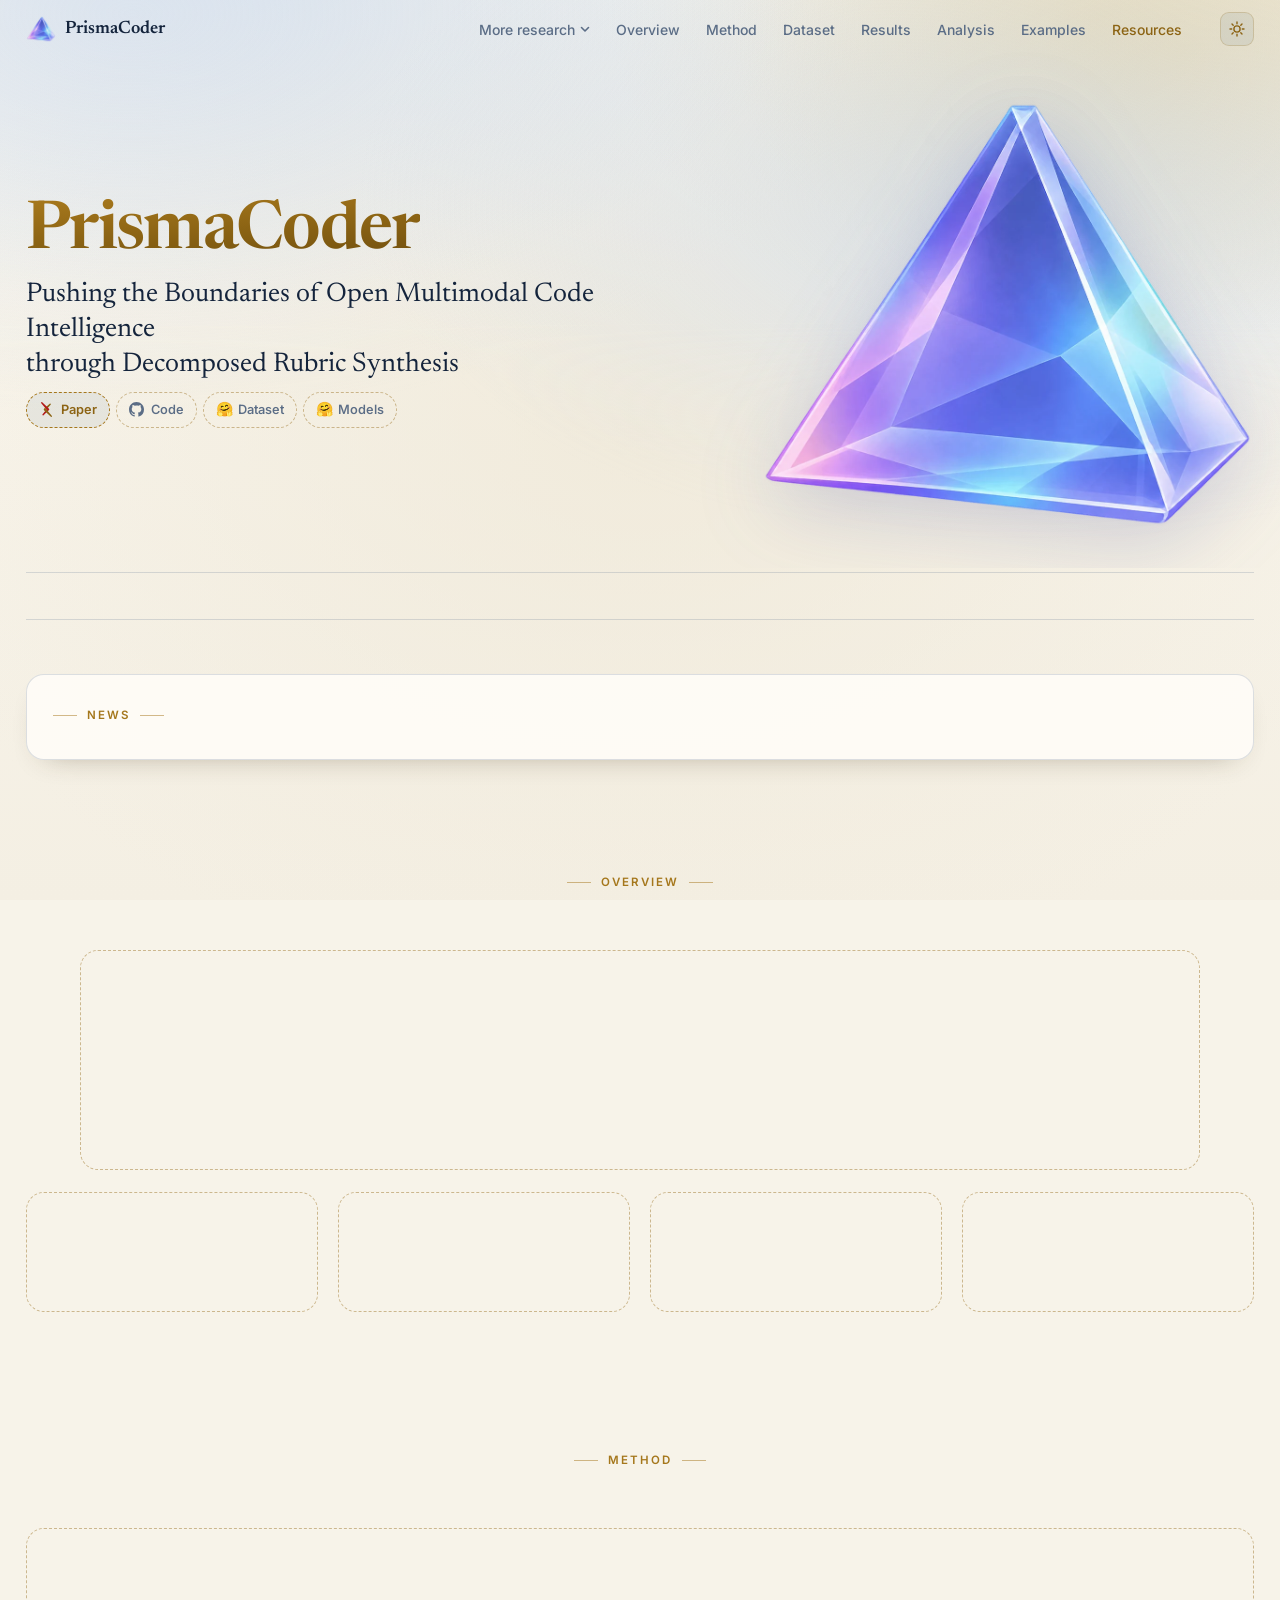
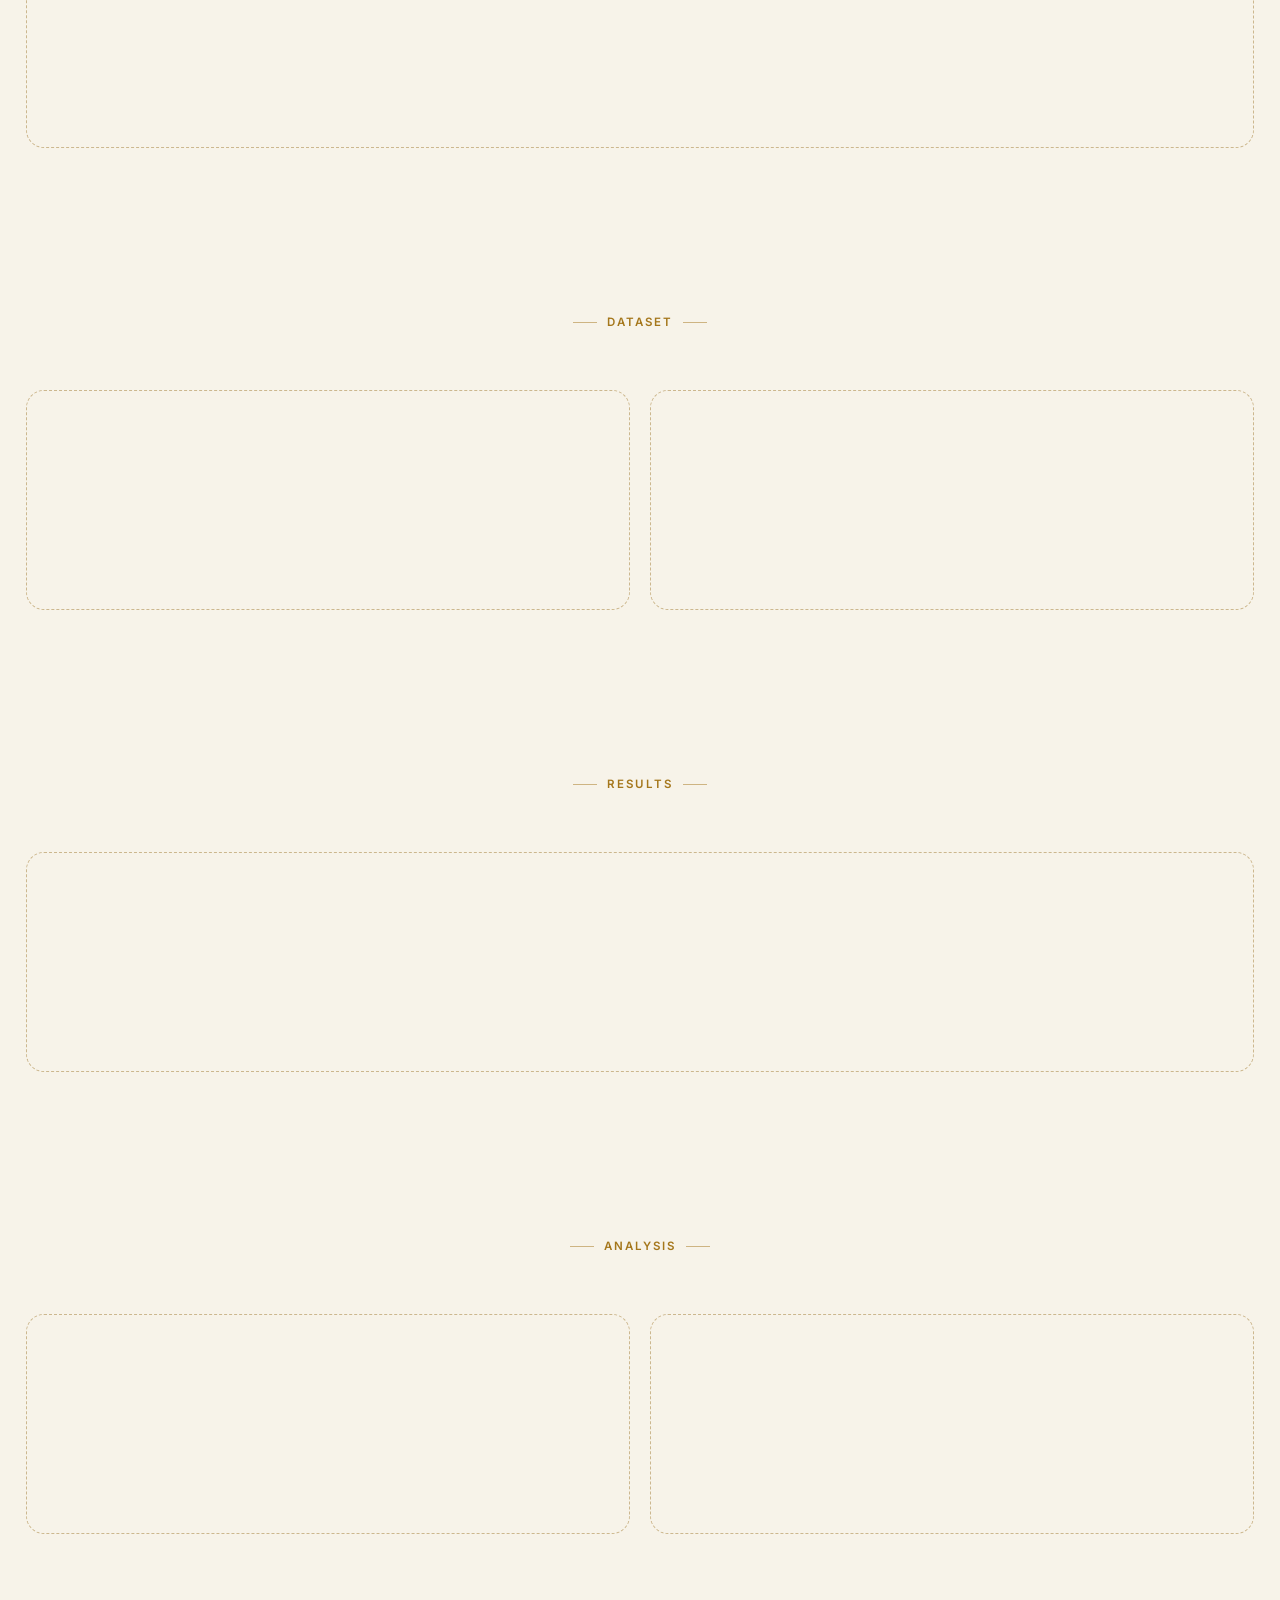
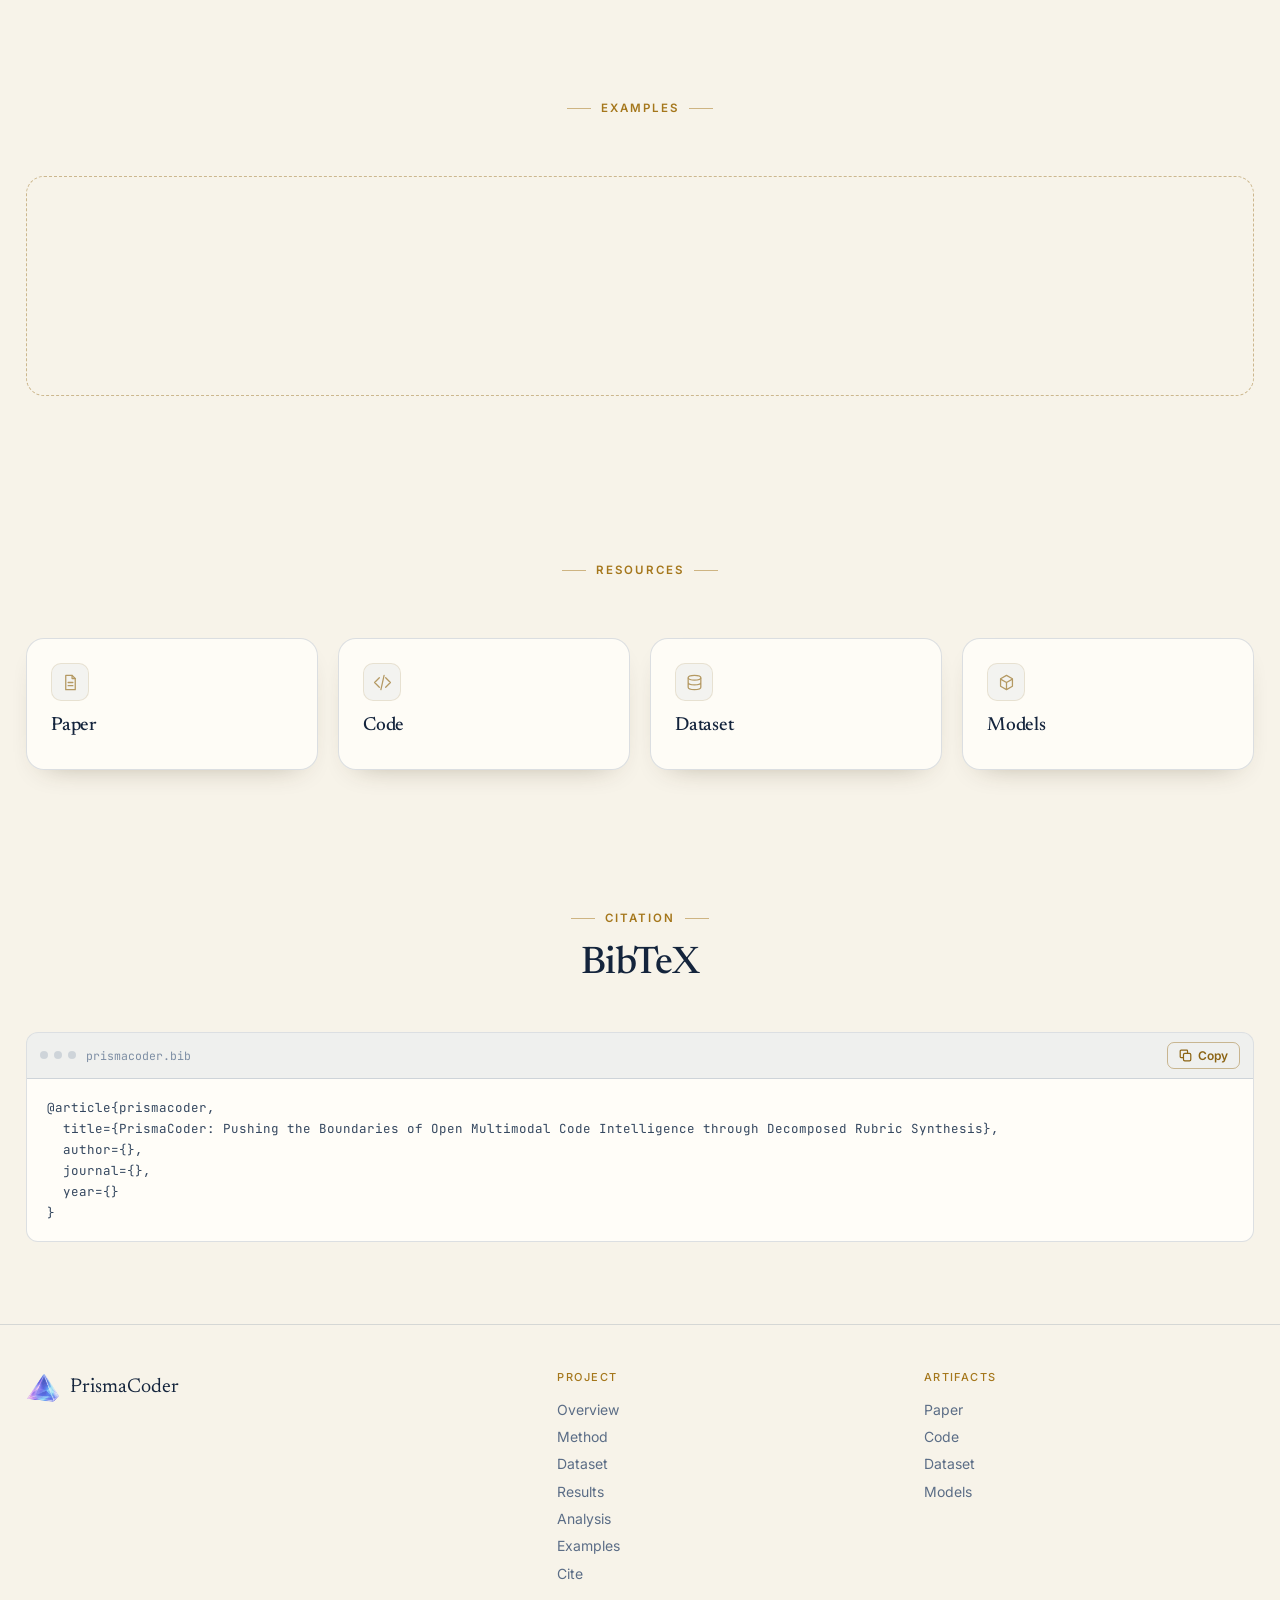
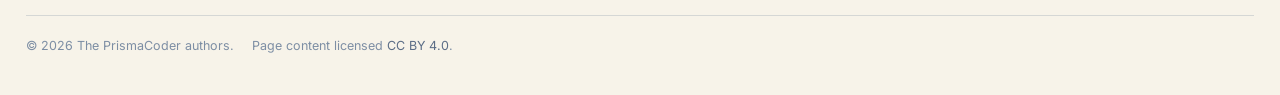
==== index.html @ 2832c720 "Add project page template" ====
<!DOCTYPE html>
<html lang="en">

<head>
  <meta charset="utf-8">
  <meta name="viewport" content="width=device-width, initial-scale=1">
  <title>PrismaCoder: Pushing the Boundaries of Open Multimodal Code Intelligence through Decomposed Rubric Synthesis</title>
  <!-- TODO: a one-sentence page description here and in og:/twitter:description. -->
  <meta name="description"
    content="PrismaCoder: Pushing the Boundaries of Open Multimodal Code Intelligence through Decomposed Rubric Synthesis">
  <meta name="color-scheme" content="light dark">
  <meta name="theme-color" content="#02091a">

  <link rel="icon" href="public/favicon.ico" sizes="any">
  <link rel="icon" type="image/png" sizes="32x32" href="public/favicon-32.png">
  <link rel="icon" type="image/png" sizes="16x16" href="public/favicon-16.png">
  <link rel="apple-touch-icon" href="public/apple-touch-icon.png">

  <!-- Open Graph / Twitter.
       NOTE: absolute URLs are required by social scrapers. The page is served at
       https://qiushisun.github.io/PrismaCoder-Home/; update every absolute URL
       together if the host changes.
       TODO: add a 1200x630 card at public/social/og-image.png, then add og:image /
       twitter:image and switch twitter:card to summary_large_image. -->
  <meta property="og:type" content="website">
  <meta property="og:url" content="https://qiushisun.github.io/PrismaCoder-Home/">
  <meta property="og:site_name" content="PrismaCoder">
  <meta property="og:title" content="PrismaCoder: Pushing the Boundaries of Open Multimodal Code Intelligence through Decomposed Rubric Synthesis">
  <meta name="twitter:card" content="summary">
  <meta name="twitter:site" content="@qiushi_sun">
  <meta name="twitter:title" content="PrismaCoder: Pushing the Boundaries of Open Multimodal Code Intelligence through Decomposed Rubric Synthesis">

  <link rel="preconnect" href="https://fonts.googleapis.com">
  <link rel="preconnect" href="https://fonts.gstatic.com" crossorigin>
  <link rel="stylesheet"
    href="https://fonts.googleapis.com/css2?family=Inter:wght@400;500;600;700&family=Newsreader:ital,opsz,wght@0,6..72,400;0,6..72,500;0,6..72,600;1,6..72,400&family=JetBrains+Mono:wght@400;500&display=swap">
  <link rel="stylesheet" href="static/css/main.css">
  <!-- Reveal-on-scroll hides content until JS un-hides it, so only opt in when
       JS is running; and the theme must be set before first paint. Both happen
       here, before the body renders. -->
  <script>
    (function () {
      var d = document.documentElement;
      d.className += " js";
      var t;
      try { t = localStorage.getItem("prismacoder-theme"); } catch (e) { /* private mode */ }
      if (t !== "light" && t !== "dark") {
        t = window.matchMedia("(prefers-color-scheme: light)").matches ? "light" : "dark";
      }
      d.setAttribute("data-theme", t);
    })();
  </script>
</head>

<body>
  <a class="skip-link" href="#main">Skip to content</a>
  <div class="cosmos" aria-hidden="true"></div>
  <canvas id="starfield" aria-hidden="true"></canvas>

  <!-- ==================================================================== -->
  <!-- Navigation                                                            -->
  <!-- ==================================================================== -->
  <nav class="nav" id="nav">
    <div class="wrap">
      <a class="nav-brand" href="#top">
        <img src="public/favicon-512.png" alt="">
        <span>PrismaCoder</span>
      </a>
      <button class="icon-btn nav-toggle" id="navToggle" aria-expanded="false" aria-controls="navLinks" aria-label="Menu">
        <svg aria-hidden="true" width="17" height="17" viewBox="0 0 16 16" fill="none" stroke="currentColor" stroke-width="1.6">
          <path d="M2 4h12M2 8h12M2 12h12" stroke-linecap="round" />
        </svg>
      </button>
      <ul class="nav-links" id="navLinks">
        <!-- TODO: settle the sibling-project list for this page. -->
        <li class="nav-more" id="navMore" data-open="false">
          <button type="button" aria-expanded="false" aria-haspopup="true">
            More research
            <svg viewBox="0 0 10 10" fill="none" stroke="currentColor" stroke-width="1.6" aria-hidden="true">
              <path d="M1.5 3.5 5 7l3.5-3.5" stroke-linecap="round" stroke-linejoin="round" />
            </svg>
          </button>
          <ul>
            <li><a href="https://qiushisun.github.io/OS-Sentinel-Home/" target="_blank" rel="noopener">
              <img src="public/logos/projects/os-sentinel.png" alt="">
              <span>OS-Sentinel <small>Mobile GUI Safety</small></span></a></li>
            <li><a href="https://qiushisun.github.io/ScienceBoard-Home/" target="_blank" rel="noopener">
              <img src="public/logos/projects/scienceboard.png" alt="">
              <span>ScienceBoard <small>CUA for Science</small></span></a></li>
            <li><a href="https://qiushisun.github.io/OS-Genesis-Home/" target="_blank" rel="noopener">
              <img src="public/logos/projects/os-genesis.png" alt="">
              <span>OS-Genesis <small>Annotation-Free Trajectory Synthesis</small></span></a></li>
            <li><a href="https://osatlas.github.io/" target="_blank" rel="noopener">
              <img src="public/logos/projects/os-atlas.png" alt="">
              <span>OS-Atlas <small>GUI Action Foundation Model</small></span></a></li>
            <li><a href="https://njucckevin.github.io/openmobile/" target="_blank" rel="noopener">
              <img src="public/logos/projects/openmobile.png" alt="">
              <span>OpenMobile <small>Open Mobile Agents</small></span></a></li>
            <li><a href="https://aclanthology.org/2024.acl-long.505" target="_blank" rel="noopener">
              <img src="public/logos/projects/seeclick.png" alt="">
              <span>SeeClick <small>GUI Grounding</small></span></a></li>
          </ul>
        </li>
        <!-- Section links double as the scroll-spy list (main.js reads them). -->
        <li><a href="#overview">Overview</a></li>
        <li><a href="#method">Method</a></li>
        <li><a href="#dataset">Dataset</a></li>
        <li><a href="#results">Results</a></li>
        <li><a href="#analysis">Analysis</a></li>
        <li><a href="#examples">Examples</a></li>
        <li><a href="#resources">Resources</a></li>
      </ul>
      <div class="nav-tools">
        <button class="icon-btn" id="themeToggle" type="button" aria-label="Switch to light theme">
          <svg class="i-moon" viewBox="0 0 16 16" fill="none" stroke="currentColor" stroke-width="1.4"
            aria-hidden="true">
            <path d="M14 9.3A6 6 0 0 1 6.7 2a6.2 6.2 0 1 0 7.3 7.3Z" stroke-linejoin="round" />
          </svg>
          <svg class="i-sun" viewBox="0 0 16 16" fill="none" stroke="currentColor" stroke-width="1.4"
            aria-hidden="true">
            <circle cx="8" cy="8" r="3.1" />
            <path d="M8 1v1.7M8 13.3V15M1 8h1.7M13.3 8H15M3 3l1.2 1.2M11.8 11.8 13 13M13 3l-1.2 1.2M4.2 11.8 3 13"
              stroke-linecap="round" />
          </svg>
        </button>
        <!-- TODO: GitHub button once the code repository is public.
        <a class="icon-btn" href="https://github.com/…" target="_blank" rel="noopener" aria-label="GitHub">
          <svg viewBox="0 0 16 16" fill="currentColor" aria-hidden="true"><path d="…GitHub mark, see the Code button below…" /></svg>
        </a> -->
      </div>
    </div>
  </nav>

  <!-- ==================================================================== -->
  <!-- Hero — split layout: content left, key art right                      -->
  <!-- ==================================================================== -->
  <header class="hero" id="top">
    <div class="wrap wrap-wide hero-split">
      <div class="hero-content">
        <h1><span class="gilt">PrismaCoder</span></h1>
        <p class="tagline">Pushing the Boundaries of Open Multimodal Code Intelligence<br class="br-lg">
          through Decomposed Rubric Synthesis</p>

        <!-- TODO: lede (motivation, two or three sentences).
        <p class="lede">…</p> -->

        <!-- TODO: contribution bullets, one per artifact; bold only the lead phrase.
        <ul class="bullets">
          <li>
            <span class="b-ico" aria-hidden="true"><svg viewBox="0 0 24 24" fill="none" stroke="currentColor" stroke-width="1.8">…</svg></span>
            <span><b>Lead phrase</b> rest of the bullet</span>
          </li>
        </ul> -->

        <!-- Release links. Each is parked (class "pending", no href) until its
             artifact is public: then drop "pending" and add the href. -->
        <div class="links">
          <a class="btn btn-gold pending" data-link="paper">
            <!-- arXiv logomark -->
            <svg viewBox="0 0 17.732 24.269" aria-hidden="true">
              <g transform="translate(-566.984 -271.548)">
                <path d="M573.549,280.916l2.266,2.738,6.674-7.84c.353-.47.52-.717.353-1.117a1.218,1.218,0,0,0-1.061-.748h0a.953.953,0,0,0-.712.262Z" fill="currentColor"/>
                <path d="M579.525,282.225l-10.606-10.174a1.413,1.413,0,0,0-.834-.5,1.09,1.09,0,0,0-1.027.66c-.167.4-.047.681.319,1.206l8.44,10.242h0l-6.282,7.716a1.336,1.336,0,0,0-.323,1.3,1.114,1.114,0,0,0,1.04.69A.992.992,0,0,0,571,293l8.519-7.92A1.924,1.924,0,0,0,579.525,282.225Z" fill="#b31b1b"/>
                <path d="M584.32,293.912l-8.525-10.275,0,0L573.53,280.9l-1.389,1.254a2.063,2.063,0,0,0,0,2.965l10.812,10.419a.925.925,0,0,0,.742.282,1.039,1.039,0,0,0,.953-.667A1.261,1.261,0,0,0,584.32,293.912Z" fill="currentColor"/>
              </g>
            </svg>
            Paper
          </a>
          <a class="btn pending" data-link="code">
            <svg viewBox="0 0 16 16" fill="currentColor" aria-hidden="true">
              <path d="M8 0C3.58 0 0 3.58 0 8a8 8 0 0 0 5.47 7.59c.4.07.55-.17.55-.38 0-.19-.01-.82-.01-1.49-2.01.37-2.53-.49-2.69-.94-.09-.23-.48-.94-.82-1.13-.28-.15-.68-.52-.01-.53.63-.01 1.08.58 1.23.82.72 1.21 1.87.87 2.33.66.07-.52.28-.87.51-1.07-1.78-.2-3.64-.89-3.64-3.95 0-.87.31-1.59.82-2.15-.08-.2-.36-1.02.08-2.12 0 0 .67-.21 2.2.82a7.4 7.4 0 0 1 2-.27c.68 0 1.36.09 2 .27 1.53-1.04 2.2-.82 2.2-.82.44 1.1.16 1.92.08 2.12.51.56.82 1.27.82 2.15 0 3.07-1.87 3.75-3.65 3.95.29.25.54.73.54 1.48 0 1.07-.01 1.93-.01 2.2 0 .21.15.46.55.38A8.01 8.01 0 0 0 16 8c0-4.42-3.58-8-8-8Z" />
            </svg>
            Code
          </a>
          <a class="btn pending" data-link="dataset">
            <span class="ic" aria-hidden="true">🤗</span>
            Dataset
          </a>
          <a class="btn pending" data-link="models">
            <span class="ic" aria-hidden="true">🤗</span>
            Models
          </a>
        </div>
      </div>

      <figure class="hero-art hero-logo">
        <picture>
          <source srcset="public/logo.webp" type="image/webp">
          <img src="public/logo.png" width="1051" height="912" fetchpriority="high" alt="PrismaCoder logo: a glass prism.">
        </picture>
      </figure>
    </div>
  </header>

  <!-- ==================================================================== -->
  <!-- Byline                                                                -->
  <!-- ==================================================================== -->
  <section class="byline">
    <div class="wrap wrap-wide">
      <div class="panel">
        <!-- TODO: authors and affiliations. "au eq" colors an equal-contribution
             author; each crest is a 96x96 transparent PNG pair (light / dark) in
             public/affil/.
        <p class="authors">
          <span class="au eq"><a href="…" target="_blank" rel="noopener">First Author</a><sup>1,†</sup></span>,
          <span class="au">Second Author<sup>2,✉</sup></span>
        </p>
        <ul class="affils">
          <li><span class="mark"><img class="lt" src="public/affil/….png" alt=""><img class="dk" src="public/affil/…-dark.png" alt=""></span><span class="nm"><sup>1</sup>Institution</span></li>
        </ul>
        <p class="legend"><span class="eq-key">Equal contribution</span> &nbsp;
          <sup>†</sup>Project lead &nbsp; <sup>✉</sup>Corresponding author</p> -->
      </div>
    </div>
  </section>

  <main id="main">

    <!-- ================================================================== -->
    <!-- News                                                                -->
    <!-- ================================================================== -->
    <section class="band-tight" id="news">
      <div class="wrap">
        <div class="card news rise">
          <span class="eyebrow">News</span>
          <ul>
            <!-- Newest first; month granularity unless a day matters.
            <li><time datetime="2026-10">2026-10</time>…</li> -->
          </ul>
        </div>
      </div>
    </section>

    <!-- ================================================================== -->
    <!-- Overview                                                            -->
    <!-- Each section below is an empty slot: an eyebrow, a commented title  -->
    <!-- and dashed placeholder blocks. Replace a block and drop its "slot"   -->
    <!-- class when the content lands.                                       -->
    <!-- ================================================================== -->
    <section class="band-tight" id="overview">
      <div class="wrap">
        <div class="section-head">
          <span class="eyebrow">Overview</span>
          <!-- <h2 class="section-title">… <span class="gilt">…</span></h2> -->
        </div>
        <!-- motivation + numbered contributions (ol.contribs) -->
        <div class="card abstract slot rise"></div>
        <!-- four feature cards linking to the sections below -->
        <div class="grid grid-4 rise" style="margin-top:22px">
          <div class="card feature slot short"></div>
          <div class="card feature slot short"></div>
          <div class="card feature slot short"></div>
          <div class="card feature slot short"></div>
        </div>
      </div>
    </section>

    <!-- ================================================================== -->
    <!-- Method                                                              -->
    <!-- ================================================================== -->
    <section class="band" id="method">
      <div class="wrap">
        <div class="section-head">
          <span class="eyebrow">Method</span>
          <!-- <h2 class="section-title">…</h2>
          <p class="section-sub">…</p> -->
        </div>
        <div class="card chart-card slot rise"></div>
      </div>
    </section>

    <!-- ================================================================== -->
    <!-- Dataset                                                             -->
    <!-- ================================================================== -->
    <section class="band" id="dataset">
      <div class="wrap">
        <div class="section-head">
          <span class="eyebrow">Dataset</span>
          <!-- <h2 class="section-title">…</h2> -->
        </div>
        <div class="grid grid-2 rise">
          <div class="card chart-card slot"></div>
          <div class="card chart-card slot"></div>
        </div>
      </div>
    </section>

    <!-- ================================================================== -->
    <!-- Results                                                             -->
    <!-- ================================================================== -->
    <section class="band" id="results">
      <div class="wrap wrap-wide">
        <div class="section-head">
          <span class="eyebrow">Results</span>
          <!-- <h2 class="section-title">…</h2> -->
        </div>
        <!-- results table: .table-shell > .table-scroll > table.data; mark our
             rows with tr.ours, best cells with td.best -->
        <div class="card chart-card slot rise"></div>
      </div>
    </section>

    <!-- ================================================================== -->
    <!-- Analysis                                                            -->
    <!-- ================================================================== -->
    <section class="band" id="analysis">
      <div class="wrap">
        <div class="section-head">
          <span class="eyebrow">Analysis</span>
          <!-- <h2 class="section-title">…</h2> -->
        </div>
        <!-- findings: .takeaway blocks (<span class="k">01</span><p>…</p>) -->
        <div class="grid grid-2 rise">
          <div class="card chart-card slot"></div>
          <div class="card chart-card slot"></div>
        </div>
      </div>
    </section>

    <!-- ================================================================== -->
    <!-- Examples                                                            -->
    <!-- ================================================================== -->
    <section class="band" id="examples">
      <div class="wrap">
        <div class="section-head">
          <span class="eyebrow">Examples</span>
          <!-- <h2 class="section-title">…</h2> -->
        </div>
        <div class="card chart-card slot rise"></div>
      </div>
    </section>

    <!-- ================================================================== -->
    <!-- Resources                                                           -->
    <!-- ================================================================== -->
    <section class="band" id="resources">
      <div class="wrap">
        <div class="section-head">
          <span class="eyebrow">Resources</span>
          <!-- <h2 class="section-title">…</h2> -->
        </div>
        <!-- Parked like the hero buttons: add the href and drop "pending-card". -->
        <div class="grid grid-4 rise">
          <a class="card feature pending-card" data-link="paper">
            <div class="ico">
              <svg aria-hidden="true" viewBox="0 0 24 24" fill="none" stroke="currentColor" stroke-width="1.6">
                <path d="M6 3h8l4 4v14H6V3Z" stroke-linejoin="round" />
                <path d="M14 3v4h4M9 12h6M9 16h6" stroke-linecap="round" stroke-linejoin="round" />
              </svg>
            </div>
            <h3>Paper</h3>
          </a>
          <a class="card feature pending-card" data-link="code">
            <div class="ico">
              <svg aria-hidden="true" viewBox="0 0 24 24" fill="none" stroke="currentColor" stroke-width="1.6">
                <path d="m8 6-6 6 6 6M16 6l6 6-6 6M14 3l-4 18" stroke-linecap="round" stroke-linejoin="round" />
              </svg>
            </div>
            <h3>Code</h3>
          </a>
          <a class="card feature pending-card" data-link="dataset">
            <div class="ico">
              <svg aria-hidden="true" viewBox="0 0 24 24" fill="none" stroke="currentColor" stroke-width="1.6">
                <ellipse cx="12" cy="6" rx="8" ry="3" />
                <path d="M4 6v6c0 1.66 3.58 3 8 3s8-1.34 8-3V6M4 12v6c0 1.66 3.58 3 8 3s8-1.34 8-3v-6" />
              </svg>
            </div>
            <h3>Dataset</h3>
          </a>
          <a class="card feature pending-card" data-link="models">
            <div class="ico">
              <svg aria-hidden="true" viewBox="0 0 24 24" fill="none" stroke="currentColor" stroke-width="1.6">
                <path d="M12 3l7.5 4.2v9.6L12 21l-7.5-4.2V7.2L12 3Z" stroke-linejoin="round" />
                <path d="M12 12v9M12 12 4.5 7.8M12 12l7.5-4.2" stroke-linejoin="round" />
              </svg>
            </div>
            <h3>Models</h3>
          </a>
        </div>
      </div>
    </section>

    <!-- ================================================================== -->
    <!-- BibTeX                                                              -->
    <!-- ================================================================== -->
    <section class="band-tight" id="cite">
      <div class="wrap">
        <div class="section-head">
          <span class="eyebrow">Citation</span>
          <h2 class="section-title">BibTeX</h2>
        </div>
        <!-- TODO: full author list and the arXiv id once the paper is public. -->
        <div class="bibtex rise">
          <div class="bibtex-bar">
            <span class="dots" aria-hidden="true"><i></i><i></i><i></i></span>
            <span class="fn">prismacoder.bib</span>
            <button class="copy-btn" id="copyBib" type="button">
              <svg aria-hidden="true" width="13" height="13" viewBox="0 0 16 16" fill="none" stroke="currentColor" stroke-width="1.5">
                <rect x="5.5" y="5.5" width="9" height="9" rx="1.6" />
                <path d="M10.5 5.5v-3a1 1 0 0 0-1-1h-7a1 1 0 0 0-1 1v7a1 1 0 0 0 1 1h3" />
              </svg>
              <span>Copy</span>
            </button>
          </div>
          <pre id="bibtex">@article{prismacoder,
  title={PrismaCoder: Pushing the Boundaries of Open Multimodal Code Intelligence through Decomposed Rubric Synthesis},
  author={},
  journal={},
  year={}
}</pre>
        </div>
      </div>
    </section>
  </main>

  <!-- ==================================================================== -->
  <!-- Footer                                                                -->
  <!-- ==================================================================== -->
  <footer class="site">
    <div class="wrap">
      <div class="cols">
        <div>
          <div class="brand-line">
            <img src="public/favicon-512.png" alt="">
            <span>PrismaCoder</span>
          </div>
          <!-- TODO: one-line project blurb.
          <p style="font-size:14.5px;color:var(--text-dim);max-width:380px">…</p> -->
        </div>
        <div>
          <h2>Project</h2>
          <ul>
            <li><a href="#overview">Overview</a></li>
            <li><a href="#method">Method</a></li>
            <li><a href="#dataset">Dataset</a></li>
            <li><a href="#results">Results</a></li>
            <li><a href="#analysis">Analysis</a></li>
            <li><a href="#examples">Examples</a></li>
            <li><a href="#cite">Cite</a></li>
          </ul>
        </div>
        <div>
          <h2>Artifacts</h2>
          <ul>
            <li><a href="#resources">Paper</a></li>
            <li><a href="#resources">Code</a></li>
            <li><a href="#resources">Dataset</a></li>
            <li><a href="#resources">Models</a></li>
          </ul>
        </div>
      </div>
      <div class="fine">
        <span>© 2026 The PrismaCoder authors.</span>
        <span>Page content licensed
          <a href="https://creativecommons.org/licenses/by/4.0/" target="_blank" rel="noopener">CC BY 4.0</a>.</span>
      </div>
    </div>
  </footer>

  <script src="static/js/main.js"></script>
</body>

</html>
---- static/css/main.css ----
/* ==========================================================================
   PrismaCoder — project page
   Two themes off one token set, carried over from the OSReward page: dark is
   deep navy + gold, light is the same palette on warm paper. Structure: split
   hero, byline band, then article sections.
   ========================================================================== */

/* --------------------------------------------------------------------------
   1. Tokens — dark (default)
   -------------------------------------------------------------------------- */
:root {
  color-scheme: dark;

  /* Gold — the 鎏金 accent */
  --gold-100: #fbf4d6;
  --gold-200: #f0dca2;
  --gold-300: #e2c377;
  --gold-400: #cfa54b;
  --gold-500: #b8862a;
  --gold-600: #92671c;

  /* Cyan — screens, plots, live data */
  --cyan-200: #a8e8f2;
  --cyan-300: #6fcfe0;
  --cyan-400: #3fb2c9;
  --cyan-500: #1d86a6;

  /* Text */
  --text-hi: #eaf1f9;
  --text: #bfd0e2;
  --text-dim: #8aa1bb;
  --text-faint: #677d99;

  /* Semantic (charts) */
  --ok: #58c7a4;
  --bad: #e0736b;

  /* Surfaces */
  --bg: #050c19;
  --surface-1: rgba(11, 26, 48, 0.58);
  --surface-1b: rgba(6, 16, 33, 0.62);
  --surface-2: rgba(9, 22, 42, 0.9);
  --surface-3: rgba(6, 15, 30, 0.97);
  --ring: #050c19;

  --hairline: rgba(207, 165, 75, 0.18);
  --hairline-strong: rgba(207, 165, 75, 0.36);
  --hairline-cool: rgba(122, 158, 200, 0.16);

  /* Charts */
  --chart-grid: rgba(122, 158, 200, 0.11);
  --chart-grid-minor: rgba(122, 158, 200, 0.055);
  --chart-axis: rgba(122, 158, 200, 0.3);
  --chart-track: rgba(122, 158, 200, 0.08);
  --logo-plate: rgba(238, 245, 252, 0.94);

  /* Type */
  --font-display: "Newsreader", "Iowan Old Style", Georgia, serif;
  --font-body: "Inter", -apple-system, BlinkMacSystemFont, "Segoe UI", sans-serif;
  --font-mono: "JetBrains Mono", ui-monospace, "SF Mono", Menlo, monospace;

  /* Rhythm */
  --page: 1560px;        /* content sections */
  --page-wide: 1700px;   /* leaderboard, widest tables */
  --page-hero: 1500px;   /* hero + byline */
  --r-sm: 8px;
  --r: 12px;
  --r-lg: 18px;

  --shadow: 0 14px 34px -20px rgba(0, 0, 0, 0.8);
}

/* --------------------------------------------------------------------------
   2. Tokens — light
   -------------------------------------------------------------------------- */
:root[data-theme="light"] {
  color-scheme: light;

  /* Gold darkens so it stays legible as text on paper */
  --gold-100: #6d4d0e;
  --gold-200: #7d5811;
  --gold-300: #8c6414;
  --gold-400: #a5771c;
  --gold-500: #b98a2a;
  --gold-600: #cba649;

  --cyan-200: #10556b;
  --cyan-300: #14708c;
  --cyan-400: #1a89a6;
  --cyan-500: #2aa0bd;

  --text-hi: #14243c;
  --text: #34475f;
  --text-dim: #5b6d86;
  --text-faint: #7d8ea4;

  --ok: #1f8a68;
  --bad: #bf4a41;

  --bg: #f7f3e9;
  --surface-1: rgba(255, 253, 248, 0.86);
  --surface-1b: rgba(252, 249, 241, 0.9);
  --surface-2: rgba(255, 253, 248, 0.96);
  --surface-3: rgba(255, 253, 248, 0.99);
  --ring: #f7f3e9;

  --hairline: rgba(150, 108, 26, 0.22);
  --hairline-strong: rgba(150, 108, 26, 0.44);
  --hairline-cool: rgba(40, 70, 110, 0.16);

  --chart-grid: rgba(40, 70, 110, 0.12);
  --chart-grid-minor: rgba(40, 70, 110, 0.06);
  --chart-axis: rgba(40, 70, 110, 0.32);
  --chart-track: rgba(40, 70, 110, 0.07);
  --logo-plate: rgba(255, 255, 255, 0);

  --shadow: 0 12px 30px -20px rgba(60, 45, 15, 0.45);
}

/* --------------------------------------------------------------------------
   3. Reset & base
   -------------------------------------------------------------------------- */
*, *::before, *::after { box-sizing: border-box; }

html {
  scroll-behavior: smooth;
  scroll-padding-top: 78px;
  -webkit-text-size-adjust: 100%;
}
@media (prefers-reduced-motion: reduce) {
  html { scroll-behavior: auto; }
  *, *::before, *::after {
    animation-duration: 0.001ms !important;
    animation-iteration-count: 1 !important;
    transition-duration: 0.001ms !important;
  }
}

body {
  margin: 0;
  font-family: var(--font-body);
  font-size: 16.5px;
  line-height: 1.66;
  color: var(--text);
  background: var(--bg);
  -webkit-font-smoothing: antialiased;
  -moz-osx-font-smoothing: grayscale;
  overflow-x: hidden;
  font-feature-settings: "kern" 1, "liga" 1;
  transition: background-color 0.25s ease, color 0.25s ease;
}

h1, h2, h3, h4 {
  font-family: var(--font-display);
  font-weight: 500;
  color: var(--text-hi);
  letter-spacing: -0.01em;
  margin: 0 0 0.5em;
  line-height: 1.2;
}

p { margin: 0 0 1em; }
p:last-child { margin-bottom: 0; }

a { color: var(--gold-300); text-decoration: none; transition: color 0.18s ease; }
a:hover { color: var(--gold-200); }

strong { color: var(--text-hi); font-weight: 600; }
em { color: var(--gold-200); font-style: italic; }

code, kbd {
  font-family: var(--font-mono);
  font-size: 0.87em;
  color: var(--cyan-200);
  background: var(--chart-track);
  border: 1px solid var(--hairline-cool);
  border-radius: 5px;
  padding: 0.08em 0.36em;
}

::selection { background: rgba(207, 165, 75, 0.28); }

:focus-visible { outline: 2px solid var(--gold-400); outline-offset: 3px; border-radius: 4px; }

.sr-only {
  position: absolute; width: 1px; height: 1px;
  padding: 0; margin: -1px; overflow: hidden;
  clip: rect(0 0 0 0); white-space: nowrap; border: 0;
}

.skip-link {
  position: absolute; left: 50%; top: -80px; transform: translateX(-50%);
  z-index: 200; background: var(--surface-3); color: var(--gold-300);
  border: 1px solid var(--hairline-strong); border-radius: 0 0 10px 10px;
  padding: 11px 20px; font-size: 15px; transition: top 0.2s ease;
}
.skip-link:focus { top: 0; }

/* --------------------------------------------------------------------------
   4. Backdrop
   -------------------------------------------------------------------------- */
.cosmos {
  position: fixed;
  inset: 0;
  z-index: -2;
  pointer-events: none;
  background:
    radial-gradient(1100px 700px at 14% -6%, rgba(14, 70, 128, 0.34), transparent 64%),
    radial-gradient(900px 600px at 88% 4%,   rgba(150, 106, 26, 0.16), transparent 62%),
    radial-gradient(1200px 900px at 52% 40%, rgba(9, 44, 92, 0.28), transparent 70%),
    radial-gradient(1000px 780px at 8% 74%,  rgba(12, 52, 104, 0.20), transparent 66%),
    radial-gradient(950px 720px at 94% 92%,  rgba(126, 88, 20, 0.12), transparent 64%),
    linear-gradient(168deg, #081428 0%, #05101f 34%, #040c1a 66%, #050c19 100%);
}
:root[data-theme="light"] .cosmos {
  background:
    radial-gradient(1000px 620px at 16% -8%, rgba(198, 216, 238, 0.62), transparent 62%),
    radial-gradient(820px 560px at 86% 2%,  rgba(228, 208, 158, 0.44), transparent 60%),
    radial-gradient(1100px 820px at 50% 48%, rgba(238, 231, 214, 0.7), transparent 70%),
    linear-gradient(180deg, #fbf8f0 0%, #f7f3e9 52%, #f4efe3 100%);
}

#starfield {
  position: fixed;
  inset: 0;
  width: 100%;
  height: 100%;
  z-index: -1;
  pointer-events: none;
  opacity: 0.55;
  transition: opacity 0.3s ease;
}
:root[data-theme="light"] #starfield { display: none; }

/* --------------------------------------------------------------------------
   5. Layout
   -------------------------------------------------------------------------- */
.wrap { width: 100%; max-width: var(--page); margin: 0 auto; padding: 0 26px; }
.wrap-wide { max-width: var(--page-wide); }

section { position: relative; }

.band { padding: 78px 0; }
.band-tight { padding: 52px 0; }

.section-head { text-align: center; max-width: 950px; margin: 0 auto 44px; }

.eyebrow {
  display: inline-flex;
  align-items: center;
  gap: 10px;
  font-size: 11.5px;
  font-weight: 600;
  letter-spacing: 0.18em;
  text-transform: uppercase;
  color: var(--gold-400);
  margin-bottom: 14px;
}
.eyebrow::before, .eyebrow::after {
  content: "";
  width: 24px; height: 1px;
  background: currentColor;
  opacity: 0.5;
}

h2.section-title { font-size: clamp(28px, 3.6vw, 38px); margin-bottom: 12px; }
.section-sub { color: var(--text-dim); font-size: 17px; max-width: 860px; margin: 0 auto; }

/* Gold-leaf gradient text */
.gilt {
  background: linear-gradient(176deg, var(--gold-200) 6%, var(--gold-300) 42%, var(--gold-500) 100%);
  -webkit-background-clip: text;
  background-clip: text;
  color: transparent;
  -webkit-text-fill-color: transparent;
}
:root[data-theme="light"] .gilt {
  background: linear-gradient(176deg, var(--gold-400) 4%, var(--gold-300) 46%, var(--gold-100) 100%);
  -webkit-background-clip: text;
  background-clip: text;
}

/* --------------------------------------------------------------------------
   6. Navigation
   -------------------------------------------------------------------------- */
.nav {
  position: fixed;
  top: 0; left: 0; right: 0;
  z-index: 100;
  height: 60px;
  display: flex;
  align-items: center;
  border-bottom: 1px solid transparent;
  transition: background 0.25s ease, border-color 0.25s ease;
}
.nav.stuck {
  background: var(--surface-3);
  backdrop-filter: blur(14px) saturate(1.2);
  -webkit-backdrop-filter: blur(14px) saturate(1.2);
  border-bottom-color: var(--hairline);
}
.nav .wrap { max-width: var(--page-wide); display: flex; align-items: center; gap: 18px; }

.nav-brand {
  display: flex; align-items: center; gap: 9px;
  font-family: var(--font-display);
  font-size: 18px; font-weight: 600;
  white-space: nowrap;
  color: var(--text-hi);
  opacity: 0;
  transform: translateY(-4px);
  transition: opacity 0.25s ease, transform 0.25s ease;
  pointer-events: none;
}
.nav.stuck .nav-brand { opacity: 1; transform: none; pointer-events: auto; }
.nav-brand img { width: 30px; height: 30px; }
.nav-brand i { font-style: normal; color: var(--gold-400); font-weight: 400; padding: 0 1px; }

.nav-links {
  margin-left: auto;
  display: flex; align-items: center; gap: 2px;
  list-style: none; padding: 0; margin-block: 0;
}
.nav-links a {
  display: block;
  padding: 7px 12px;
  font-size: 14px; font-weight: 500;
  color: var(--text-dim);
  border-radius: 8px;
  transition: color 0.16s ease, background 0.16s ease;
}
.nav-links a:hover { color: var(--gold-300); background: var(--chart-track); }
.nav-links a.active { color: var(--gold-300); }

/* "More research" — the sibling-project menu the reference pages carry */
.nav-more { position: relative; }
.nav-more > button {
  appearance: none;
  display: inline-flex; align-items: center; gap: 5px;
  padding: 7px 12px;
  font-family: inherit;
  font-size: 14px; font-weight: 500;
  color: var(--text-dim);
  background: none; border: 0;
  border-radius: 8px;
  cursor: pointer;
  transition: color 0.16s ease, background 0.16s ease;
}
.nav-more > button:hover,
.nav-more[data-open="true"] > button { color: var(--gold-300); background: var(--chart-track); }
.nav-more > button svg { width: 10px; height: 10px; transition: transform 0.18s ease; }
.nav-more[data-open="true"] > button svg { transform: rotate(180deg); }
.nav-more ul {
  position: absolute;
  top: calc(100% + 8px); left: 0;
  min-width: 268px;
  list-style: none;
  margin: 0; padding: 6px;
  border-radius: 12px;
  background: var(--surface-3);
  border: 1px solid var(--hairline);
  box-shadow: var(--shadow);
  backdrop-filter: blur(14px);
  display: none;
  z-index: 30;
}
.nav-more[data-open="true"] ul { display: block; }
.nav-more ul a {
  display: flex; align-items: center; gap: 10px;
  padding: 7px 10px;
  border-radius: 9px;
  font-size: 13.5px;
  color: var(--text);
  white-space: nowrap;
}
.nav-more ul a:hover { background: var(--chart-track); color: var(--gold-300); }
.nav-more ul a > span { display: flex; flex-direction: column; line-height: 1.3; }
.nav-more ul a small { color: var(--text-faint); font-size: 11px; }
.nav-more ul a img {
  flex: none;
  width: 28px; height: 28px;
  border-radius: 7px;
  object-fit: contain;
}
/* These are detailed illustrations, not flat marks: at 28 px on the dark menu
   they go muddy. A light plate gives each one the same ground to sit on — and
   matches OS-Atlas, whose artwork already carries its own white card. */
:root:not([data-theme="light"]) .nav-more ul a img {
  background: rgba(242, 246, 252, 0.94);
  box-shadow: 0 0 0 1px var(--hairline);
  padding: 2px;
}

.nav-tools { display: flex; align-items: center; gap: 8px; margin-left: 8px; }

.icon-btn {
  appearance: none;
  width: 34px; height: 34px;
  display: grid; place-items: center;
  border-radius: 9px;
  border: 1px solid var(--hairline);
  background: var(--chart-track);
  color: var(--gold-300);
  cursor: pointer;
  transition: color 0.16s ease, border-color 0.16s ease, background 0.16s ease;
}
.icon-btn:hover { color: var(--gold-200); border-color: var(--hairline-strong); }
.icon-btn svg { width: 16px; height: 16px; }
/* one icon per theme */
.icon-btn .i-sun { display: none; }
:root[data-theme="light"] .icon-btn .i-sun { display: block; }
:root[data-theme="light"] .icon-btn .i-moon { display: none; }

.nav-toggle { display: none; }

/* --------------------------------------------------------------------------
   7. Hero — split, following the reference pages
   -------------------------------------------------------------------------- */
.hero { position: relative; padding: 100px 0 40px; overflow: hidden; }

/* The cover art is a deep-navy, gold-filigreed square. On flat background it
   reads as a pasted rectangle, so the hero carries its own drifting nebula:
   cool field on the left, a warm gold bloom behind the art on the right, both
   fading to nothing before the byline. */
.hero::before {
  content: "";
  position: absolute;
  inset: -180px -12% -60px;
  z-index: -1;
  pointer-events: none;
  background:
    radial-gradient(58% 62% at 74% 46%, rgba(18, 74, 150, 0.50), transparent 72%),
    radial-gradient(38% 46% at 84% 30%, rgba(176, 126, 34, 0.30), transparent 74%),
    radial-gradient(64% 70% at 18% 24%, rgba(10, 44, 96, 0.46), transparent 72%),
    radial-gradient(50% 44% at 46% 96%, rgba(8, 28, 62, 0.40), transparent 76%);
  -webkit-mask-image: linear-gradient(180deg, #000 0%, #000 62%, transparent 100%);
  mask-image: linear-gradient(180deg, #000 0%, #000 62%, transparent 100%);
}
:root[data-theme="light"] .hero::before {
  background:
    radial-gradient(58% 62% at 74% 46%, rgba(196, 214, 238, 0.55), transparent 72%),
    radial-gradient(38% 46% at 84% 28%, rgba(230, 208, 152, 0.45), transparent 74%),
    radial-gradient(64% 70% at 18% 24%, rgba(214, 224, 238, 0.5), transparent 72%);
}

.hero-split {
  display: grid;
  grid-template-columns: minmax(0, 1.16fr) minmax(0, 0.84fr);
  gap: 54px;
  align-items: center;
  max-width: var(--page-hero);
}

.hero h1 {
  font-size: clamp(40px, 5.2vw, 70px);
  line-height: 1;
  letter-spacing: -0.025em;
  font-weight: 600;
  margin: 0 0 10px;
}
.hero .tagline {
  font-family: var(--font-display);
  font-size: clamp(21px, 2.35vw, 27px);
  font-weight: 400;
  line-height: 1.3;
  color: var(--text-hi);
  margin: 0 0 10px;
}
.hero .venue {
  font-size: 12.5px;
  letter-spacing: 0.14em;
  text-transform: uppercase;
  color: var(--gold-400);
  font-weight: 600;
  margin-bottom: 18px;
}
.hero .lede { font-size: 16.5px; color: var(--text-dim); margin-bottom: 20px; }

/* the four hero bullets the reference pages use */
.bullets { list-style: none; padding: 0; margin: 0 0 24px; display: grid; gap: 10px; }
.bullets li { display: flex; gap: 11px; align-items: flex-start; font-size: 15px; color: var(--text); }
.bullets .b-ico {
  flex: none;
  width: 26px; height: 26px;
  display: grid; place-items: center;
  border-radius: 7px;
  color: var(--gold-300);
  background: var(--chart-track);
  border: 1px solid var(--hairline);
  margin-top: 1px;
}
.bullets .b-ico svg { width: 14px; height: 14px; }
.bullets b { color: var(--text-hi); font-weight: 600; }

/* Cover plate. Dark theme: a thin gilt edge, the art continues the background.
   Light theme: the art is deep navy on warm paper, so it is matted like a
   framed print — cream mat, fine gold rule, soft drop shadow — which is what
   makes a dark image sit on a light page instead of punching a hole in it. */
.plate {
  margin: 0;
  position: relative;
  border-radius: var(--r-lg);
  padding: 6px;
  background: linear-gradient(150deg, rgba(207, 165, 75, 0.42), rgba(122, 158, 200, 0.10) 52%, rgba(207, 165, 75, 0.22));
  box-shadow:
    0 26px 80px -34px rgba(16, 60, 124, 0.85),
    0 0 110px -24px rgba(168, 118, 30, 0.30);
}
.plate img { display: block; width: 100%; height: auto; border-radius: 12px; }

:root[data-theme="light"] .plate {
  padding: 20px;
  border-radius: 6px;
  background: linear-gradient(168deg, #fffdf8 0%, #f6f1e4 100%);
  box-shadow:
    0 1px 0 rgba(255, 255, 255, 0.9) inset,
    0 0 0 1px rgba(150, 108, 26, 0.28),
    0 22px 44px -26px rgba(60, 45, 15, 0.55);
}
:root[data-theme="light"] .plate::after {
  /* the fine gold rule between mat and image */
  content: "";
  position: absolute;
  inset: 14px;
  border: 1px solid rgba(150, 108, 26, 0.42);
  border-radius: 4px;
  pointer-events: none;
}
:root[data-theme="light"] .plate img {
  border-radius: 2px;
  box-shadow: 0 2px 10px -3px rgba(20, 36, 60, 0.5);
}

/* Hero art without a plate: the transparent prism mark floats on the page
   with a soft glow. Swap to <figure class="hero-art plate"> for framed key art. */
.hero-logo { margin: 0; display: grid; place-items: center; }
.hero-logo img {
  display: block;
  width: min(100%, 520px);
  height: auto;
  filter: drop-shadow(0 24px 60px rgba(84, 104, 226, 0.34));
}
:root[data-theme="light"] .hero-logo img { filter: drop-shadow(0 18px 40px rgba(60, 72, 160, 0.22)); }

/* --------------------------------------------------------------------------
   8. Byline band
   -------------------------------------------------------------------------- */
/* The byline sits on the page, not on a panel: hairlines above and below, no
   background, so no white slab lands in the dark theme. */
.byline { padding: 4px 0 2px; }
.byline .panel {
  max-width: var(--page-hero);
  margin: 0 auto;
  border-top: 1px solid var(--hairline-cool);
  border-bottom: 1px solid var(--hairline-cool);
  padding: 24px 30px 22px;
  text-align: center;
}

.authors {
  max-width: 940px;
  margin: 0 auto 16px;
  font-size: 16px;
  line-height: 1.95;
  color: var(--text-hi);
  font-weight: 450;
}
/* No underlines in the byline, linked or not — hover colour is the only cue. */
.authors a { color: inherit; text-decoration: none; }
.authors a:hover { color: var(--gold-300); }
.authors .au { white-space: nowrap; }
.authors .au.eq { color: var(--gold-300); font-weight: 600; }
.authors .au.eq a:hover { color: var(--gold-200); }
.authors sup { font-size: 0.64em; color: var(--gold-400); font-weight: 600; margin-left: 1px; }

/* Affiliations: a small mark attached to the left of each name */
.affils {
  display: flex;
  flex-wrap: wrap;
  justify-content: center;
  gap: 8px 20px;
  max-width: 1000px;
  margin: 0 auto;
  padding: 0;
  list-style: none;
  font-size: 14px;
  color: var(--text-dim);
}
.affils li { display: inline-flex; align-items: center; gap: 9px; }
.affils sup { color: var(--gold-400); font-weight: 600; font-size: 0.72em; padding-right: 1px; }
.affils .mark {
  flex: none;
  width: 28px; height: 28px;
  display: grid; place-items: center;
}
.affils .mark img { width: 24px; height: 24px; object-fit: contain; display: block; }
/* Two files per crest rather than a CSS filter. A flat silhouette blanks out
   the filled crests (HKU, NUS) into white lozenges; the pre-rendered dark
   variant keeps every crest's internal structure. */
.affils .mark .dk { display: none; }
:root:not([data-theme="light"]) .affils .mark .lt { display: none; }
:root:not([data-theme="light"]) .affils .mark .dk { display: block; }
.legend { margin: 16px 0 0; font-size: 13px; color: var(--text-faint); }
.legend sup { color: var(--gold-400); }
.eq-key { color: var(--gold-300); font-weight: 600; }

/* --------------------------------------------------------------------------
   9. Link row
   -------------------------------------------------------------------------- */
.links { display: flex; flex-wrap: wrap; gap: 6px; margin: 0; }
.btn {
  display: inline-flex;
  align-items: center;
  gap: 7px;
  height: 36px;
  padding: 0 12px;
  border-radius: 999px;
  font-size: 12.8px;
  font-weight: 550;
  white-space: nowrap;
  color: var(--text-hi);
  background: var(--surface-1);
  border: 1px solid var(--hairline-cool);
  transition: transform 0.15s ease, border-color 0.18s ease, color 0.18s ease, background 0.18s ease;
}
.btn svg, .btn .ic { width: 15px; height: 15px; flex: none; font-size: 14px; line-height: 1; }
.btn:hover {
  color: var(--text-hi);
  transform: translateY(-1px);
  border-color: var(--hairline-strong);
  background: var(--surface-2);
}
.btn:active { transform: none; }

.btn-gold {
  background: linear-gradient(180deg, var(--gold-200), var(--gold-400));
  border-color: var(--hairline-strong);
  color: #201502;
  font-weight: 650;
}
.btn-gold:hover { background: linear-gradient(180deg, var(--gold-100), var(--gold-300)); color: #1a1002; }
/* The gold ramp inverts on the light theme (100 = darkest), so the button pins
   its own light golds there and keeps dark text for contrast. */
:root[data-theme="light"] .btn-gold { background: linear-gradient(180deg, #f0dca2, #cfa54b); color: #201502; }
:root[data-theme="light"] .btn-gold:hover { background: linear-gradient(180deg, #fbf4d6, #e2c377); color: #1a1002; }

/* Parked links: clearly not-yet-live, but still readable. The dashed border
   carries the "not yet" signal, so the label itself keeps normal contrast. */
.btn.pending {
  color: var(--text-dim);
  border-style: dashed;
  border-color: var(--hairline-strong);
  background: transparent;
  cursor: default;
}
.btn.pending:hover { transform: none; color: var(--text); background: var(--chart-track); }
.btn.btn-gold.pending {
  color: var(--gold-300);
  border-color: var(--gold-400);
  background: var(--chart-track);
  font-weight: 600;
}
.btn.btn-gold.pending:hover { color: var(--gold-200); background: var(--chart-track); }


/* --------------------------------------------------------------------------
   10. Cards & panels
   -------------------------------------------------------------------------- */
.card {
  position: relative;
  background: var(--surface-1);
  border: 1px solid var(--hairline-cool);
  border-radius: var(--r-lg);
  padding: 26px 28px;
  box-shadow: var(--shadow);
}
.card h3 { font-size: 21px; margin-bottom: 10px; }

.abstract { max-width: 1120px; margin: 0 auto; padding: 30px 44px 32px; font-size: 16.5px; line-height: 1.72; }

ol.contribs {
  counter-reset: c;
  list-style: none;
  margin: 22px 0 0;
  padding: 20px 0 0;
  border-top: 1px solid var(--hairline-cool);
  display: grid;
  gap: 16px;
}
ol.contribs li {
  counter-increment: c;
  position: relative;
  padding-left: 40px;
  font-size: 15.5px;
  line-height: 1.62;
  color: var(--text-dim);
}
ol.contribs li::before {
  content: counter(c);
  position: absolute;
  left: 0; top: 1px;
  width: 26px; height: 26px;
  display: grid; place-items: center;
  border-radius: 50%;
  font-family: var(--font-mono);
  font-size: 12px;
  font-weight: 600;
  color: var(--gold-300);
  background: var(--chart-track);
  border: 1px solid var(--hairline);
}
ol.contribs a { color: inherit; }
ol.contribs a b {
  color: var(--text-hi);
  border-bottom: 1px solid var(--hairline-strong);
  transition: color 0.16s ease;
}
ol.contribs a:hover b { color: var(--gold-300); }

.grid { display: grid; gap: 20px; }
.grid > * { min-width: 0; }
.grid-2 { grid-template-columns: repeat(2, 1fr); }
.grid-3 { grid-template-columns: repeat(3, 1fr); }
.grid-4 { grid-template-columns: repeat(4, 1fr); }

.feature { padding: 24px 24px; }
.feature .ico {
  width: 38px; height: 38px;
  display: grid; place-items: center;
  border-radius: 10px;
  margin-bottom: 14px;
  background: var(--chart-track);
  border: 1px solid var(--hairline);
  color: var(--gold-300);
}
.feature .ico svg { width: 19px; height: 19px; }
.feature h3 { font-size: 19px; margin-bottom: 7px; }
.feature p { font-size: 15px; color: var(--text-dim); margin: 0; line-height: 1.6; }

a.card.feature { transition: transform 0.16s ease, border-color 0.18s ease; }
a.card.feature:not(.pending-card):hover { transform: translateY(-2px); border-color: var(--hairline-strong); }
.pending-card { cursor: default; }
.pending-card .ico { opacity: 0.65; }
.pending-card .soon {
  font-size: 10px;
  letter-spacing: 0.11em;
  text-transform: uppercase;
  font-weight: 600;
  color: var(--gold-500);
  border: 1px dashed var(--hairline-strong);
  border-radius: 6px;
  padding: 3px 8px;
}

.takeaway {
  display: flex;
  gap: 14px;
  align-items: flex-start;
  padding: 18px 22px;
  border-radius: var(--r);
  background: var(--surface-1b);
  border: 1px solid var(--hairline-cool);
  border-left: 3px solid var(--gold-500);
  font-size: 15.5px;
  color: var(--text-hi);
}
.takeaway .k {
  font-size: 10.5px;
  font-weight: 700;
  letter-spacing: 0.15em;
  text-transform: uppercase;
  color: var(--gold-400);
  padding-top: 5px;
  flex: none;
}
.takeaway p { margin: 0; line-height: 1.6; }

.step-n {
  display: inline-grid; place-items: center;
  width: 22px; height: 22px;
  border-radius: 50%;
  font-family: var(--font-mono);
  font-size: 11.5px; font-weight: 600;
  color: var(--gold-300);
  background: var(--chart-track);
  border: 1px solid var(--hairline);
}

/* News: newest first, month granularity unless a day matters */
.news { padding: 22px 26px; }
.news .eyebrow { margin-bottom: 12px; }
.news ul { list-style: none; padding: 0; margin: 0; font-size: 15.5px; line-height: 1.9; }
.news time {
  color: var(--gold-300);
  font-family: var(--font-mono);
  font-size: 13px;
  font-weight: 600;
  margin-right: 0.8em;
}

/* Template placeholder: a dashed, empty block marking where content goes.
   Drop the class once the block holds real content. */
.slot {
  min-height: 220px;
  background: transparent;
  border: 1px dashed var(--hairline-strong);
  box-shadow: none;
}
.slot.short { min-height: 120px; }

/* --------------------------------------------------------------------------
   11. Flow diagrams
   -------------------------------------------------------------------------- */
.flow { display: flex; align-items: stretch; gap: 0; }
.flow-node {
  position: relative;
  flex: 1 1 0;
  min-width: 0;
  padding: 16px 13px;
  border-radius: var(--r);
  background: var(--surface-1b);
  border: 1px solid var(--hairline-cool);
  text-align: center;
}
.flow-node.human { border-color: var(--hairline); }
.flow-node.out { border-color: rgba(88, 199, 164, 0.34); }
.flow-node h4 {
  font-family: var(--font-body);
  font-size: 14.5px; font-weight: 600;
  margin: 7px 0 5px;
  color: var(--text-hi);
  text-wrap: balance;
}
.flow-node p { font-size: 12.5px; color: var(--text-faint); margin: 0; line-height: 1.5; }
.flow-arrow {
  align-self: center;
  flex: 0 0 auto;
  color: var(--gold-500);
  padding: 0 8px;
  display: grid; place-items: center; gap: 3px;
}

/* --------------------------------------------------------------------------
   12. Tables
   -------------------------------------------------------------------------- */
.table-shell {
  border: 1px solid var(--hairline-cool);
  border-radius: var(--r);
  background: var(--surface-2);
  overflow: hidden;
}
.table-scroll { overflow-x: auto; overscroll-behavior-x: contain; -webkit-overflow-scrolling: touch; }
table.data {
  width: 100%;
  border-collapse: collapse;
  font-size: 13.5px;
  font-variant-numeric: tabular-nums;
  white-space: nowrap;
}
table.data thead th {
  position: sticky; top: 0; z-index: 2;
  background: var(--surface-3);
  color: var(--text-dim);
  font-size: 11px; font-weight: 600;
  letter-spacing: 0.07em;
  text-transform: uppercase;
  text-align: right;
  padding: 10px 12px;
  border-bottom: 1px solid var(--hairline);
  user-select: none;
}
table.data thead tr.group th {
  text-align: center;
  color: var(--gold-400);
  padding-bottom: 6px;
}
table.data thead th.sortable { cursor: pointer; }
table.data thead th.sortable:hover { color: var(--gold-300); }
table.data thead th .arrow { opacity: 0.26; margin-left: 5px; font-size: 9px; }
table.data thead th[aria-sort] .arrow { opacity: 1; color: var(--gold-300); }
table.data th:first-child, table.data td:first-child { text-align: left; padding-left: 16px; }
table.data td {
  padding: 8px 12px;
  text-align: right;
  border-bottom: 1px solid var(--chart-grid);
  color: var(--text);
}
table.data tbody tr:last-child td { border-bottom: none; }
table.data tbody tr { transition: background 0.14s ease; }
table.data tbody tr:hover { background: var(--chart-track); }
table.data tbody tr.ours { background: var(--chart-track); box-shadow: inset 3px 0 0 var(--gold-500); }
table.data tbody tr.ours:hover { background: var(--surface-1b); }
table.data td.best { color: var(--gold-300); font-weight: 650; }
table.data .rank {
  color: var(--text-faint);
  font-family: var(--font-mono);
  font-size: 11.5px;
  width: 32px;
  padding-right: 0;
  text-align: right;
}
.model-cell { display: flex; align-items: center; gap: 9px; }
.model-cell .nm { color: var(--text-hi); font-weight: 500; }

/* Several vendor marks are solid black on transparent and vanish on the dark
   page; a light disc makes every logo legible in both themes. */
.model-cell img,
.chip img,
.model-card .top img {
  background: var(--logo-plate);
  border-radius: 50%;
  padding: 2px;
  box-shadow: 0 0 0 1px var(--hairline);
}
.model-cell img { width: 20px; height: 20px; object-fit: contain; flex: none; }

.tag {
  font-size: 10px;
  letter-spacing: 0.05em;
  text-transform: uppercase;
  font-weight: 600;
  padding: 2px 6px;
  border-radius: 5px;
  border: 1px solid transparent;
}
.tag.closed { color: var(--text-faint); border-color: var(--hairline-cool); }
.tag.open { color: var(--cyan-400); border-color: var(--hairline-cool); }
.tag.ours { color: var(--gold-400); border-color: var(--hairline-strong); }

.cellbar { position: relative; display: inline-block; min-width: 44px; text-align: right; }
.cellbar i {
  position: absolute;
  left: 0; right: 0; bottom: -3px;
  height: 2px;
  background: var(--cyan-400);
  opacity: 0.7;
  border-radius: 2px;
  transform-origin: left;
}

/* --------------------------------------------------------------------------
   13. Controls
   -------------------------------------------------------------------------- */
.controls { display: flex; flex-wrap: wrap; align-items: center; gap: 10px; margin-bottom: 16px; }
.controls .spacer { flex: 1; }
.ctl-label {
  font-size: 11px;
  letter-spacing: 0.11em;
  text-transform: uppercase;
  color: var(--text-faint);
  font-weight: 600;
}

.seg {
  display: inline-flex;
  padding: 3px; gap: 2px;
  border-radius: 999px;
  background: var(--chart-track);
  border: 1px solid var(--hairline-cool);
}
.seg button {
  appearance: none; border: 0; background: none;
  color: var(--text-dim);
  font-family: inherit;
  font-size: 13px; font-weight: 550;
  padding: 5px 14px;
  border-radius: 999px;
  cursor: pointer;
  transition: color 0.16s ease, background 0.16s ease;
  white-space: nowrap;
}
.seg button:hover { color: var(--gold-300); }
.seg button[aria-pressed="true"] {
  color: #201502;
  background: linear-gradient(180deg, var(--gold-300), var(--gold-500));
}
:root[data-theme="light"] .seg button[aria-pressed="true"] { color: #fffaf0; }

.chips { display: flex; flex-wrap: wrap; gap: 6px; }
.chip {
  appearance: none;
  font-family: inherit;
  font-size: 12px; font-weight: 550;
  padding: 4px 11px;
  border-radius: 999px;
  cursor: pointer;
  color: var(--text-dim);
  background: transparent;
  border: 1px solid var(--hairline-cool);
  transition: all 0.16s ease;
  display: inline-flex; align-items: center; gap: 6px;
}
.chip:hover { color: var(--text-hi); border-color: var(--hairline-strong); }
.chip[aria-pressed="false"] { opacity: 0.4; }
/* our own models: a soft gold field instead of an "(ours)" suffix */
.chip-ours {
  background: linear-gradient(180deg, rgba(207, 165, 75, 0.20), rgba(207, 165, 75, 0.09));
  border-color: var(--hairline-strong);
  color: var(--gold-200);
  font-weight: 600;
}
.chip-ours:hover { color: var(--gold-100); border-color: var(--gold-400); }
.chip .dot { width: 8px; height: 8px; border-radius: 50%; flex: none; }

.search {
  flex: 1;
  min-width: 170px;
  max-width: 250px;
  height: 32px;
  padding: 0 12px;
  font-family: inherit;
  font-size: 13px;
  color: var(--text-hi);
  background: var(--chart-track);
  border: 1px solid var(--hairline-cool);
  border-radius: 999px;
}
.search::placeholder { color: var(--text-faint); }
.search:focus { outline: none; border-color: var(--hairline-strong); }

/* --------------------------------------------------------------------------
   14. Charts & figures
   -------------------------------------------------------------------------- */
.chart-card { padding: 26px 34px 22px; }
.chart-head { display: flex; align-items: baseline; gap: 12px; flex-wrap: wrap; margin-bottom: 4px; }
.chart-head h3 { font-size: 20px; margin: 0; }
.chart-note { font-size: 14px; color: var(--text-dim); margin: 0 0 16px; max-width: 980px; line-height: 1.6; }
.chart-body { position: relative; width: 100%; }
.chart-body svg { display: block; width: 100%; height: auto; overflow: visible; }

.legend-row {
  display: flex; flex-wrap: wrap;
  gap: 7px 17px;
  margin-top: 14px;
  font-size: 12.5px;
  color: var(--text-dim);
}
.legend-row .li { display: inline-flex; align-items: center; gap: 7px; white-space: nowrap; }
.legend-row .sw { width: 11px; height: 11px; border-radius: 3px; flex: none; }
.legend-row .sw.round { border-radius: 50%; }

figcaption { font-size: 13px; color: var(--text-faint); margin-top: 11px; line-height: 1.55; }

/* --------------------------------------------------------------------------
   15. Model cards
   -------------------------------------------------------------------------- */
.model-card { padding: 24px 26px; }
.model-card .top { display: flex; align-items: center; gap: 11px; margin-bottom: 12px; }
.model-card .top img { width: 32px; height: 32px; object-fit: contain; }
.model-card .top h3 { margin: 0; font-size: 20px; }
.model-card dl {
  display: grid;
  grid-template-columns: 1fr auto;
  gap: 6px 12px;
  margin: 14px 0 0;
  font-size: 14px;
  padding-top: 12px;
  border-top: 1px solid var(--hairline-cool);
}
.model-card dt { color: var(--text-faint); }
.model-card dd { margin: 0; text-align: right; color: var(--text-hi); font-variant-numeric: tabular-nums; font-weight: 550; }
.model-card dd .up { color: var(--ok); font-size: 12px; margin-left: 5px; }

/* --------------------------------------------------------------------------
   16. BibTeX
   -------------------------------------------------------------------------- */
.bibtex {
  position: relative;
  background: var(--surface-2);
  border: 1px solid var(--hairline-cool);
  border-radius: var(--r);
  overflow: hidden;
}
.bibtex-bar {
  display: flex; align-items: center; gap: 10px;
  padding: 9px 13px;
  border-bottom: 1px solid var(--hairline-cool);
  background: var(--chart-track);
}
.bibtex-bar .dots { display: flex; gap: 6px; }
.bibtex-bar .dots i { width: 8px; height: 8px; border-radius: 50%; background: var(--hairline-cool); }
.bibtex-bar .fn { font-family: var(--font-mono); font-size: 11.5px; color: var(--text-faint); }
.copy-btn {
  margin-left: auto;
  appearance: none;
  font-family: inherit;
  font-size: 12px; font-weight: 600;
  color: var(--gold-300);
  background: transparent;
  border: 1px solid var(--hairline-strong);
  border-radius: 7px;
  padding: 5px 11px;
  cursor: pointer;
  display: inline-flex; align-items: center; gap: 6px;
  transition: all 0.16s ease;
}
.copy-btn:hover { background: var(--chart-track); color: var(--gold-200); }
.copy-btn.done { color: var(--ok); border-color: var(--ok); }
.bibtex pre {
  margin: 0;
  padding: 18px 20px;
  overflow-x: auto;
  font-family: var(--font-mono);
  font-size: 12.5px;
  line-height: 1.68;
  color: var(--text);
}

/* --------------------------------------------------------------------------
   17. Footer
   -------------------------------------------------------------------------- */
footer.site {
  border-top: 1px solid var(--hairline-cool);
  padding: 46px 0 38px;
  margin-top: 30px;
}
footer.site .cols { display: grid; grid-template-columns: 1.5fr 1fr 1fr; gap: 36px; margin-bottom: 28px; }
/* The footer sits outside <main>, so its column labels are top-level headings,
   not subsections of the last section. h2 keeps the outline free of a level
   skip; this rule carries the small-caps look the h4 used to give them. */
footer.site h2 {
  font-family: var(--font-body);
  font-size: 11px;
  letter-spacing: 0.13em;
  text-transform: uppercase;
  color: var(--gold-400);
  margin-bottom: 12px;
}
footer.site ul { list-style: none; padding: 0; margin: 0; font-size: 14px; line-height: 1.95; }
footer.site ul a { color: var(--text-dim); }
footer.site ul a:hover { color: var(--gold-300); }
footer.site .brand-line {
  display: flex; align-items: center; gap: 10px;
  font-family: var(--font-display);
  font-size: 20px;
  color: var(--text-hi);
  margin-bottom: 9px;
}
footer.site .brand-line img { width: 34px; height: 34px; }
footer.site .fine {
  font-size: 12.5px;
  color: var(--text-faint);
  padding-top: 20px;
  border-top: 1px solid var(--hairline-cool);
  display: flex; flex-wrap: wrap; gap: 8px 18px; align-items: center;
}
footer.site .fine a { color: var(--text-dim); }

/* --------------------------------------------------------------------------
   18. Reveal-on-scroll (scoped to .js so the page reads without scripts)
   -------------------------------------------------------------------------- */
.js .rise {
  opacity: 0;
  transform: translateY(14px);
  transition: opacity 0.5s cubic-bezier(0.22, 0.68, 0.35, 1), transform 0.5s cubic-bezier(0.22, 0.68, 0.35, 1);
}
.js .rise.in { opacity: 1; transform: none; }
@media (prefers-reduced-motion: reduce) { .js .rise { opacity: 1; transform: none; } }

/* --------------------------------------------------------------------------
   19. Responsive
   -------------------------------------------------------------------------- */
@media (max-width: 1080px) {
  .grid-4 { grid-template-columns: repeat(2, 1fr); }
  footer.site .cols { grid-template-columns: 1fr 1fr; }
}

@media (max-width: 900px) {
  body { font-size: 16px; }
  .band { padding: 60px 0; }
  .br-lg { display: none; }
  .grid-3, .grid-2 { grid-template-columns: 1fr; }
  .hero { padding: 88px 0 34px; }
  .hero-split { grid-template-columns: 1fr; gap: 30px; }
  .hero-art { max-width: 420px; margin: 0 auto; width: 100%; }
  .nav-links {
    position: absolute;
    top: 60px; left: 12px; right: 12px;
    flex-direction: column;
    align-items: stretch;
    gap: 2px;
    padding: 10px;
    border-radius: 14px;
    background: var(--surface-3);
    border: 1px solid var(--hairline);
    backdrop-filter: blur(18px);
    box-shadow: var(--shadow);
    display: none;
  }
  .nav-links.open { display: flex; }
  /* in the stacked phone menu the project list expands in place */
  .nav-more ul { position: static; min-width: 0; margin-top: 2px; box-shadow: none; backdrop-filter: none; }
  .nav-toggle { display: grid; }
  .nav-tools { margin-left: auto; }
  .nav-brand { opacity: 1; transform: none; pointer-events: auto; font-size: 16px; }
  /* the full wordmark pushes the nav buttons off a phone screen */
  .brand-suffix { display: none; }
  .nav-brand img { width: 26px; height: 26px; }
  .abstract { padding: 24px 22px; }
  .card { padding: 22px 18px; }
  .chart-card { padding: 20px 14px 16px; }
  .flow { flex-direction: column; gap: 10px; }
  .flow-arrow { transform: rotate(90deg); padding: 2px 0; }
  footer.site .cols { grid-template-columns: 1fr; gap: 24px; }
  .affils { justify-content: flex-start; text-align: left; }
  .byline { text-align: left; }
  .authors { text-align: left; }
}

@media (max-width: 620px) {
  .authors { font-size: 15px; line-height: 1.9; }
  .btn { height: 38px; padding: 0 15px; font-size: 13.5px; }
}

/* Print */
@media print {
  .cosmos, #starfield, .nav { display: none !important; }
  body { background: #fff; color: #111; }
  .card, .chart-card { border-color: #ccc; background: #fff; box-shadow: none; }
  h1, h2, h3, .gilt { color: #111 !important; -webkit-text-fill-color: #111 !important; }
}
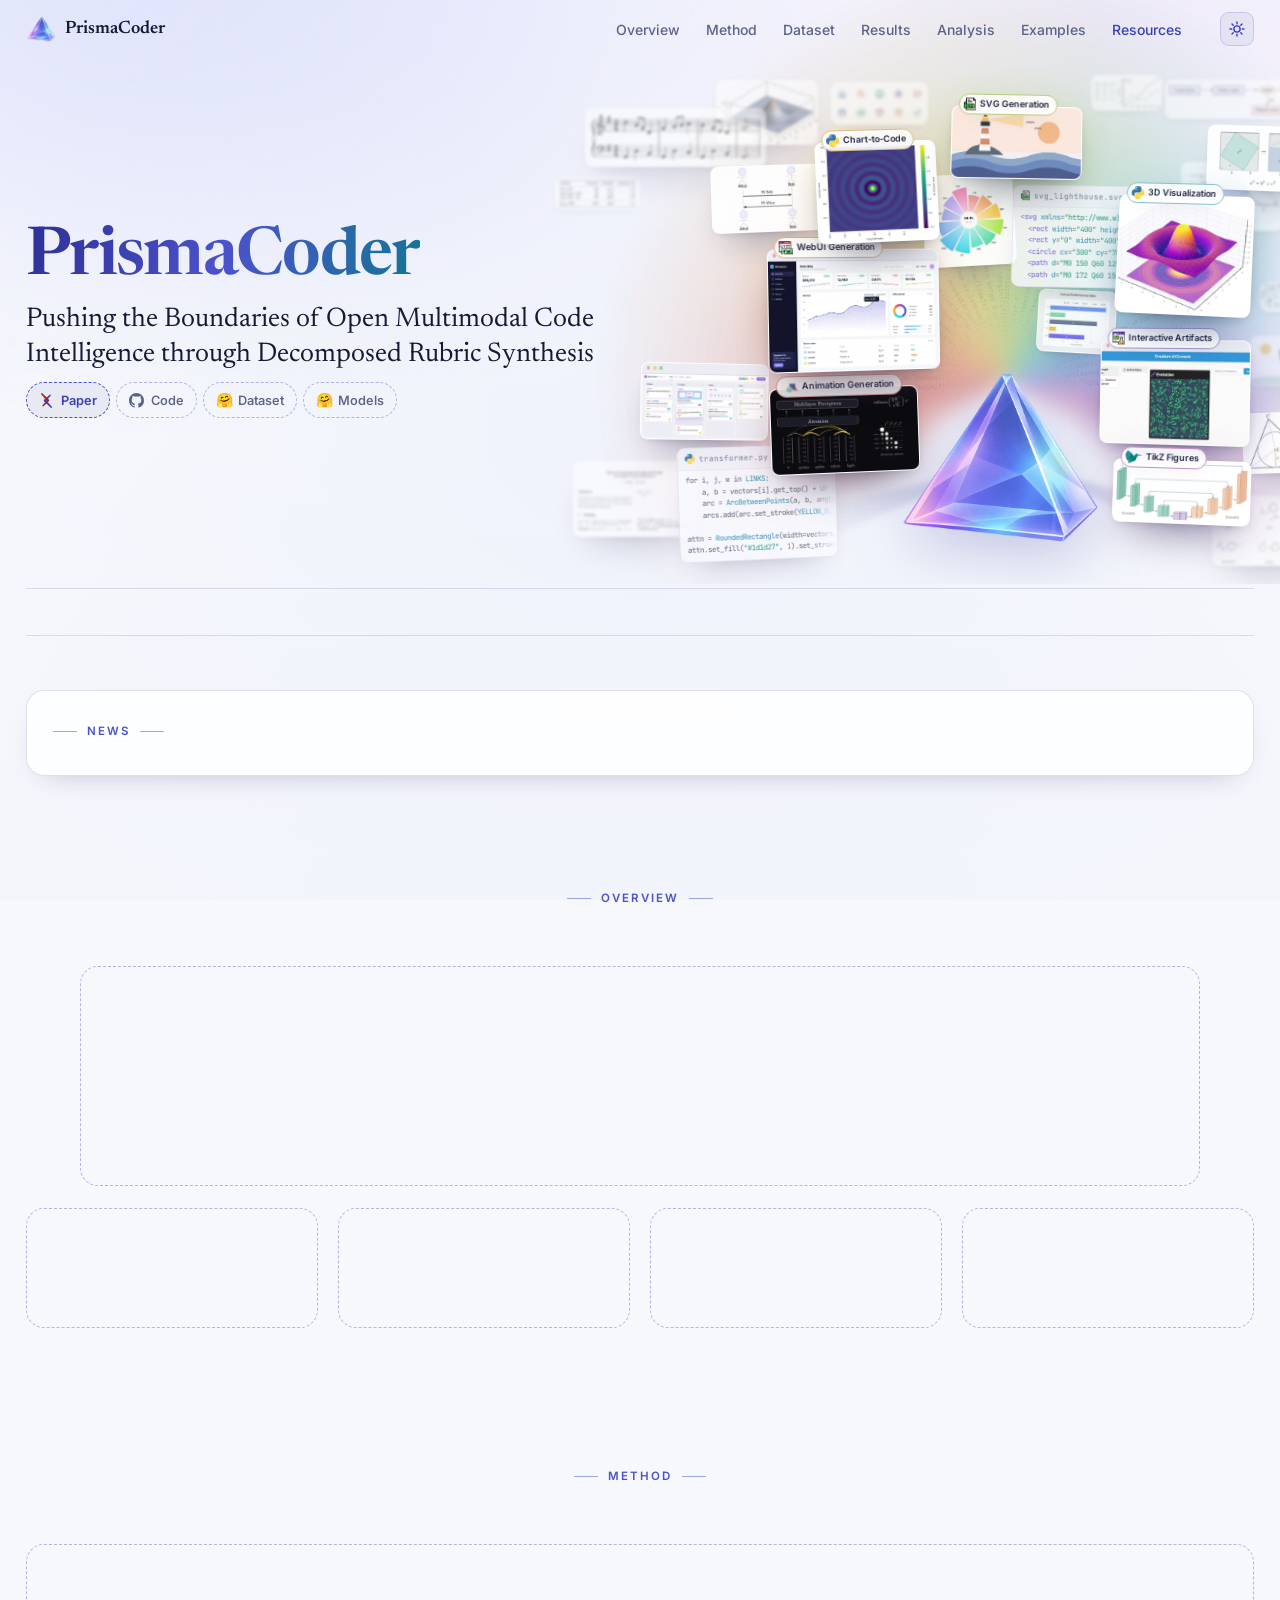
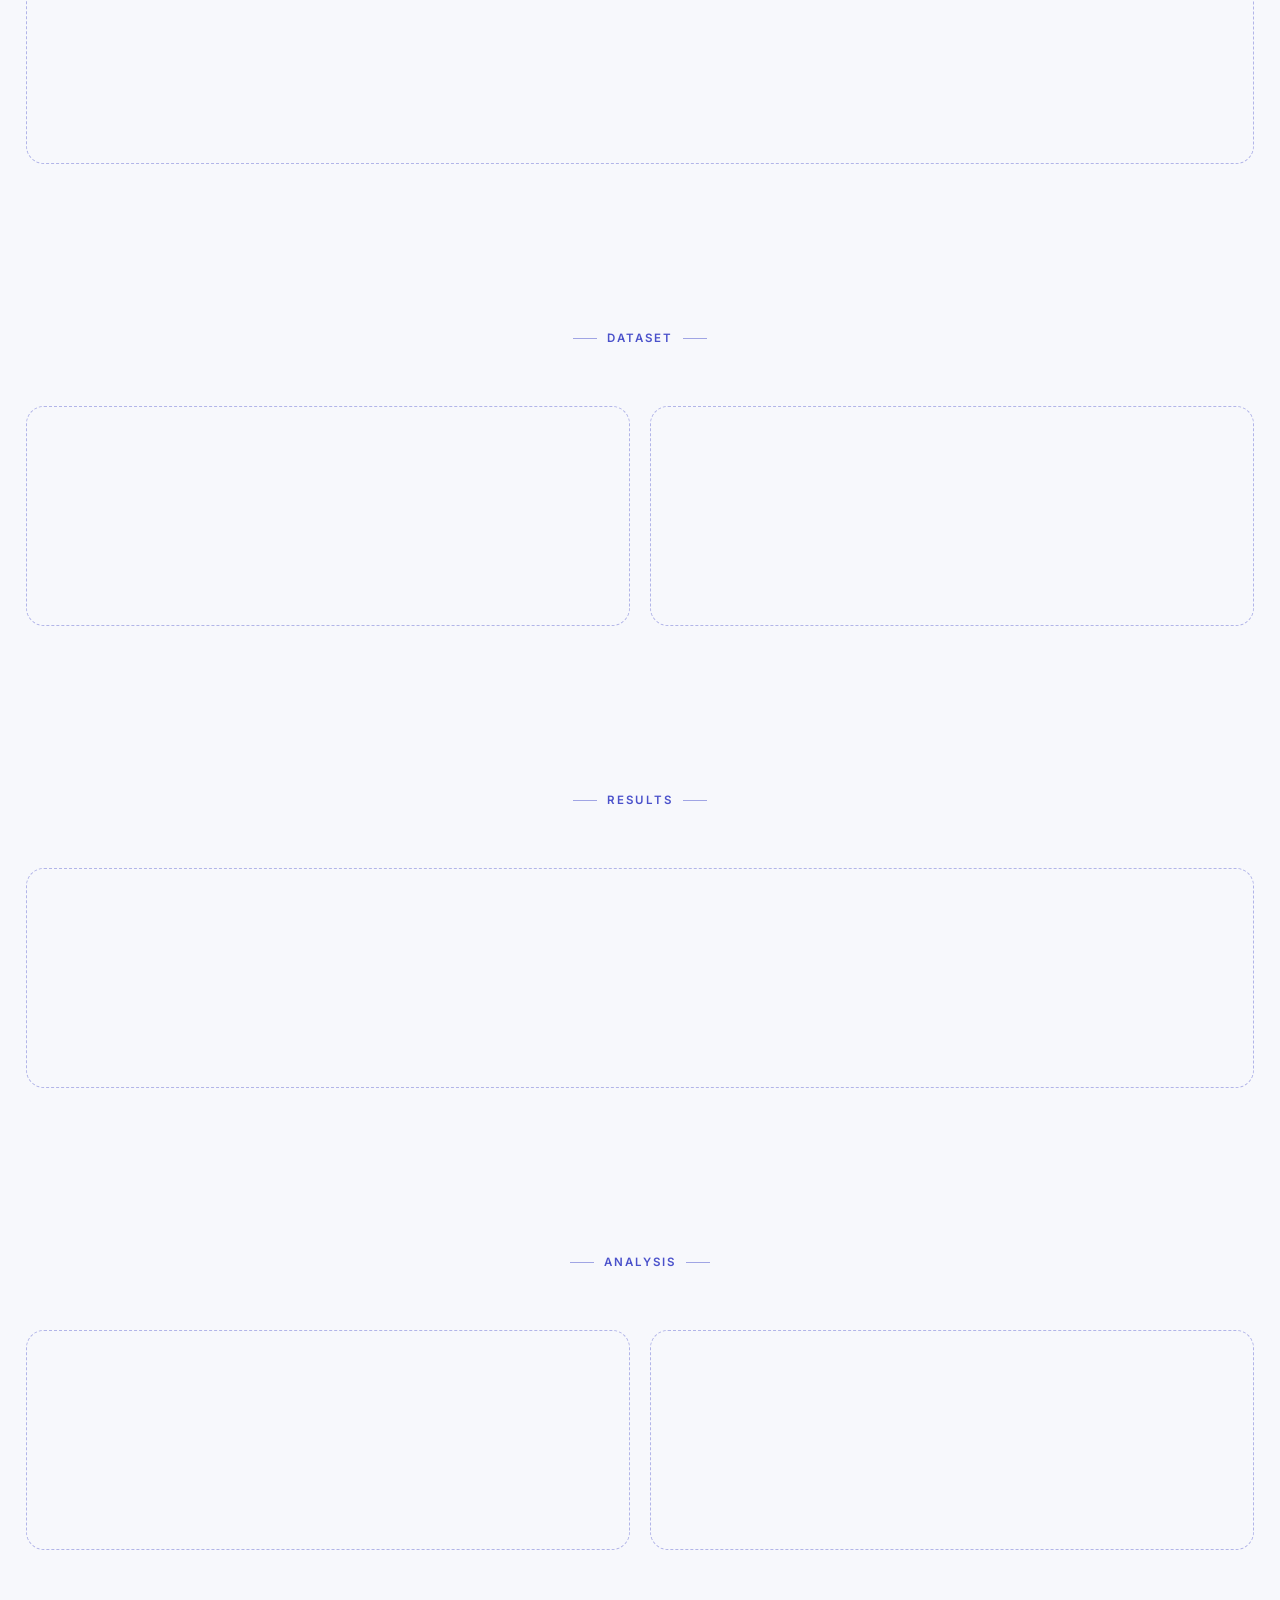
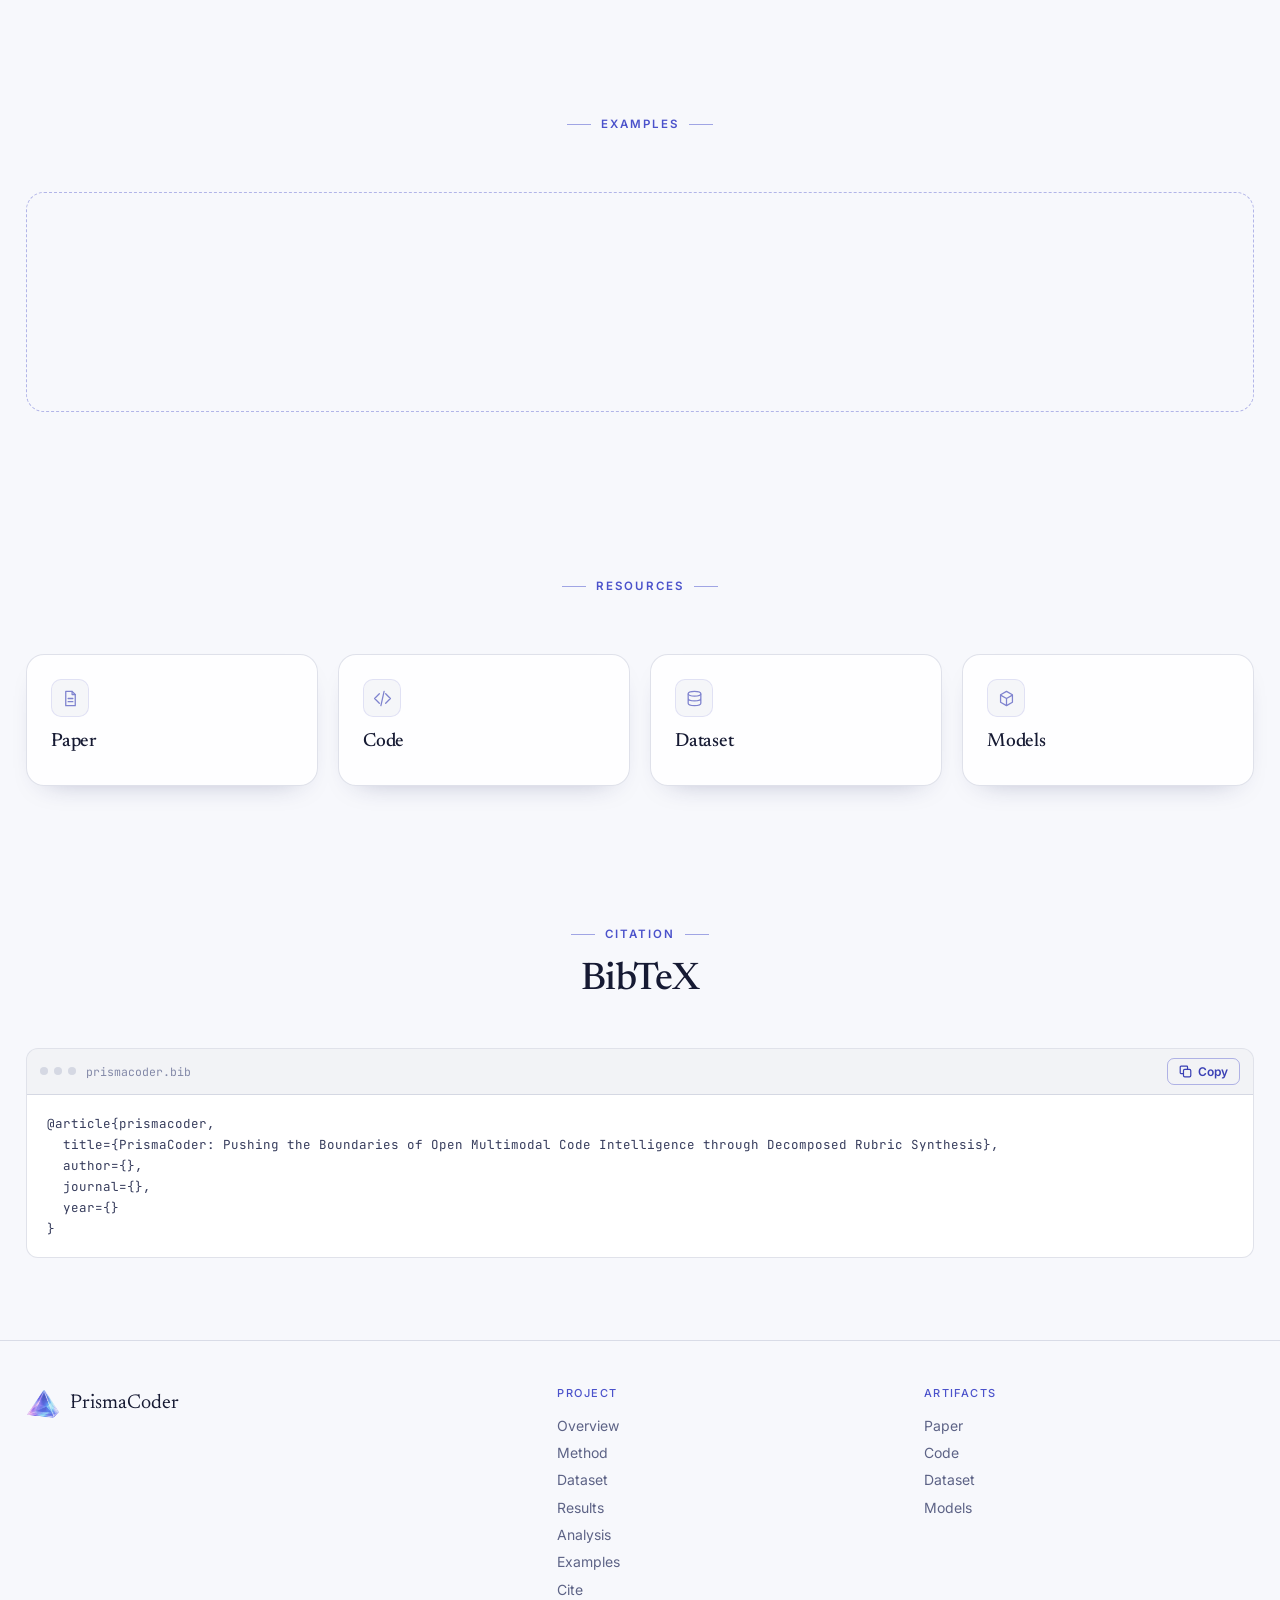
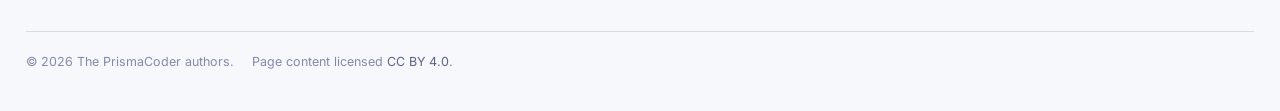
==== commit 1353b3da: "Add prism palette and layered hero cover" ====
--- a/index.html
+++ b/index.html
@@ -72,7 +72,7 @@
         </svg>
       </button>
       <ul class="nav-links" id="navLinks">
-        <!-- TODO: settle the sibling-project list for this page. -->
+        <!-- "More research" menu, hidden for now; restore by uncommenting.
         <li class="nav-more" id="navMore" data-open="false">
           <button type="button" aria-expanded="false" aria-haspopup="true">
             More research
@@ -101,6 +101,7 @@
               <span>SeeClick <small>GUI Grounding</small></span></a></li>
           </ul>
         </li>
+        -->
         <!-- Section links double as the scroll-spy list (main.js reads them). -->
         <li><a href="#overview">Overview</a></li>
         <li><a href="#method">Method</a></li>
@@ -137,7 +138,7 @@
   <header class="hero" id="top">
     <div class="wrap wrap-wide hero-split">
       <div class="hero-content">
-        <h1><span class="gilt">PrismaCoder</span></h1>
+        <h1><span class="grad-text">PrismaCoder</span></h1>
         <p class="tagline">Pushing the Boundaries of Open Multimodal Code Intelligence<br class="br-lg">
           through Decomposed Rubric Synthesis</p>
 
@@ -155,7 +156,7 @@
         <!-- Release links. Each is parked (class "pending", no href) until its
              artifact is public: then drop "pending" and add the href. -->
         <div class="links">
-          <a class="btn btn-gold pending" data-link="paper">
+          <a class="btn btn-primary pending" data-link="paper">
             <!-- arXiv logomark -->
             <svg viewBox="0 0 17.732 24.269" aria-hidden="true">
               <g transform="translate(-566.984 -271.548)">
@@ -183,12 +184,105 @@
         </div>
       </div>
 
-      <figure class="hero-art hero-logo">
-        <picture>
-          <source srcset="public/logo.webp" type="image/webp">
-          <img src="public/logo.png" width="1051" height="912" fetchpriority="high" alt="PrismaCoder logo: a glass prism.">
-        </picture>
+      <!-- cover:start (generated by tools/build_cover.py; edit the script, not this block) -->
+      <figure class="hero-art cover">
+        <div class="cover-scene" style="left:-41.667%;top:-5.556%;width:150.000%;aspect-ratio:900 / 600">
+          <div class="cover-burst" style="left:3.333%;top:-24.592%;width:115.556%;--fan:conic-gradient(from -130.0deg, #D98C8C00 0deg, #D98C8C 26.0deg, #DD9587 40.9deg, #E0A084 55.7deg, #DFAE7F 70.6deg, #DDB57E 85.4deg, #D6C27C 100.3deg, #CBC97D 115.1deg, #B9CB82 130.0deg, #A3CB8E 144.9deg, #8FC9A4 159.7deg, #82C6BC 174.6deg, #82BFD1 189.4deg, #86B3D9 204.3deg, #9A96D6 219.1deg, #C48FBE 234.0deg, #C48FBE00 260.0deg)" aria-hidden="true"></div>
+          <svg class="cover-lines" viewBox="0 0 900 600" aria-hidden="true">
+            <defs>
+              <radialGradient id="coverFade" gradientUnits="userSpaceOnUse" cx="550.0" cy="372.4" r="300">
+                <stop offset="0.16" stop-color="#000"/><stop offset="0.34" stop-color="#fff"/>
+                <stop offset="0.7" stop-color="#fff"/><stop offset="0.9" stop-color="#000"/>
+              </radialGradient>
+              <mask id="coverMask"><rect x="-60" y="-60" width="1020" height="720" fill="url(#coverFade)"/></mask>
+              <filter id="coverSoft" x="-50%" y="-100%" width="200%" height="300%"><feGaussianBlur stdDeviation="4"/></filter>
+            </defs>
+            <g class="cover-beams" filter="url(#coverSoft)"><linearGradient id="beam0" gradientUnits="userSpaceOnUse" x1="310" y1="550.0" x2="476" y2="496"><stop class="far" offset="0"/><stop class="near" offset="1"/></linearGradient><polygon fill="url(#beam0)" points="310,530 476,490 476,502 310,570"/><linearGradient id="beam1" gradientUnits="userSpaceOnUse" x1="790" y1="550.0" x2="624" y2="496"><stop class="far" offset="0"/><stop class="near" offset="1"/></linearGradient><polygon fill="url(#beam1)" points="790,530 624,490 624,502 790,570"/></g>
+            <g class="cover-code" mask="url(#coverMask)">
+            <text x="500.3" y="377.7" transform="rotate(354.00 500.3 377.7)" text-anchor="end" style="--ink:#93666d;--glow:#df9c95">&lt;section id=&quot;hero&quot;&gt;  requestAnimationFra</text>
+            <text x="500.0" y="372.0" transform="rotate(0.50 500.0 372.0)" text-anchor="end" style="--ink:#94696c;--glow:#e0a093">requestAnimationFrame  ax.imshow(Z)  sel</text>
+            <text x="500.4" y="366.4" transform="rotate(7.00 500.4 366.4)" text-anchor="end" style="--ink:#956c6b;--glow:#e1a492">ax.imshow(Z)  self.play(Create)  &lt;path d</text>
+            <text x="501.4" y="360.8" transform="rotate(13.50 501.4 360.8)" text-anchor="end" style="--ink:#966e6a;--glow:#e3a890">self.play(Create)  &lt;path d=&quot;M0 0 L9 9&quot;/&gt;</text>
+            <text x="503.0" y="355.3" transform="rotate(20.00 503.0 355.3)" text-anchor="end" style="--ink:#96726a;--glow:#e3ad8f">&lt;path d=&quot;M0 0 L9 9&quot;/&gt;  \begin{tikzpictur</text>
+            <text x="505.3" y="350.1" transform="rotate(26.50 505.3 350.1)" text-anchor="end" style="--ink:#957668;--glow:#e2b28d">\begin{tikzpicture}  \relative c&#x27; { g4 a</text>
+            <text x="508.1" y="345.2" transform="rotate(33.00 508.1 345.2)" text-anchor="end" style="--ink:#957967;--glow:#e2b78c">\relative c&#x27; { g4 a }  CC(C)Cc1ccc(cc1) </text>
+            <text x="511.4" y="340.6" transform="rotate(39.50 511.4 340.6)" text-anchor="end" style="--ink:#957b66;--glow:#e1ba8b">CC(C)Cc1ccc(cc1)  df.plot(ax=ax)  &quot;mark&quot;</text>
+            <text x="515.3" y="336.5" transform="rotate(46.00 515.3 336.5)" text-anchor="end" style="--ink:#947d66;--glow:#e0bd8b">df.plot(ax=ax)  &quot;mark&quot;: &quot;circle&quot;  &lt;secti</text>
+            <text x="519.6" y="332.8" transform="rotate(52.50 519.6 332.8)" text-anchor="end" style="--ink:#928066;--glow:#dec28a">&quot;mark&quot;: &quot;circle&quot;  &lt;section id=&quot;hero&quot;&gt;  r</text>
+            <text x="524.2" y="329.6" transform="rotate(59.00 524.2 329.6)" text-anchor="end" style="--ink:#908465;--glow:#dbc789">&lt;section id=&quot;hero&quot;&gt;  requestAnimationFra</text>
+            <text x="529.3" y="327.0" transform="rotate(65.50 529.3 327.0)" text-anchor="end" style="--ink:#8d8665;--glow:#d6ca89">requestAnimationFrame  ax.imshow(Z)  sel</text>
+            <text x="534.5" y="324.9" transform="rotate(72.00 534.5 324.9)" text-anchor="end" style="--ink:#8a8966;--glow:#d2ce8a">ax.imshow(Z)  self.play(Create)  &lt;path d</text>
+            <text x="540.0" y="323.5" transform="rotate(78.50 540.0 323.5)" text-anchor="end" style="--ink:#868966;--glow:#cdce8b">self.play(Create)  &lt;path d=&quot;M0 0 L9 9&quot;/&gt;</text>
+            <text x="545.6" y="322.6" transform="rotate(85.00 545.6 322.6)" text-anchor="end" style="--ink:#818a68;--glow:#c5cf8d">&lt;path d=&quot;M0 0 L9 9&quot;/&gt;  \begin{tikzpictur</text>
+            <text x="551.3" y="322.5" transform="rotate(-88.50 551.3 322.5)" text-anchor="start" style="--ink:#7c8a6a;--glow:#bed08f">\begin{tikzpicture}  \relative c&#x27; { g4 a</text>
+            <text x="557.0" y="322.9" transform="rotate(-82.00 557.0 322.9)" text-anchor="start" style="--ink:#768a6d;--glow:#b5d094">\relative c&#x27; { g4 a }  CC(C)Cc1ccc(cc1) </text>
+            <text x="562.5" y="324.0" transform="rotate(-75.50 562.5 324.0)" text-anchor="start" style="--ink:#718a70;--glow:#add099">CC(C)Cc1ccc(cc1)  df.plot(ax=ax)  &quot;mark&quot;</text>
+            <text x="567.9" y="325.8" transform="rotate(-69.00 567.9 325.8)" text-anchor="start" style="--ink:#6b8a76;--glow:#a5cfa1">df.plot(ax=ax)  &quot;mark&quot;: &quot;circle&quot;  &lt;secti</text>
+            <text x="573.1" y="328.1" transform="rotate(-62.50 573.1 328.1)" text-anchor="start" style="--ink:#66897c;--glow:#9dceaa">&quot;mark&quot;: &quot;circle&quot;  &lt;section id=&quot;hero&quot;&gt;  r</text>
+            <text x="578.0" y="331.0" transform="rotate(-56.00 578.0 331.0)" text-anchor="start" style="--ink:#618982;--glow:#97ceb3">&lt;section id=&quot;hero&quot;&gt;  requestAnimationFra</text>
+            <text x="582.5" y="334.4" transform="rotate(-49.50 582.5 334.4)" text-anchor="start" style="--ink:#5e8889;--glow:#92cdbc">requestAnimationFrame  ax.imshow(Z)  sel</text>
+            <text x="586.6" y="338.3" transform="rotate(-43.00 586.6 338.3)" text-anchor="start" style="--ink:#5c878f;--glow:#8ecbc5">ax.imshow(Z)  self.play(Create)  &lt;path d</text>
+            <text x="590.2" y="342.7" transform="rotate(-36.50 590.2 342.7)" text-anchor="start" style="--ink:#5c8595;--glow:#8ec8ce">self.play(Create)  &lt;path d=&quot;M0 0 L9 9&quot;/&gt;</text>
+            <text x="593.3" y="347.4" transform="rotate(-30.00 593.3 347.4)" text-anchor="start" style="--ink:#5c839a;--glow:#8ec5d6">&lt;path d=&quot;M0 0 L9 9&quot;/&gt;  \begin{tikzpictur</text>
+            <text x="595.9" y="352.5" transform="rotate(-23.50 595.9 352.5)" text-anchor="start" style="--ink:#5d7f9c;--glow:#90c0d9">\begin{tikzpicture}  \relative c&#x27; { g4 a</text>
+            <text x="597.8" y="357.8" transform="rotate(-17.00 597.8 357.8)" text-anchor="start" style="--ink:#5e7c9e;--glow:#92bcdc">\relative c&#x27; { g4 a }  CC(C)Cc1ccc(cc1) </text>
+            <text x="599.2" y="363.3" transform="rotate(-10.50 599.2 363.3)" text-anchor="start" style="--ink:#62759e;--glow:#98b2dc">CC(C)Cc1ccc(cc1)  df.plot(ax=ax)  &quot;mark&quot;</text>
+            <text x="599.9" y="369.0" transform="rotate(-4.00 599.9 369.0)" text-anchor="start" style="--ink:#686d9e;--glow:#a0a6db">df.plot(ax=ax)  &quot;mark&quot;: &quot;circle&quot;  &lt;secti</text>
+            <text x="600.0" y="374.6" transform="rotate(2.50 600.0 374.6)" text-anchor="start" style="--ink:#70689a;--glow:#ac9fd6">&quot;mark&quot;: &quot;circle&quot;  &lt;section id=&quot;hero&quot;&gt;  r</text>
+            </g>
+          </svg>
+          <div class="scene-layer layer-back" aria-hidden="true">
+            <div class="scene-item" style="left:94.000%;top:53.000%;width:10.667%;--fx:-38.22;--fy:2.72;--i:12;--band:#969cd7"><div class="scene-tilt" style="--ry:0deg;--rx:0deg;--rz:0deg"><div class="scene-card"><img src="public/cover/rocket.webp" alt="" width="202" height="126" decoding="async"></div></div></div>
+            <div class="scene-item" style="left:88.889%;top:85.333%;width:15.556%;--fx:-35.56;--fy:-20.21;--i:13;--band:#c48fbe"><div class="scene-tilt" style="--ry:0deg;--rx:0deg;--rz:0deg"><div class="scene-card"><img src="public/cover/chem.webp" alt="" width="294" height="178" decoding="async"></div></div></div>
+            <div class="scene-item" style="left:84.667%;top:17.667%;width:13.778%;--fx:-30.44;--fy:25.00;--i:15;--band:#82c3c5"><div class="scene-tilt" style="--ry:0deg;--rx:0deg;--rz:0deg"><div class="scene-card"><img src="public/cover/mathfig.webp" alt="" width="260" height="174" decoding="async"></div></div></div>
+            <div class="scene-item" style="left:95.333%;top:42.000%;width:13.333%;--fx:-40.89;--fy:11.43;--i:16;--band:#86b3d9"><div class="scene-tilt" style="--ry:0deg;--rx:0deg;--rz:0deg"><div class="scene-card"><img src="public/cover/bubbles.webp" alt="" width="252" height="74" decoding="async"></div></div></div>
+            <div class="scene-item" style="left:37.333%;top:1.333%;width:13.111%;--fx:17.22;--fy:37.69;--i:18;--band:#d2c47c"><div class="scene-tilt" style="--ry:0deg;--rx:0deg;--rz:0deg"><div class="scene-card"><img src="public/cover/icons.webp" alt="" width="248" height="106" decoding="async"></div></div></div>
+            <div class="scene-item" style="left:72.444%;top:0.000%;width:9.556%;--fx:-16.11;--fy:39.01;--i:19;--band:#99ca99"><div class="scene-tilt" style="--ry:0deg;--rx:0deg;--rz:0deg"><div class="scene-card"><img src="public/cover/lines.webp" alt="" width="181" height="90" decoding="async"></div></div></div>
+            <div class="scene-item" style="left:2.444%;top:78.333%;width:16.667%;--fx:50.33;--fy:-15.89;--i:21;--band:#d98c8c"><div class="scene-tilt" style="--ry:0deg;--rx:0deg;--rz:0deg"><div class="scene-card"><img src="public/cover/latex.webp" alt="" width="315" height="191" decoding="async"></div></div></div>
+            <div class="scene-item" style="left:82.444%;top:1.000%;width:21.778%;--fx:-32.22;--fy:38.15;--i:22;--band:#86c7b5"><div class="scene-tilt" style="--ry:0deg;--rx:0deg;--rz:0deg"><div class="scene-card"><img src="public/cover/flowchart.webp" alt="" width="412" height="97" decoding="async"></div></div></div>
+            <div class="scene-item" style="left:21.778%;top:1.000%;width:13.778%;--fx:32.44;--fy:36.34;--i:23;--band:#dcb77e"><div class="scene-tilt" style="--ry:0deg;--rx:0deg;--rz:0deg"><div class="scene-card"><img src="public/cover/surface.webp" alt="" width="260" height="165" decoding="async"></div></div></div>
+            <div class="scene-item" style="left:4.000%;top:6.667%;width:24.444%;--fx:44.89;--fy:33.05;--i:24;--band:#deb17f"><div class="scene-tilt" style="--ry:0deg;--rx:0deg;--rz:0deg"><div class="scene-card"><img src="public/cover/score.webp" alt="" width="462" height="147" decoding="async"></div></div></div>
+            <div class="scene-item" style="left:0.000%;top:20.667%;width:11.556%;--fx:55.33;--fy:25.46;--i:25;--band:#dfa881"><div class="scene-tilt" style="--ry:0deg;--rx:0deg;--rz:0deg"><div class="scene-card"><img src="public/cover/table.webp" alt="" width="218" height="81" decoding="async"></div></div></div>
+          </div>
+          <div class="scene-layer layer-mid" aria-hidden="true">
+            <div class="scene-item" style="left:65.111%;top:43.667%;width:10.667%;--fx:-9.33;--fy:8.02;--i:0;--band:#82c4c3"><div class="scene-tilt" style="--ry:-6deg;--rx:3deg;--rz:3deg"><div class="scene-card"><img src="public/cover/hbars.webp" alt="" width="202" height="161" decoding="async"></div></div></div>
+            <div class="scene-item" style="left:49.778%;top:20.000%;width:12.444%;--fx:5.11;--fy:21.83;--i:5;--band:#c9c97e"><div class="scene-tilt" style="--ry:6deg;--rx:3deg;--rz:-3deg"><div class="scene-card"><img src="public/cover/rose.webp" alt="" width="235" height="235" decoding="async"></div></div></div>
+            <div class="scene-item" style="left:92.889%;top:68.333%;width:11.111%;--fx:-37.33;--fy:-8.25;--i:11;--band:#c090c0"><div class="scene-tilt" style="--ry:-8deg;--rx:0deg;--rz:-2deg"><div class="scene-card"><img src="public/cover/geometry.webp" alt="" width="210" height="154" decoding="async"></div></div></div>
+            <div class="scene-item" style="left:11.556%;top:58.333%;width:17.556%;--fx:40.78;--fy:-1.89;--i:14;--band:#dc9388"><div class="scene-tilt" style="--ry:10deg;--rx:0deg;--rz:1deg"><div class="scene-card is-window"><span class="scene-bar"><i></i><i></i><i></i></span><img src="public/cover/kanban.webp" alt="" width="332" height="166" decoding="async"></div></div></div>
+            <div class="scene-item" style="left:21.111%;top:18.333%;width:15.556%;--fx:32.22;--fy:24.69;--i:17;--band:#deb17f"><div class="scene-tilt" style="--ry:8deg;--rx:0deg;--rz:-2deg"><div class="scene-card"><img src="public/cover/sequence.webp" alt="" width="294" height="169" decoding="async"></div></div></div>
+            <div class="scene-item" style="left:88.000%;top:10.333%;width:15.556%;--fx:-34.67;--fy:30.13;--i:20;--band:#82c4c2"><div class="scene-tilt" style="--ry:-8deg;--rx:0deg;--rz:2deg"><div class="scene-card"><img src="public/cover/theorem.webp" alt="" width="294" height="165" decoding="async"></div></div></div>
+          </div>
+          <picture>
+            <source srcset="public/logo.webp" type="image/webp">
+            <img class="cover-prism" src="public/logo.png" width="1051" height="912" fetchpriority="high"
+              style="left:46.924%;top:60.290%;width:26.667%"
+              alt="PrismaCoder logo: a glass prism.">
+          </picture>
+          <div class="scene-layer layer-front">
+            <div class="scene-item" style="left:29.111%;top:63.333%;width:20.444%;--fx:21.78;--fy:-6.59;--i:1;--band:#d98c8c"><div class="scene-tilt" style="--ry:10deg;--rx:0deg;--rz:-2deg"><div class="scene-card"><img src="public/cover/animation.webp" alt="" width="386" height="217" decoding="async"></div><span class="scene-label"><img src="public/cover/icons/manim.png" alt="">Animation Generation</span></div></div>
+            <div class="scene-item" style="left:73.333%;top:53.667%;width:20.889%;--fx:-22.67;--fy:-0.71;--i:2;--band:#a295d2"><div class="scene-tilt" style="--ry:-13deg;--rx:0deg;--rz:1deg"><div class="scene-card is-window"><span class="scene-bar"><i></i><i></i><i></i></span><img src="public/cover/artifacts.webp" alt="" width="395" height="239" decoding="async"></div><span class="scene-label"><img src="public/cover/icons/js.png" alt="">Interactive Artifacts</span></div></div>
+            <div class="scene-item" style="left:75.111%;top:78.000%;width:18.889%;--fx:-23.44;--fy:-14.85;--i:3;--band:#c48fbe"><div class="scene-tilt" style="--ry:-10deg;--rx:0deg;--rz:2deg"><div class="scene-card"><img src="public/cover/tikz.webp" alt="" width="357" height="160" decoding="async"></div><span class="scene-label"><img src="public/cover/icons/latex_bird.png" alt="">TikZ Figures</span></div></div>
+            <div class="scene-item" style="left:28.667%;top:35.333%;width:23.778%;--fx:20.56;--fy:10.39;--i:4;--band:#dfaa80"><div class="scene-tilt" style="--ry:13deg;--rx:0deg;--rz:-1deg"><div class="scene-card is-window"><span class="scene-bar"><i></i><i></i><i></i></span><img src="public/cover/webui.webp" alt="" width="449" height="281" decoding="async"></div><span class="scene-label"><img src="public/cover/icons/html3.png" alt="">WebUI Generation</span></div></div>
+            <div class="scene-item is-code" style="left:61.778%;top:22.333%;width:20.000%;--fx:-10.67;--fy:21.49;--i:6;--band:#93c99f"><div class="scene-tilt" style="--ry:0deg;--rx:6deg;--rz:1deg"><div class="scene-code"><span class="scene-code-tab"><img src="public/cover/icons/svg.png" alt="">svg_lighthouse.svg</span><pre><span class="tk">&lt;svg</span> <span class="ta">xmlns</span>=<span class="ts">&quot;http://www.w3.org/2000/svg&quot;</span> <span class="ta">viewBox</span>=<span class="ts">&quot;0 0 400 220&quot;</span> <span class="ta">width</span>=<span class="ts">&quot;1600&quot;</span> <span class="ta">height</span>=<span class="ts">&quot;880&quot;</span><span class="tk">&gt;</span>
+  <span class="tk">&lt;rect</span> <span class="ta">width</span>=<span class="ts">&quot;400&quot;</span> <span class="ta">height</span>=<span class="ts">&quot;220&quot;</span> <span class="ta">fill</span>=<span class="ts">&quot;#F6EEF4&quot;</span><span class="tk">/&gt;</span>
+  <span class="tk">&lt;rect</span> <span class="ta">y</span>=<span class="ts">&quot;0&quot;</span> <span class="ta">width</span>=<span class="ts">&quot;400&quot;</span> <span class="ta">height</span>=<span class="ts">&quot;140&quot;</span> <span class="ta">fill</span>=<span class="ts">&quot;#F9E6DC&quot;</span><span class="tk">/&gt;</span>
+  <span class="tk">&lt;circle</span> <span class="ta">cx</span>=<span class="ts">&quot;300&quot;</span> <span class="ta">cy</span>=<span class="ts">&quot;78&quot;</span> <span class="ta">r</span>=<span class="ts">&quot;34&quot;</span> <span class="ta">fill</span>=<span class="ts">&quot;#F2B98A&quot;</span><span class="tk">/&gt;</span>
+  <span class="tk">&lt;path</span> <span class="ta">d</span>=<span class="ts">&quot;M0 150 Q60 128 120 150 T240 150 T360 150 T480 150 V220 H0 Z&quot;</span> <span class="ta">fill</span>=<span class="ts">&quot;#8FA8C8&quot;</span><span class="tk">/&gt;</span>
+  <span class="tk">&lt;path</span> <span class="ta">d</span>=<span class="ts">&quot;M0 172 Q60 150 120 172 T240 172 T360 172 T480 172 V220 H0 Z&quot;</span> <span class="ta">fill</span>=<span class="ts">&quot;#6D8ABE&quot;</span><span class="tk">/&gt;</span></pre></div></div></div>
+            <div class="scene-item is-code" style="left:16.667%;top:75.333%;width:21.778%;--fx:33.56;--fy:-14.28;--i:7;--band:#d98c8c"><div class="scene-tilt" style="--ry:10deg;--rx:0deg;--rz:-2deg"><div class="scene-code"><span class="scene-code-tab"><img src="public/cover/icons/python.png" alt="">transformer.py</span><pre>for i, j, w in <span class="tt">LINKS</span>:
+    a, b = vectors[i].get_top() + <span class="tt">UP</span> * <span class="tn">0.1</span>, vectors[j].get_top() + <span class="tt">UP</span> * <span class="tn">0.1</span>
+    arc = <span class="tt">ArcBetweenPoints</span>(a, b, angle=-<span class="tt">PI</span> / <span class="tn">2.2</span>)
+    arcs.add(arc.set_stroke(<span class="tt">YELLOW_D</span>, width=<span class="tn">1.5</span> + <span class="tn">7</span> * w, opacity=<span class="tn">0.25</span> + <span class="tn">0.7</span> * w))
+
+attn = <span class="tt">RoundedRectangle</span>(width=vectors.width + <span class="tn">0.9</span>, height=<span class="tn">0.82</span>, corner_radius=<span class="tn">0.2</span>)
+attn.set_fill(<span class="ts">&quot;#1d1d27&quot;</span>, <span class="tn">1</span>).set_stroke(<span class="tt">GREY_B</span>, <span class="tn">1.6</span>).move_to([vectors.get_x(), <span class="tn">0.95</span>, <span class="tn">0</span>])</pre></div></div></div>
+            <div class="scene-item" style="left:75.778%;top:24.333%;width:18.667%;--fx:-24.00;--fy:17.07;--i:8;--band:#82c1ca"><div class="scene-tilt" style="--ry:-11deg;--rx:4deg;--rz:2deg"><div class="scene-card"><img src="public/cover/plot3d.webp" alt="" width="353" height="306" decoding="async"></div><span class="scene-label"><img src="public/cover/icons/python.png" alt="">3D Visualization</span></div></div>
+            <div class="scene-item" style="left:35.333%;top:13.333%;width:16.667%;--fx:17.44;--fy:25.67;--i:9;--band:#d8be7d"><div class="scene-tilt" style="--ry:10deg;--rx:4deg;--rz:-2deg"><div class="scene-card"><img src="public/cover/chart2code.webp" alt="" width="315" height="258" decoding="async"></div><span class="scene-label"><img src="public/cover/icons/python.png" alt="">Chart-to-Code</span></div></div>
+            <div class="scene-item" style="left:53.556%;top:6.333%;width:17.778%;--fx:-1.33;--fy:32.27;--i:10;--band:#b5cb84"><div class="scene-tilt" style="--ry:0deg;--rx:6deg;--rz:1deg"><div class="scene-card"><img src="public/cover/svg.webp" alt="" width="336" height="185" decoding="async"></div><span class="scene-label"><img src="public/cover/icons/svg.png" alt="">SVG Generation</span></div></div>
+          </div>
+        </div>
       </figure>
+      <!-- cover:end -->
     </div>
   </header>
 
@@ -241,7 +335,7 @@
       <div class="wrap">
         <div class="section-head">
           <span class="eyebrow">Overview</span>
-          <!-- <h2 class="section-title">… <span class="gilt">…</span></h2> -->
+          <!-- <h2 class="section-title">… <span class="grad-text">…</span></h2> -->
         </div>
         <!-- motivation + numbered contributions (ol.contribs) -->
         <div class="card abstract slot rise"></div>
--- a/static/css/main.css
+++ b/static/css/main.css
@@ -1,8 +1,9 @@
 /* ==========================================================================
    PrismaCoder — project page
-   Two themes off one token set, carried over from the OSReward page: dark is
-   deep navy + gold, light is the same palette on warm paper. Structure: split
-   hero, byline band, then article sections.
+   Two themes off one token set. The palette is sampled from the prism in
+   public/logo.png: indigo-violet accent, cyan for data. Dark is night indigo,
+   light is the same palette on cool white. Structure: split hero, byline band,
+   then article sections.
    ========================================================================== */
 
 /* --------------------------------------------------------------------------
@@ -11,48 +12,48 @@
 :root {
   color-scheme: dark;
 
-  /* Gold — the 鎏金 accent */
-  --gold-100: #fbf4d6;
-  --gold-200: #f0dca2;
-  --gold-300: #e2c377;
-  --gold-400: #cfa54b;
-  --gold-500: #b8862a;
-  --gold-600: #92671c;
-
-  /* Cyan — screens, plots, live data */
-  --cyan-200: #a8e8f2;
-  --cyan-300: #6fcfe0;
-  --cyan-400: #3fb2c9;
-  --cyan-500: #1d86a6;
+  /* Accent — indigo-violet, the prism body */
+  --accent-100: #eceeff;
+  --accent-200: #cfd3ff;
+  --accent-300: #aeb5ff;
+  --accent-400: #9099f5;
+  --accent-500: #727ae3;
+  --accent-600: #585ec6;
+
+  /* Cyan — the prism's light faces; plots, live data */
+  --cyan-200: #b4ecf8;
+  --cyan-300: #7fd4ea;
+  --cyan-400: #4cb9d5;
+  --cyan-500: #2a93b2;
 
   /* Text */
-  --text-hi: #eaf1f9;
-  --text: #bfd0e2;
-  --text-dim: #8aa1bb;
-  --text-faint: #677d99;
+  --text-hi: #eceefd;
+  --text: #c3c8e4;
+  --text-dim: #8e95ba;
+  --text-faint: #6b7197;
 
   /* Semantic (charts) */
   --ok: #58c7a4;
   --bad: #e0736b;
 
   /* Surfaces */
-  --bg: #050c19;
-  --surface-1: rgba(11, 26, 48, 0.58);
-  --surface-1b: rgba(6, 16, 33, 0.62);
-  --surface-2: rgba(9, 22, 42, 0.9);
-  --surface-3: rgba(6, 15, 30, 0.97);
-  --ring: #050c19;
-
-  --hairline: rgba(207, 165, 75, 0.18);
-  --hairline-strong: rgba(207, 165, 75, 0.36);
-  --hairline-cool: rgba(122, 158, 200, 0.16);
+  --bg: #090b1a;
+  --surface-1: rgba(22, 25, 52, 0.58);
+  --surface-1b: rgba(14, 16, 36, 0.64);
+  --surface-2: rgba(17, 19, 42, 0.92);
+  --surface-3: rgba(11, 13, 30, 0.97);
+  --ring: #090b1a;
+
+  --hairline: rgba(144, 153, 245, 0.2);
+  --hairline-strong: rgba(144, 153, 245, 0.4);
+  --hairline-cool: rgba(150, 160, 215, 0.15);
 
   /* Charts */
-  --chart-grid: rgba(122, 158, 200, 0.11);
-  --chart-grid-minor: rgba(122, 158, 200, 0.055);
-  --chart-axis: rgba(122, 158, 200, 0.3);
-  --chart-track: rgba(122, 158, 200, 0.08);
-  --logo-plate: rgba(238, 245, 252, 0.94);
+  --chart-grid: rgba(150, 160, 215, 0.11);
+  --chart-grid-minor: rgba(150, 160, 215, 0.055);
+  --chart-axis: rgba(150, 160, 215, 0.3);
+  --chart-track: rgba(150, 160, 215, 0.08);
+  --logo-plate: rgba(240, 242, 252, 0.94);
 
   /* Type */
   --font-display: "Newsreader", "Iowan Old Style", Georgia, serif;
@@ -76,45 +77,45 @@
 :root[data-theme="light"] {
   color-scheme: light;
 
-  /* Gold darkens so it stays legible as text on paper */
-  --gold-100: #6d4d0e;
-  --gold-200: #7d5811;
-  --gold-300: #8c6414;
-  --gold-400: #a5771c;
-  --gold-500: #b98a2a;
-  --gold-600: #cba649;
-
-  --cyan-200: #10556b;
-  --cyan-300: #14708c;
-  --cyan-400: #1a89a6;
-  --cyan-500: #2aa0bd;
-
-  --text-hi: #14243c;
-  --text: #34475f;
-  --text-dim: #5b6d86;
-  --text-faint: #7d8ea4;
+  /* The accent ramp inverts (100 = darkest) so it stays legible as text on white */
+  --accent-100: #23267a;
+  --accent-200: #2d3197;
+  --accent-300: #3a40b5;
+  --accent-400: #4b52cb;
+  --accent-500: #676de0;
+  --accent-600: #9ea3f0;
+
+  --cyan-200: #0f5b76;
+  --cyan-300: #147594;
+  --cyan-400: #1b8cad;
+  --cyan-500: #34a6c3;
+
+  --text-hi: #161a33;
+  --text: #363c5c;
+  --text-dim: #5d6386;
+  --text-faint: #8389a8;
 
   --ok: #1f8a68;
   --bad: #bf4a41;
 
-  --bg: #f7f3e9;
-  --surface-1: rgba(255, 253, 248, 0.86);
-  --surface-1b: rgba(252, 249, 241, 0.9);
-  --surface-2: rgba(255, 253, 248, 0.96);
-  --surface-3: rgba(255, 253, 248, 0.99);
-  --ring: #f7f3e9;
-
-  --hairline: rgba(150, 108, 26, 0.22);
-  --hairline-strong: rgba(150, 108, 26, 0.44);
-  --hairline-cool: rgba(40, 70, 110, 0.16);
-
-  --chart-grid: rgba(40, 70, 110, 0.12);
-  --chart-grid-minor: rgba(40, 70, 110, 0.06);
-  --chart-axis: rgba(40, 70, 110, 0.32);
-  --chart-track: rgba(40, 70, 110, 0.07);
+  --bg: #f7f8fc;
+  --surface-1: rgba(255, 255, 255, 0.84);
+  --surface-1b: rgba(250, 251, 255, 0.9);
+  --surface-2: rgba(255, 255, 255, 0.96);
+  --surface-3: rgba(255, 255, 255, 0.98);
+  --ring: #f7f8fc;
+
+  --hairline: rgba(75, 82, 203, 0.2);
+  --hairline-strong: rgba(75, 82, 203, 0.4);
+  --hairline-cool: rgba(40, 50, 110, 0.14);
+
+  --chart-grid: rgba(40, 50, 110, 0.12);
+  --chart-grid-minor: rgba(40, 50, 110, 0.06);
+  --chart-axis: rgba(40, 50, 110, 0.32);
+  --chart-track: rgba(40, 50, 110, 0.06);
   --logo-plate: rgba(255, 255, 255, 0);
 
-  --shadow: 0 12px 30px -20px rgba(60, 45, 15, 0.45);
+  --shadow: 0 12px 30px -20px rgba(30, 36, 90, 0.4);
 }
 
 /* --------------------------------------------------------------------------
@@ -162,11 +163,11 @@
 p { margin: 0 0 1em; }
 p:last-child { margin-bottom: 0; }
 
-a { color: var(--gold-300); text-decoration: none; transition: color 0.18s ease; }
-a:hover { color: var(--gold-200); }
+a { color: var(--accent-300); text-decoration: none; transition: color 0.18s ease; }
+a:hover { color: var(--accent-200); }
 
 strong { color: var(--text-hi); font-weight: 600; }
-em { color: var(--gold-200); font-style: italic; }
+em { color: var(--accent-200); font-style: italic; }
 
 code, kbd {
   font-family: var(--font-mono);
@@ -178,9 +179,9 @@
   padding: 0.08em 0.36em;
 }
 
-::selection { background: rgba(207, 165, 75, 0.28); }
-
-:focus-visible { outline: 2px solid var(--gold-400); outline-offset: 3px; border-radius: 4px; }
+::selection { background: rgba(114, 122, 227, 0.3); }
+
+:focus-visible { outline: 2px solid var(--accent-400); outline-offset: 3px; border-radius: 4px; }
 
 .sr-only {
   position: absolute; width: 1px; height: 1px;
@@ -190,7 +191,7 @@
 
 .skip-link {
   position: absolute; left: 50%; top: -80px; transform: translateX(-50%);
-  z-index: 200; background: var(--surface-3); color: var(--gold-300);
+  z-index: 200; background: var(--surface-3); color: var(--accent-300);
   border: 1px solid var(--hairline-strong); border-radius: 0 0 10px 10px;
   padding: 11px 20px; font-size: 15px; transition: top 0.2s ease;
 }
@@ -205,19 +206,19 @@
   z-index: -2;
   pointer-events: none;
   background:
-    radial-gradient(1100px 700px at 14% -6%, rgba(14, 70, 128, 0.34), transparent 64%),
-    radial-gradient(900px 600px at 88% 4%,   rgba(150, 106, 26, 0.16), transparent 62%),
-    radial-gradient(1200px 900px at 52% 40%, rgba(9, 44, 92, 0.28), transparent 70%),
-    radial-gradient(1000px 780px at 8% 74%,  rgba(12, 52, 104, 0.20), transparent 66%),
-    radial-gradient(950px 720px at 94% 92%,  rgba(126, 88, 20, 0.12), transparent 64%),
-    linear-gradient(168deg, #081428 0%, #05101f 34%, #040c1a 66%, #050c19 100%);
+    radial-gradient(1100px 700px at 14% -6%, rgba(52, 58, 160, 0.30), transparent 64%),
+    radial-gradient(900px 600px at 88% 4%,   rgba(104, 70, 168, 0.16), transparent 62%),
+    radial-gradient(1200px 900px at 52% 40%, rgba(26, 30, 88, 0.30), transparent 70%),
+    radial-gradient(1000px 780px at 8% 74%,  rgba(24, 58, 108, 0.18), transparent 66%),
+    radial-gradient(950px 720px at 94% 92%,  rgba(92, 54, 130, 0.12), transparent 64%),
+    linear-gradient(168deg, #0d1026 0%, #0a0c1f 34%, #080a1a 66%, #090b1a 100%);
 }
 :root[data-theme="light"] .cosmos {
   background:
-    radial-gradient(1000px 620px at 16% -8%, rgba(198, 216, 238, 0.62), transparent 62%),
-    radial-gradient(820px 560px at 86% 2%,  rgba(228, 208, 158, 0.44), transparent 60%),
-    radial-gradient(1100px 820px at 50% 48%, rgba(238, 231, 214, 0.7), transparent 70%),
-    linear-gradient(180deg, #fbf8f0 0%, #f7f3e9 52%, #f4efe3 100%);
+    radial-gradient(1000px 620px at 16% -8%, rgba(214, 218, 250, 0.62), transparent 62%),
+    radial-gradient(820px 560px at 86% 2%,  rgba(228, 216, 248, 0.5), transparent 60%),
+    radial-gradient(1100px 820px at 50% 48%, rgba(236, 240, 251, 0.7), transparent 70%),
+    linear-gradient(180deg, #fafbfe 0%, #f7f8fc 52%, #f3f5fb 100%);
 }
 
 #starfield {
@@ -253,7 +254,7 @@
   font-weight: 600;
   letter-spacing: 0.18em;
   text-transform: uppercase;
-  color: var(--gold-400);
+  color: var(--accent-400);
   margin-bottom: 14px;
 }
 .eyebrow::before, .eyebrow::after {
@@ -266,18 +267,14 @@
 h2.section-title { font-size: clamp(28px, 3.6vw, 38px); margin-bottom: 12px; }
 .section-sub { color: var(--text-dim); font-size: 17px; max-width: 860px; margin: 0 auto; }
 
-/* Gold-leaf gradient text */
-.gilt {
-  background: linear-gradient(176deg, var(--gold-200) 6%, var(--gold-300) 42%, var(--gold-500) 100%);
+/* Gradient text, indigo into cyan like the prism's faces. The accent and cyan
+   ramps invert with the theme, so one rule serves both. */
+.grad-text {
+  background: linear-gradient(100deg, var(--accent-200) 0%, var(--accent-400) 50%, var(--cyan-300) 100%);
   -webkit-background-clip: text;
   background-clip: text;
   color: transparent;
   -webkit-text-fill-color: transparent;
-}
-:root[data-theme="light"] .gilt {
-  background: linear-gradient(176deg, var(--gold-400) 4%, var(--gold-300) 46%, var(--gold-100) 100%);
-  -webkit-background-clip: text;
-  background-clip: text;
 }
 
 /* --------------------------------------------------------------------------
@@ -314,7 +311,7 @@
 }
 .nav.stuck .nav-brand { opacity: 1; transform: none; pointer-events: auto; }
 .nav-brand img { width: 30px; height: 30px; }
-.nav-brand i { font-style: normal; color: var(--gold-400); font-weight: 400; padding: 0 1px; }
+.nav-brand i { font-style: normal; color: var(--accent-400); font-weight: 400; padding: 0 1px; }
 
 .nav-links {
   margin-left: auto;
@@ -329,8 +326,8 @@
   border-radius: 8px;
   transition: color 0.16s ease, background 0.16s ease;
 }
-.nav-links a:hover { color: var(--gold-300); background: var(--chart-track); }
-.nav-links a.active { color: var(--gold-300); }
+.nav-links a:hover { color: var(--accent-300); background: var(--chart-track); }
+.nav-links a.active { color: var(--accent-300); }
 
 /* "More research" — the sibling-project menu the reference pages carry */
 .nav-more { position: relative; }
@@ -347,7 +344,7 @@
   transition: color 0.16s ease, background 0.16s ease;
 }
 .nav-more > button:hover,
-.nav-more[data-open="true"] > button { color: var(--gold-300); background: var(--chart-track); }
+.nav-more[data-open="true"] > button { color: var(--accent-300); background: var(--chart-track); }
 .nav-more > button svg { width: 10px; height: 10px; transition: transform 0.18s ease; }
 .nav-more[data-open="true"] > button svg { transform: rotate(180deg); }
 .nav-more ul {
@@ -373,7 +370,7 @@
   color: var(--text);
   white-space: nowrap;
 }
-.nav-more ul a:hover { background: var(--chart-track); color: var(--gold-300); }
+.nav-more ul a:hover { background: var(--chart-track); color: var(--accent-300); }
 .nav-more ul a > span { display: flex; flex-direction: column; line-height: 1.3; }
 .nav-more ul a small { color: var(--text-faint); font-size: 11px; }
 .nav-more ul a img {
@@ -400,11 +397,11 @@
   border-radius: 9px;
   border: 1px solid var(--hairline);
   background: var(--chart-track);
-  color: var(--gold-300);
+  color: var(--accent-300);
   cursor: pointer;
   transition: color 0.16s ease, border-color 0.16s ease, background 0.16s ease;
 }
-.icon-btn:hover { color: var(--gold-200); border-color: var(--hairline-strong); }
+.icon-btn:hover { color: var(--accent-200); border-color: var(--hairline-strong); }
 .icon-btn svg { width: 16px; height: 16px; }
 /* one icon per theme */
 .icon-btn .i-sun { display: none; }
@@ -418,10 +415,8 @@
    -------------------------------------------------------------------------- */
 .hero { position: relative; padding: 100px 0 40px; overflow: hidden; }
 
-/* The cover art is a deep-navy, gold-filigreed square. On flat background it
-   reads as a pasted rectangle, so the hero carries its own drifting nebula:
-   cool field on the left, a warm gold bloom behind the art on the right, both
-   fading to nothing before the byline. */
+/* A cool field behind the title, fading before the byline. The cover on the
+   right brings its own light (the spectrum fan), so nothing blooms there. */
 .hero::before {
   content: "";
   position: absolute;
@@ -429,18 +424,14 @@
   z-index: -1;
   pointer-events: none;
   background:
-    radial-gradient(58% 62% at 74% 46%, rgba(18, 74, 150, 0.50), transparent 72%),
-    radial-gradient(38% 46% at 84% 30%, rgba(176, 126, 34, 0.30), transparent 74%),
-    radial-gradient(64% 70% at 18% 24%, rgba(10, 44, 96, 0.46), transparent 72%),
-    radial-gradient(50% 44% at 46% 96%, rgba(8, 28, 62, 0.40), transparent 76%);
+    radial-gradient(64% 70% at 18% 24%, rgba(40, 46, 130, 0.42), transparent 72%),
+    radial-gradient(50% 44% at 46% 96%, rgba(16, 20, 60, 0.40), transparent 76%);
   -webkit-mask-image: linear-gradient(180deg, #000 0%, #000 62%, transparent 100%);
   mask-image: linear-gradient(180deg, #000 0%, #000 62%, transparent 100%);
 }
 :root[data-theme="light"] .hero::before {
   background:
-    radial-gradient(58% 62% at 74% 46%, rgba(196, 214, 238, 0.55), transparent 72%),
-    radial-gradient(38% 46% at 84% 28%, rgba(230, 208, 152, 0.45), transparent 74%),
-    radial-gradient(64% 70% at 18% 24%, rgba(214, 224, 238, 0.5), transparent 72%);
+    radial-gradient(64% 70% at 18% 24%, rgba(220, 224, 250, 0.55), transparent 72%);
 }
 
 .hero-split {
@@ -470,7 +461,7 @@
   font-size: 12.5px;
   letter-spacing: 0.14em;
   text-transform: uppercase;
-  color: var(--gold-400);
+  color: var(--accent-400);
   font-weight: 600;
   margin-bottom: 18px;
 }
@@ -484,7 +475,7 @@
   width: 26px; height: 26px;
   display: grid; place-items: center;
   border-radius: 7px;
-  color: var(--gold-300);
+  color: var(--accent-300);
   background: var(--chart-track);
   border: 1px solid var(--hairline);
   margin-top: 1px;
@@ -492,37 +483,37 @@
 .bullets .b-ico svg { width: 14px; height: 14px; }
 .bullets b { color: var(--text-hi); font-weight: 600; }
 
-/* Cover plate. Dark theme: a thin gilt edge, the art continues the background.
-   Light theme: the art is deep navy on warm paper, so it is matted like a
-   framed print — cream mat, fine gold rule, soft drop shadow — which is what
-   makes a dark image sit on a light page instead of punching a hole in it. */
+/* Framed art (for a raster cover). Dark theme: a thin accent edge, the art
+   continues the background. Light theme: a dark image is matted like a framed
+   print (white mat, fine accent rule, soft drop shadow) so it sits on the page
+   instead of punching a hole in it. */
 .plate {
   margin: 0;
   position: relative;
   border-radius: var(--r-lg);
   padding: 6px;
-  background: linear-gradient(150deg, rgba(207, 165, 75, 0.42), rgba(122, 158, 200, 0.10) 52%, rgba(207, 165, 75, 0.22));
+  background: linear-gradient(150deg, rgba(144, 153, 245, 0.42), rgba(150, 160, 215, 0.10) 52%, rgba(144, 153, 245, 0.22));
   box-shadow:
-    0 26px 80px -34px rgba(16, 60, 124, 0.85),
-    0 0 110px -24px rgba(168, 118, 30, 0.30);
+    0 26px 80px -34px rgba(30, 34, 110, 0.85),
+    0 0 110px -24px rgba(110, 90, 200, 0.30);
 }
 .plate img { display: block; width: 100%; height: auto; border-radius: 12px; }
 
 :root[data-theme="light"] .plate {
   padding: 20px;
   border-radius: 6px;
-  background: linear-gradient(168deg, #fffdf8 0%, #f6f1e4 100%);
+  background: linear-gradient(168deg, #ffffff 0%, #f1f3fa 100%);
   box-shadow:
     0 1px 0 rgba(255, 255, 255, 0.9) inset,
-    0 0 0 1px rgba(150, 108, 26, 0.28),
-    0 22px 44px -26px rgba(60, 45, 15, 0.55);
+    0 0 0 1px rgba(75, 82, 203, 0.28),
+    0 22px 44px -26px rgba(30, 36, 90, 0.45);
 }
 :root[data-theme="light"] .plate::after {
-  /* the fine gold rule between mat and image */
+  /* the fine accent rule between mat and image */
   content: "";
   position: absolute;
   inset: 14px;
-  border: 1px solid rgba(150, 108, 26, 0.42);
+  border: 1px solid rgba(75, 82, 203, 0.42);
   border-radius: 4px;
   pointer-events: none;
 }
@@ -531,16 +522,210 @@
   box-shadow: 0 2px 10px -3px rgba(20, 36, 60, 0.5);
 }
 
-/* Hero art without a plate: the transparent prism mark floats on the page
-   with a soft glow. Swap to <figure class="hero-art plate"> for framed key art. */
-.hero-logo { margin: 0; display: grid; place-items: center; }
-.hero-logo img {
-  display: block;
-  width: min(100%, 520px);
+/* Hero cover: a layered web version of the paper's task overview. The prism
+   disperses light upward and the artifacts of PrismaCoder's tasks float around
+   it on three depth layers: back (blurred, not interactive), mid, and front
+   (tilted towards the prism, labelled, some paired with the code behind them).
+   Markup and geometry come from tools/build_cover.py, which also places the
+   scene around this grid cell (inline style): it spreads under the title
+   column and past the page edge. */
+.hero-content { position: relative; z-index: 1; }
+.cover {
+  position: relative;
+  z-index: 0;
+  margin: 0;
+  aspect-ratio: 600 / 540;
+}
+.cover-scene {
+  position: absolute;
+  container: scene / inline-size;
+  pointer-events: none;
+}
+.cover-burst {
+  position: absolute;
+  aspect-ratio: 1;
+  background: var(--fan);
+  -webkit-mask-image: radial-gradient(closest-side, #000 0%, #000 22%, rgba(0, 0, 0, 0.6) 48%, rgba(0, 0, 0, 0.22) 74%, transparent 97%);
+  mask-image: radial-gradient(closest-side, #000 0%, #000 22%, rgba(0, 0, 0, 0.6) 48%, rgba(0, 0, 0, 0.22) 74%, transparent 97%);
+  filter: blur(10px);
+  opacity: 0.8;
+}
+/* on the dark page the fan is added as light rather than painted on */
+:root:not([data-theme="light"]) .cover-burst { opacity: 0.58; mix-blend-mode: screen; }
+.cover-lines { position: absolute; inset: 0; width: 100%; height: 100%; overflow: visible; }
+/* input beams: invisible at the outer end, brightest where they meet the prism */
+.cover-beams stop { stop-color: #e6e9ff; }
+.cover-beams .far { stop-opacity: 0; }
+.cover-beams .near { stop-opacity: 0.42; }
+:root[data-theme="light"] .cover-beams stop { stop-color: #6c73b8; }
+:root[data-theme="light"] .cover-beams .near { stop-opacity: 0.26; }
+.cover-code text { font-family: var(--font-mono); font-size: 8px; fill: var(--glow); opacity: 0.36; }
+:root[data-theme="light"] .cover-code text { fill: var(--ink); opacity: 0.28; }
+
+/* depth: each layer drifts against the pointer by its own amount (--mx, --my from main.js) */
+.scene-layer { position: absolute; inset: 0; transition: translate 0.7s cubic-bezier(0.2, 0.7, 0.2, 1); }
+.layer-back { translate: calc(var(--mx, 0) * 7px) calc(var(--my, 0) * 5px); }
+.layer-mid { translate: calc(var(--mx, 0) * -6px) calc(var(--my, 0) * -4px); }
+.layer-front { translate: calc(var(--mx, 0) * -15px) calc(var(--my, 0) * -10px); }
+
+.scene-item { position: absolute; }
+.scene-item:hover { z-index: 3; }
+.layer-mid .scene-item, .layer-front .scene-item { pointer-events: auto; }
+.scene-tilt {
+  position: relative;
+  transform: perspective(1100px) rotateY(var(--ry)) rotateX(var(--rx)) rotate(var(--rz));
+  transition: transform 0.4s cubic-bezier(0.2, 0.7, 0.2, 1);
+}
+.layer-front .scene-tilt:hover { transform: perspective(1100px) translateY(-6px) scale(1.05); }
+.layer-mid .scene-tilt:hover { transform: perspective(1100px) translateY(-4px) scale(1.04); }
+
+.scene-card {
+  overflow: hidden;
+  border-radius: 8px;
+  background: #fff;
+  border: 1px solid rgba(255, 255, 255, 0.75);
+  box-shadow:
+    0 20px 38px -20px rgba(22, 26, 70, 0.55),
+    0 4px 10px -6px rgba(22, 26, 70, 0.28);
+}
+.scene-card img { display: block; width: 100%; height: auto; }
+.layer-front .scene-card {
+  box-shadow:
+    0 24px 44px -20px rgba(22, 26, 70, 0.6),
+    0 4px 12px -6px rgba(22, 26, 70, 0.3),
+    0 0 46px -16px var(--band);
+}
+/* browser chrome for rendered pages */
+.scene-bar {
+  display: flex;
+  align-items: center;
+  gap: 0.34cqw;
+  height: 1.5cqw;
+  padding: 0 0.62cqw;
+  background: #eceef5;
+  border-bottom: 1px solid #dde0ea;
+}
+.scene-bar i { width: 0.52cqw; height: 0.52cqw; border-radius: 50%; background: #f0a79c; }
+.scene-bar i:nth-child(2) { background: #f1cf87; }
+.scene-bar i:nth-child(3) { background: #9fd3a6; }
+
+/* back layer: out of focus and out of reach */
+.layer-back .scene-item { opacity: 0.5; filter: blur(1.6px) saturate(0.85); }
+.layer-mid .scene-item { opacity: 0.92; filter: blur(0.35px); transition: filter 0.3s ease, opacity 0.3s ease; }
+.layer-mid .scene-item:hover { opacity: 1; filter: none; }
+:root:not([data-theme="light"]) .layer-back .scene-item { opacity: 0.3; }
+:root:not([data-theme="light"]) .scene-card { border-color: rgba(255, 255, 255, 0.16); filter: brightness(0.94); }
+:root:not([data-theme="light"]) .layer-front .scene-card {
+  box-shadow:
+    0 26px 48px -20px rgba(0, 0, 0, 0.8),
+    0 0 52px -14px var(--band);
+}
+
+.scene-label {
+  position: absolute;
+  left: 0.9cqw;
+  top: 0;
+  translate: 0 -58%;
+  display: inline-flex;
+  align-items: center;
+  gap: 0.45em;
+  padding: 0.32em 0.8em 0.32em 0.45em;
+  border-radius: 999px;
+  font-size: 11px;
+  font-size: clamp(9px, 1.22cqw, 12px);
+  font-weight: 600;
+  line-height: 1.2;
+  white-space: nowrap;
+  color: #1f2340;
+  background: rgba(255, 255, 255, 0.86);
+  border: 1px solid var(--band);
+  box-shadow: 0 8px 18px -10px rgba(22, 26, 70, 0.5);
+  -webkit-backdrop-filter: blur(8px);
+  backdrop-filter: blur(8px);
+}
+.scene-label img { height: 1.45em; width: auto; max-width: 1.9em; object-fit: contain; }
+:root:not([data-theme="light"]) .scene-label { color: #eef0ff; background: rgba(24, 27, 56, 0.82); }
+
+/* code windows: the source of the render beside them, kept a step quieter than
+   the renders (below them where they overlap, no glow, softer ink), and in an
+   editor theme that matches the page */
+.layer-front .scene-item:not(.is-code) { z-index: 1; }
+.layer-front .scene-item:not(.is-code):hover { z-index: 3; }
+.scene-code {
+  overflow: hidden;
+  border-radius: 8px;
+  background: rgba(15, 18, 38, 0.9);
+  border: 1px solid rgba(160, 170, 255, 0.2);
+  box-shadow: 0 18px 36px -22px rgba(10, 12, 40, 0.6);
+  opacity: 0.86;
+}
+.scene-code-tab {
+  display: flex;
+  align-items: center;
+  gap: 0.5em;
+  padding: 0.5em 0.85em;
+  font-family: var(--font-mono);
+  font-size: 9.5px;
+  font-size: clamp(7px, 1.05cqw, 10.5px);
+  color: #aab1d8;
+  background: rgba(255, 255, 255, 0.04);
+  border-bottom: 1px solid rgba(160, 170, 255, 0.14);
+}
+.scene-code-tab img { height: 1.3em; width: auto; }
+.scene-code pre {
+  margin: 0;
+  padding: 0.65em 0.95em 0.75em;
+  font-family: var(--font-mono);
+  font-size: 9px;
+  font-size: clamp(6.5px, 1cqw, 10px);
+  line-height: 1.55;
+  color: #c3c8e6;
+  white-space: pre;
+  overflow: hidden;
+  -webkit-mask-image: linear-gradient(90deg, #000 82%, transparent);
+  mask-image: linear-gradient(90deg, #000 82%, transparent);
+}
+.scene-code .tk { color: #ab9cf0; }
+.scene-code .ta, .scene-code .tt { color: #88c4e6; }
+.scene-code .ts { color: #93d2b6; }
+.scene-code .tn { color: #eab893; }
+.scene-code .tc { color: #6f7699; }
+:root[data-theme="light"] .scene-code {
+  background: rgba(250, 251, 255, 0.92);
+  border-color: #e1e4ef;
+  box-shadow: 0 16px 32px -22px rgba(22, 26, 70, 0.45);
+}
+:root[data-theme="light"] .scene-code-tab { color: #6b7194; background: #f1f3f9; border-bottom-color: #e6e9f2; }
+:root[data-theme="light"] .scene-code pre { color: #4b5163; }
+:root[data-theme="light"] .scene-code .tk { color: #6d4fd6; }
+:root[data-theme="light"] .scene-code .ta, :root[data-theme="light"] .scene-code .tt { color: #1d7fa8; }
+:root[data-theme="light"] .scene-code .ts { color: #0f8a6a; }
+:root[data-theme="light"] .scene-code .tn { color: #c2621d; }
+:root[data-theme="light"] .scene-code .tc { color: #9aa0b8; }
+
+.cover-prism {
+  position: absolute;
   height: auto;
-  filter: drop-shadow(0 24px 60px rgba(84, 104, 226, 0.34));
-}
-:root[data-theme="light"] .hero-logo img { filter: drop-shadow(0 18px 40px rgba(60, 72, 160, 0.22)); }
+  filter: drop-shadow(0 18px 40px rgba(84, 96, 226, 0.45));
+}
+:root[data-theme="light"] .cover-prism { filter: drop-shadow(0 16px 30px rgba(60, 72, 160, 0.28)); }
+
+/* the artifacts leave the prism once, on load */
+@media (prefers-reduced-motion: no-preference) {
+  .js .scene-item { animation: scene-in 1.15s cubic-bezier(0.16, 0.84, 0.24, 1) both; animation-delay: calc(180ms + var(--i) * 45ms); }
+  .js .cover-prism { animation: prism-in 0.8s ease-out both; }
+}
+@keyframes scene-in {
+  from { opacity: 0; transform: translate(calc(var(--fx) * 1cqw), calc(var(--fy) * 1cqw)) scale(0.3); }
+}
+@keyframes prism-in {
+  from { opacity: 0; transform: translateY(12px) scale(0.96); }
+}
+
+/* On a narrow scene the labels stop fitting; the renders stay. */
+@container scene (max-width: 640px) {
+  .scene-label { display: none; }
+}
 
 /* --------------------------------------------------------------------------
    8. Byline band
@@ -567,11 +752,11 @@
 }
 /* No underlines in the byline, linked or not — hover colour is the only cue. */
 .authors a { color: inherit; text-decoration: none; }
-.authors a:hover { color: var(--gold-300); }
+.authors a:hover { color: var(--accent-300); }
 .authors .au { white-space: nowrap; }
-.authors .au.eq { color: var(--gold-300); font-weight: 600; }
-.authors .au.eq a:hover { color: var(--gold-200); }
-.authors sup { font-size: 0.64em; color: var(--gold-400); font-weight: 600; margin-left: 1px; }
+.authors .au.eq { color: var(--accent-300); font-weight: 600; }
+.authors .au.eq a:hover { color: var(--accent-200); }
+.authors sup { font-size: 0.64em; color: var(--accent-400); font-weight: 600; margin-left: 1px; }
 
 /* Affiliations: a small mark attached to the left of each name */
 .affils {
@@ -587,7 +772,7 @@
   color: var(--text-dim);
 }
 .affils li { display: inline-flex; align-items: center; gap: 9px; }
-.affils sup { color: var(--gold-400); font-weight: 600; font-size: 0.72em; padding-right: 1px; }
+.affils sup { color: var(--accent-400); font-weight: 600; font-size: 0.72em; padding-right: 1px; }
 .affils .mark {
   flex: none;
   width: 28px; height: 28px;
@@ -601,8 +786,8 @@
 :root:not([data-theme="light"]) .affils .mark .lt { display: none; }
 :root:not([data-theme="light"]) .affils .mark .dk { display: block; }
 .legend { margin: 16px 0 0; font-size: 13px; color: var(--text-faint); }
-.legend sup { color: var(--gold-400); }
-.eq-key { color: var(--gold-300); font-weight: 600; }
+.legend sup { color: var(--accent-400); }
+.eq-key { color: var(--accent-300); font-weight: 600; }
 
 /* --------------------------------------------------------------------------
    9. Link row
@@ -632,17 +817,13 @@
 }
 .btn:active { transform: none; }
 
-.btn-gold {
-  background: linear-gradient(180deg, var(--gold-200), var(--gold-400));
-  border-color: var(--hairline-strong);
-  color: #201502;
+.btn-primary {
+  background: linear-gradient(180deg, #6a71e4, #4c52c4);
+  border-color: rgba(144, 153, 245, 0.55);
+  color: #ffffff;
   font-weight: 650;
 }
-.btn-gold:hover { background: linear-gradient(180deg, var(--gold-100), var(--gold-300)); color: #1a1002; }
-/* The gold ramp inverts on the light theme (100 = darkest), so the button pins
-   its own light golds there and keeps dark text for contrast. */
-:root[data-theme="light"] .btn-gold { background: linear-gradient(180deg, #f0dca2, #cfa54b); color: #201502; }
-:root[data-theme="light"] .btn-gold:hover { background: linear-gradient(180deg, #fbf4d6, #e2c377); color: #1a1002; }
+.btn-primary:hover { background: linear-gradient(180deg, #767de9, #565cce); color: #ffffff; }
 
 /* Parked links: clearly not-yet-live, but still readable. The dashed border
    carries the "not yet" signal, so the label itself keeps normal contrast. */
@@ -654,13 +835,13 @@
   cursor: default;
 }
 .btn.pending:hover { transform: none; color: var(--text); background: var(--chart-track); }
-.btn.btn-gold.pending {
-  color: var(--gold-300);
-  border-color: var(--gold-400);
+.btn.btn-primary.pending {
+  color: var(--accent-300);
+  border-color: var(--accent-400);
   background: var(--chart-track);
   font-weight: 600;
 }
-.btn.btn-gold.pending:hover { color: var(--gold-200); background: var(--chart-track); }
+.btn.btn-primary.pending:hover { color: var(--accent-200); background: var(--chart-track); }
 
 
 /* --------------------------------------------------------------------------
@@ -705,7 +886,7 @@
   font-family: var(--font-mono);
   font-size: 12px;
   font-weight: 600;
-  color: var(--gold-300);
+  color: var(--accent-300);
   background: var(--chart-track);
   border: 1px solid var(--hairline);
 }
@@ -715,7 +896,7 @@
   border-bottom: 1px solid var(--hairline-strong);
   transition: color 0.16s ease;
 }
-ol.contribs a:hover b { color: var(--gold-300); }
+ol.contribs a:hover b { color: var(--accent-300); }
 
 .grid { display: grid; gap: 20px; }
 .grid > * { min-width: 0; }
@@ -731,7 +912,7 @@
   margin-bottom: 14px;
   background: var(--chart-track);
   border: 1px solid var(--hairline);
-  color: var(--gold-300);
+  color: var(--accent-300);
 }
 .feature .ico svg { width: 19px; height: 19px; }
 .feature h3 { font-size: 19px; margin-bottom: 7px; }
@@ -746,7 +927,7 @@
   letter-spacing: 0.11em;
   text-transform: uppercase;
   font-weight: 600;
-  color: var(--gold-500);
+  color: var(--accent-500);
   border: 1px dashed var(--hairline-strong);
   border-radius: 6px;
   padding: 3px 8px;
@@ -760,7 +941,7 @@
   border-radius: var(--r);
   background: var(--surface-1b);
   border: 1px solid var(--hairline-cool);
-  border-left: 3px solid var(--gold-500);
+  border-left: 3px solid var(--accent-500);
   font-size: 15.5px;
   color: var(--text-hi);
 }
@@ -769,7 +950,7 @@
   font-weight: 700;
   letter-spacing: 0.15em;
   text-transform: uppercase;
-  color: var(--gold-400);
+  color: var(--accent-400);
   padding-top: 5px;
   flex: none;
 }
@@ -781,7 +962,7 @@
   border-radius: 50%;
   font-family: var(--font-mono);
   font-size: 11.5px; font-weight: 600;
-  color: var(--gold-300);
+  color: var(--accent-300);
   background: var(--chart-track);
   border: 1px solid var(--hairline);
 }
@@ -791,7 +972,7 @@
 .news .eyebrow { margin-bottom: 12px; }
 .news ul { list-style: none; padding: 0; margin: 0; font-size: 15.5px; line-height: 1.9; }
 .news time {
-  color: var(--gold-300);
+  color: var(--accent-300);
   font-family: var(--font-mono);
   font-size: 13px;
   font-weight: 600;
@@ -835,7 +1016,7 @@
 .flow-arrow {
   align-self: center;
   flex: 0 0 auto;
-  color: var(--gold-500);
+  color: var(--accent-500);
   padding: 0 8px;
   display: grid; place-items: center; gap: 3px;
 }
@@ -871,13 +1052,13 @@
 }
 table.data thead tr.group th {
   text-align: center;
-  color: var(--gold-400);
+  color: var(--accent-400);
   padding-bottom: 6px;
 }
 table.data thead th.sortable { cursor: pointer; }
-table.data thead th.sortable:hover { color: var(--gold-300); }
+table.data thead th.sortable:hover { color: var(--accent-300); }
 table.data thead th .arrow { opacity: 0.26; margin-left: 5px; font-size: 9px; }
-table.data thead th[aria-sort] .arrow { opacity: 1; color: var(--gold-300); }
+table.data thead th[aria-sort] .arrow { opacity: 1; color: var(--accent-300); }
 table.data th:first-child, table.data td:first-child { text-align: left; padding-left: 16px; }
 table.data td {
   padding: 8px 12px;
@@ -888,9 +1069,9 @@
 table.data tbody tr:last-child td { border-bottom: none; }
 table.data tbody tr { transition: background 0.14s ease; }
 table.data tbody tr:hover { background: var(--chart-track); }
-table.data tbody tr.ours { background: var(--chart-track); box-shadow: inset 3px 0 0 var(--gold-500); }
+table.data tbody tr.ours { background: var(--chart-track); box-shadow: inset 3px 0 0 var(--accent-500); }
 table.data tbody tr.ours:hover { background: var(--surface-1b); }
-table.data td.best { color: var(--gold-300); font-weight: 650; }
+table.data td.best { color: var(--accent-300); font-weight: 650; }
 table.data .rank {
   color: var(--text-faint);
   font-family: var(--font-mono);
@@ -925,7 +1106,7 @@
 }
 .tag.closed { color: var(--text-faint); border-color: var(--hairline-cool); }
 .tag.open { color: var(--cyan-400); border-color: var(--hairline-cool); }
-.tag.ours { color: var(--gold-400); border-color: var(--hairline-strong); }
+.tag.ours { color: var(--accent-400); border-color: var(--hairline-strong); }
 
 .cellbar { position: relative; display: inline-block; min-width: 44px; text-align: right; }
 .cellbar i {
@@ -969,12 +1150,11 @@
   transition: color 0.16s ease, background 0.16s ease;
   white-space: nowrap;
 }
-.seg button:hover { color: var(--gold-300); }
+.seg button:hover { color: var(--accent-300); }
 .seg button[aria-pressed="true"] {
-  color: #201502;
-  background: linear-gradient(180deg, var(--gold-300), var(--gold-500));
-}
-:root[data-theme="light"] .seg button[aria-pressed="true"] { color: #fffaf0; }
+  color: #ffffff;
+  background: linear-gradient(180deg, #6a71e4, #4c52c4);
+}
 
 .chips { display: flex; flex-wrap: wrap; gap: 6px; }
 .chip {
@@ -992,14 +1172,14 @@
 }
 .chip:hover { color: var(--text-hi); border-color: var(--hairline-strong); }
 .chip[aria-pressed="false"] { opacity: 0.4; }
-/* our own models: a soft gold field instead of an "(ours)" suffix */
+/* our own models: a soft accent field instead of an "(ours)" suffix */
 .chip-ours {
-  background: linear-gradient(180deg, rgba(207, 165, 75, 0.20), rgba(207, 165, 75, 0.09));
+  background: linear-gradient(180deg, rgba(144, 153, 245, 0.22), rgba(144, 153, 245, 0.10));
   border-color: var(--hairline-strong);
-  color: var(--gold-200);
+  color: var(--accent-200);
   font-weight: 600;
 }
-.chip-ours:hover { color: var(--gold-100); border-color: var(--gold-400); }
+.chip-ours:hover { color: var(--accent-100); border-color: var(--accent-400); }
 .chip .dot { width: 8px; height: 8px; border-radius: 50%; flex: none; }
 
 .search {
@@ -1085,7 +1265,7 @@
   appearance: none;
   font-family: inherit;
   font-size: 12px; font-weight: 600;
-  color: var(--gold-300);
+  color: var(--accent-300);
   background: transparent;
   border: 1px solid var(--hairline-strong);
   border-radius: 7px;
@@ -1094,7 +1274,7 @@
   display: inline-flex; align-items: center; gap: 6px;
   transition: all 0.16s ease;
 }
-.copy-btn:hover { background: var(--chart-track); color: var(--gold-200); }
+.copy-btn:hover { background: var(--chart-track); color: var(--accent-200); }
 .copy-btn.done { color: var(--ok); border-color: var(--ok); }
 .bibtex pre {
   margin: 0;
@@ -1123,12 +1303,12 @@
   font-size: 11px;
   letter-spacing: 0.13em;
   text-transform: uppercase;
-  color: var(--gold-400);
+  color: var(--accent-400);
   margin-bottom: 12px;
 }
 footer.site ul { list-style: none; padding: 0; margin: 0; font-size: 14px; line-height: 1.95; }
 footer.site ul a { color: var(--text-dim); }
-footer.site ul a:hover { color: var(--gold-300); }
+footer.site ul a:hover { color: var(--accent-300); }
 footer.site .brand-line {
   display: flex; align-items: center; gap: 10px;
   font-family: var(--font-display);
@@ -1160,6 +1340,12 @@
 /* --------------------------------------------------------------------------
    19. Responsive
    -------------------------------------------------------------------------- */
+/* the tagline's forced break only fits on a wide column; below that, balance the lines */
+@media (max-width: 1380px) {
+  .br-lg { display: none; }
+  .hero .tagline { text-wrap: balance; }
+}
+
 @media (max-width: 1080px) {
   .grid-4 { grid-template-columns: repeat(2, 1fr); }
   footer.site .cols { grid-template-columns: 1fr 1fr; }
@@ -1217,5 +1403,5 @@
   .cosmos, #starfield, .nav { display: none !important; }
   body { background: #fff; color: #111; }
   .card, .chart-card { border-color: #ccc; background: #fff; box-shadow: none; }
-  h1, h2, h3, .gilt { color: #111 !important; -webkit-text-fill-color: #111 !important; }
-}
+  h1, h2, h3, .grad-text { color: #111 !important; -webkit-text-fill-color: #111 !important; }
+}
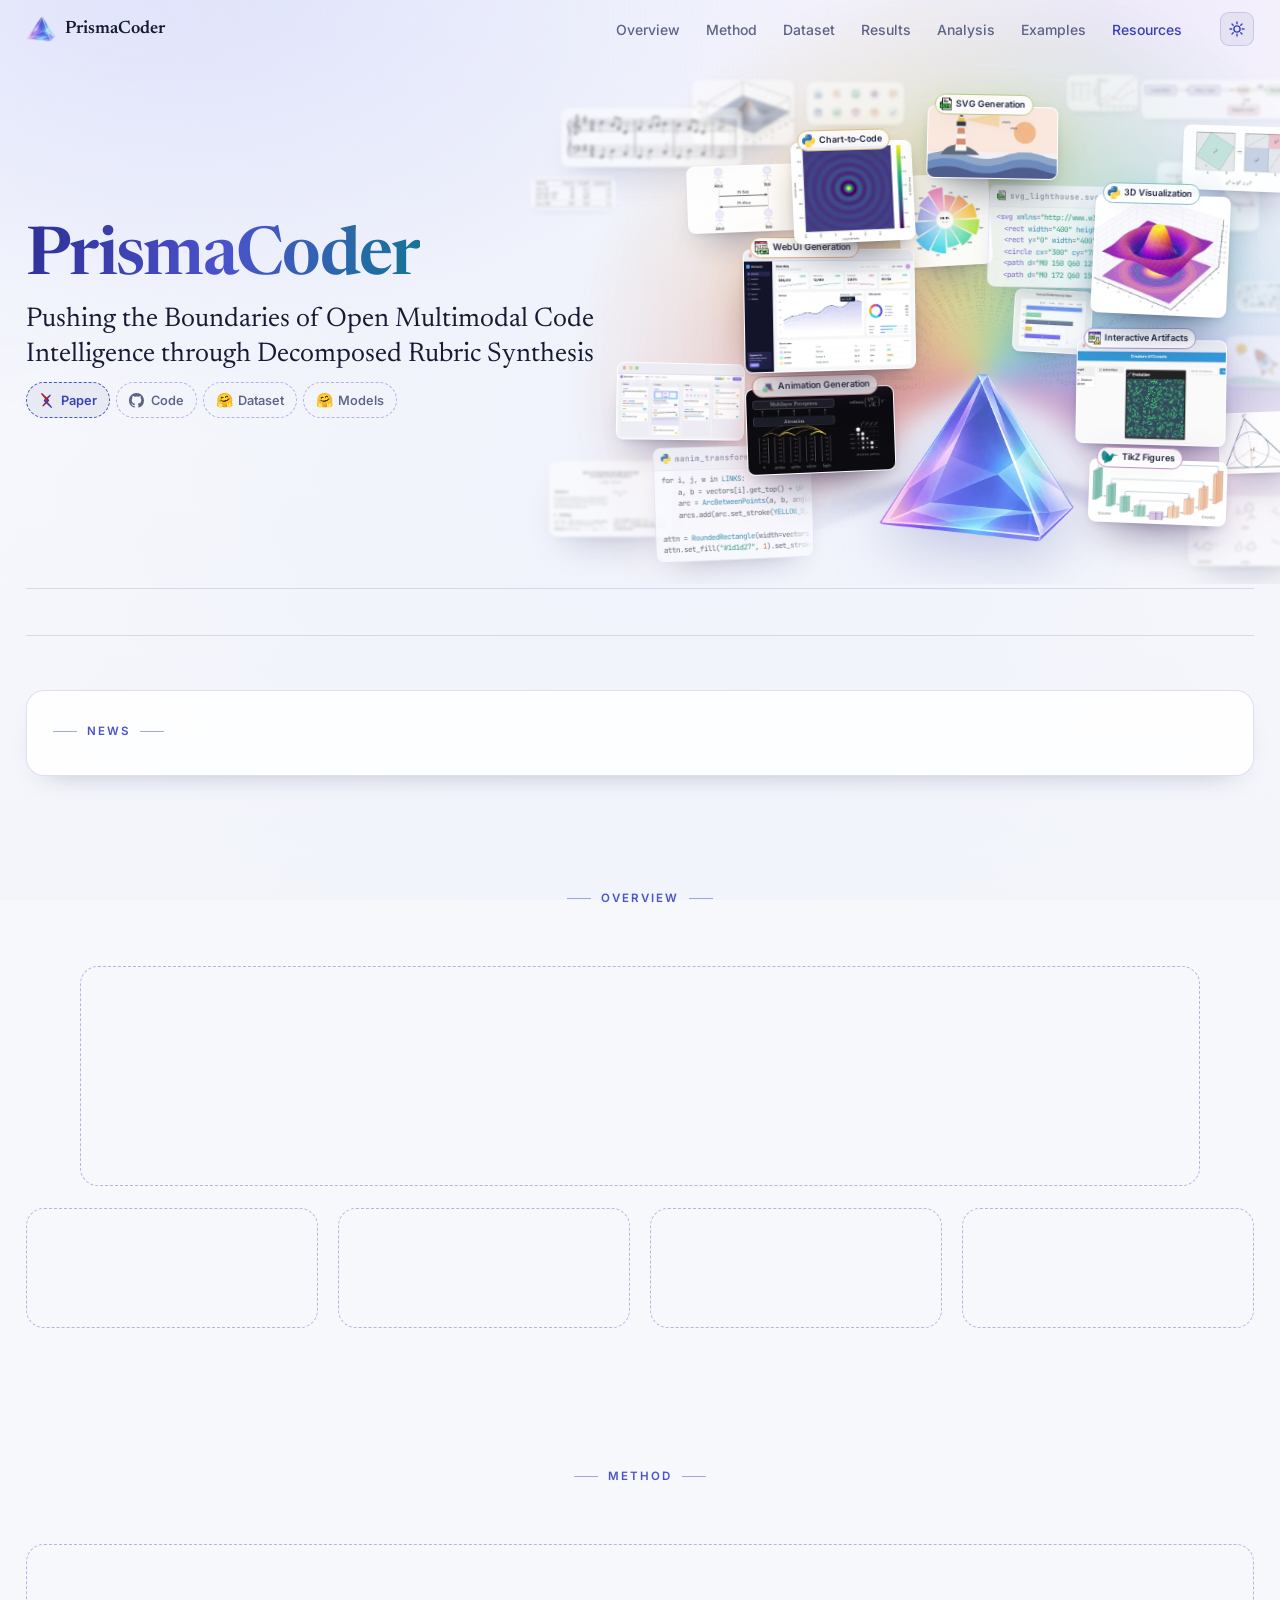
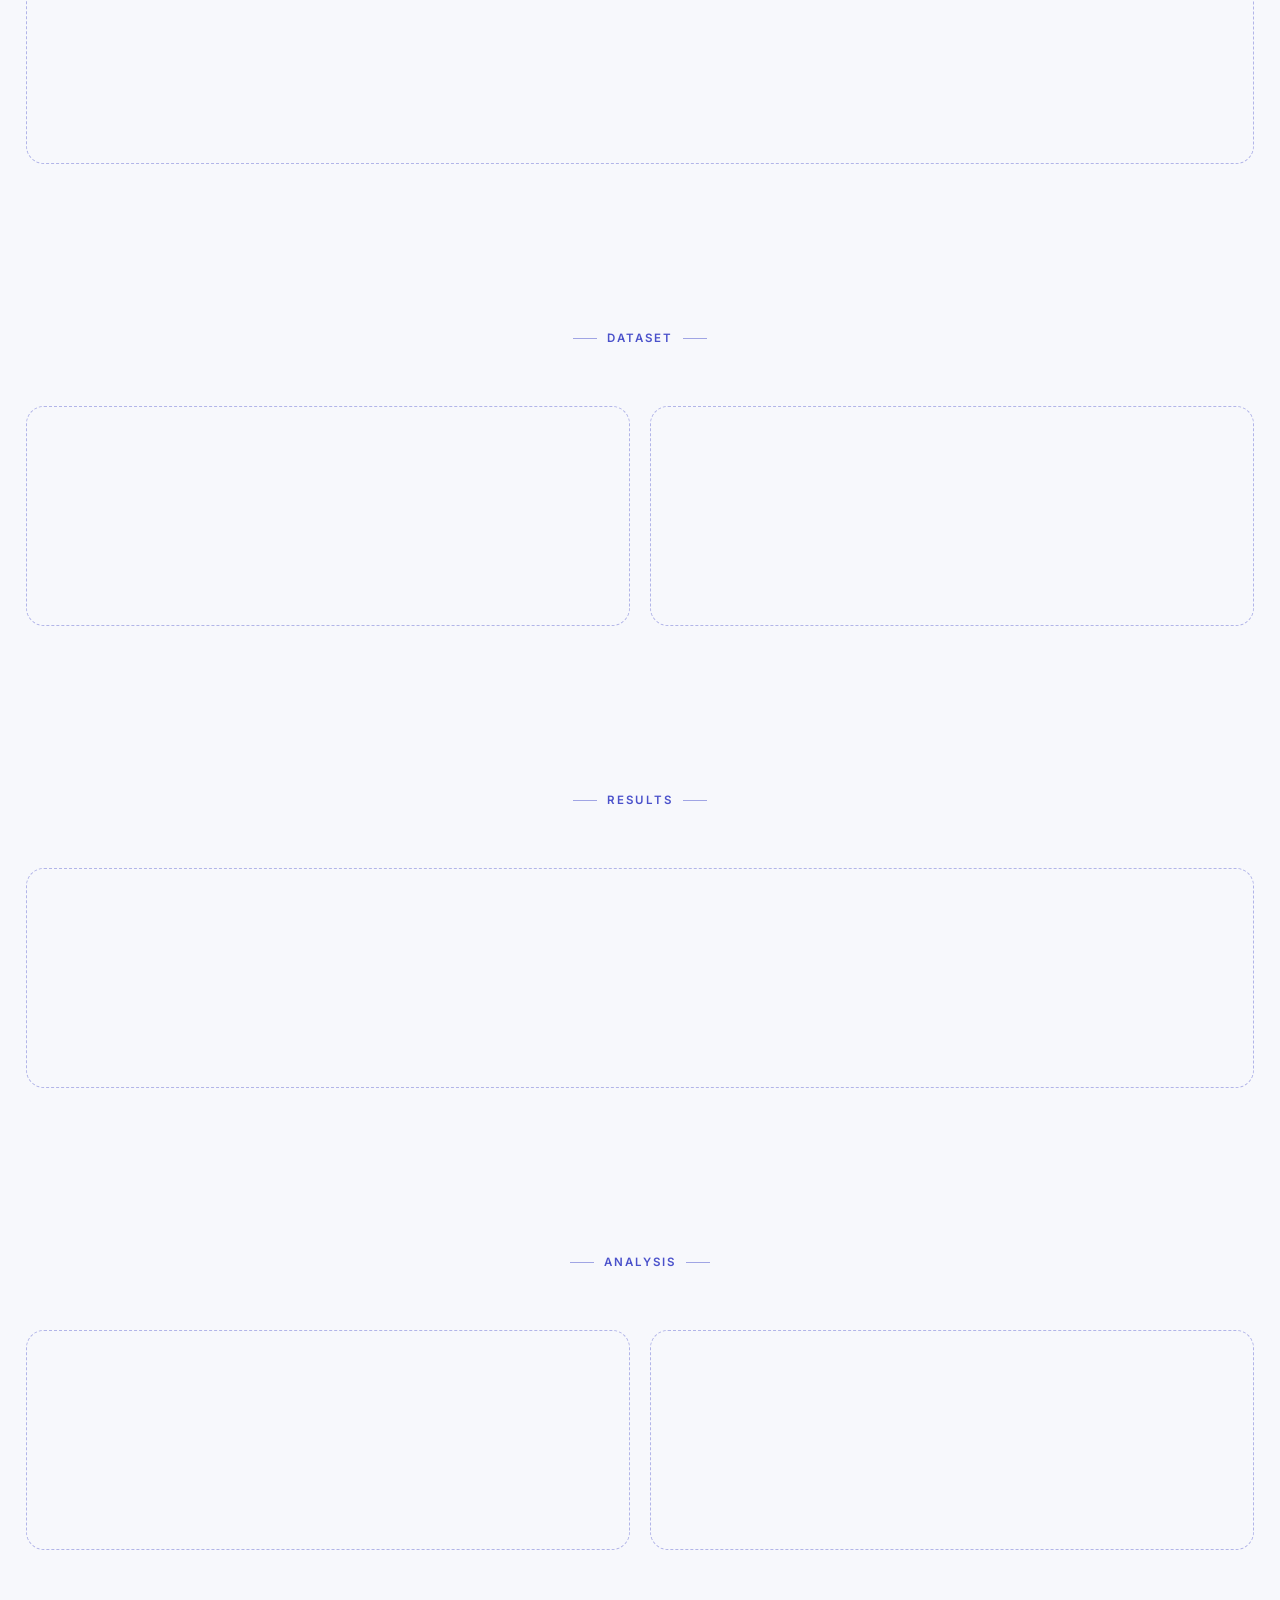
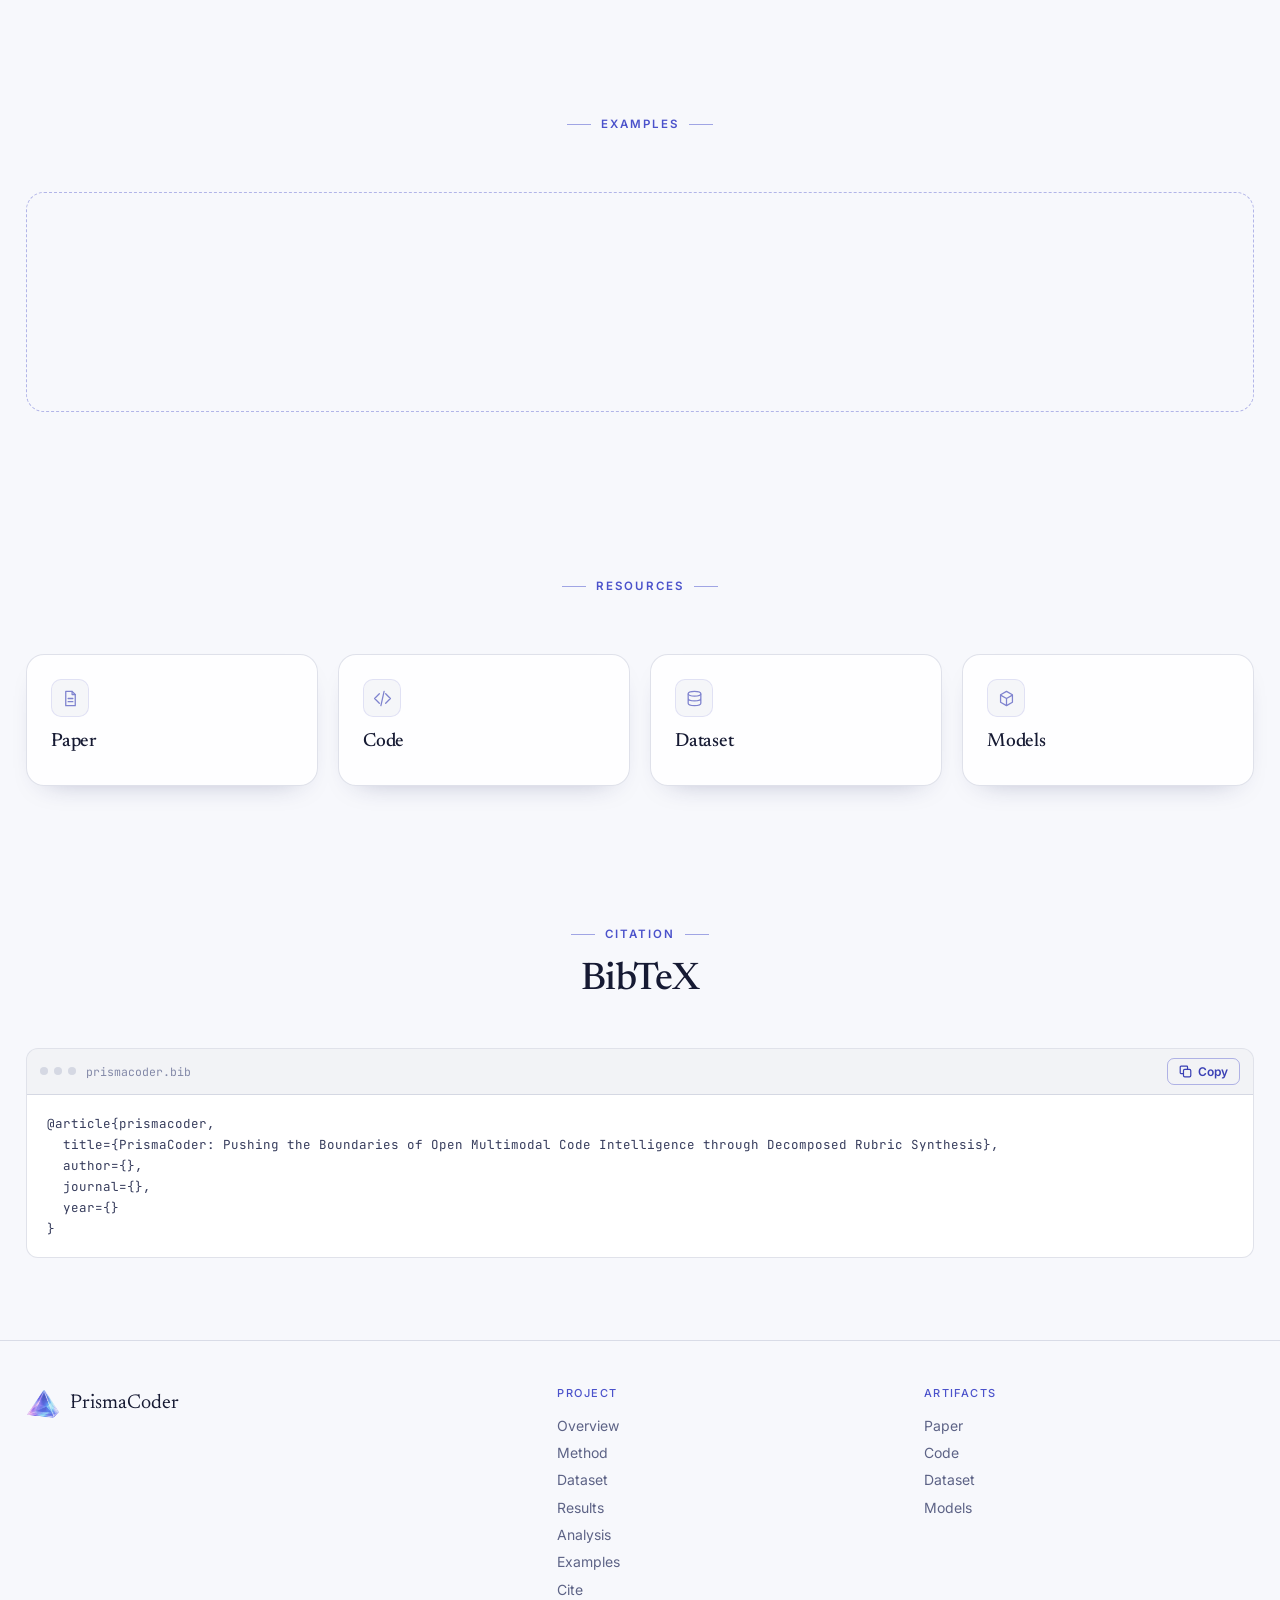
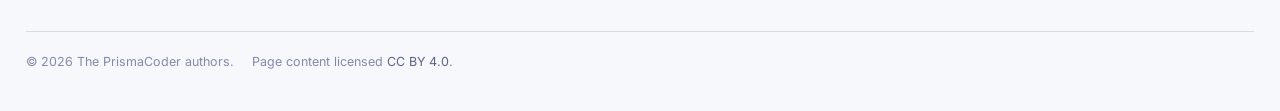
==== commit 6675dce9: "Nudge hero cover left and read shared renders from the paper tree" ====
--- a/index.html
+++ b/index.html
@@ -186,7 +186,7 @@
 
       <!-- cover:start (generated by tools/build_cover.py; edit the script, not this block) -->
       <figure class="hero-art cover">
-        <div class="cover-scene" style="left:-41.667%;top:-5.556%;width:150.000%;aspect-ratio:900 / 600">
+        <div class="cover-scene" style="left:-46.667%;top:-5.556%;width:150.000%;aspect-ratio:900 / 600">
           <div class="cover-burst" style="left:3.333%;top:-24.592%;width:115.556%;--fan:conic-gradient(from -130.0deg, #D98C8C00 0deg, #D98C8C 26.0deg, #DD9587 40.9deg, #E0A084 55.7deg, #DFAE7F 70.6deg, #DDB57E 85.4deg, #D6C27C 100.3deg, #CBC97D 115.1deg, #B9CB82 130.0deg, #A3CB8E 144.9deg, #8FC9A4 159.7deg, #82C6BC 174.6deg, #82BFD1 189.4deg, #86B3D9 204.3deg, #9A96D6 219.1deg, #C48FBE 234.0deg, #C48FBE00 260.0deg)" aria-hidden="true"></div>
           <svg class="cover-lines" viewBox="0 0 900 600" aria-hidden="true">
             <defs>
@@ -269,7 +269,7 @@
   <span class="tk">&lt;circle</span> <span class="ta">cx</span>=<span class="ts">&quot;300&quot;</span> <span class="ta">cy</span>=<span class="ts">&quot;78&quot;</span> <span class="ta">r</span>=<span class="ts">&quot;34&quot;</span> <span class="ta">fill</span>=<span class="ts">&quot;#F2B98A&quot;</span><span class="tk">/&gt;</span>
   <span class="tk">&lt;path</span> <span class="ta">d</span>=<span class="ts">&quot;M0 150 Q60 128 120 150 T240 150 T360 150 T480 150 V220 H0 Z&quot;</span> <span class="ta">fill</span>=<span class="ts">&quot;#8FA8C8&quot;</span><span class="tk">/&gt;</span>
   <span class="tk">&lt;path</span> <span class="ta">d</span>=<span class="ts">&quot;M0 172 Q60 150 120 172 T240 172 T360 172 T480 172 V220 H0 Z&quot;</span> <span class="ta">fill</span>=<span class="ts">&quot;#6D8ABE&quot;</span><span class="tk">/&gt;</span></pre></div></div></div>
-            <div class="scene-item is-code" style="left:16.667%;top:75.333%;width:21.778%;--fx:33.56;--fy:-14.28;--i:7;--band:#d98c8c"><div class="scene-tilt" style="--ry:10deg;--rx:0deg;--rz:-2deg"><div class="scene-code"><span class="scene-code-tab"><img src="public/cover/icons/python.png" alt="">transformer.py</span><pre>for i, j, w in <span class="tt">LINKS</span>:
+            <div class="scene-item is-code" style="left:16.667%;top:75.333%;width:21.778%;--fx:33.56;--fy:-14.28;--i:7;--band:#d98c8c"><div class="scene-tilt" style="--ry:10deg;--rx:0deg;--rz:-2deg"><div class="scene-code"><span class="scene-code-tab"><img src="public/cover/icons/python.png" alt="">manim_transformer.py</span><pre>for i, j, w in <span class="tt">LINKS</span>:
     a, b = vectors[i].get_top() + <span class="tt">UP</span> * <span class="tn">0.1</span>, vectors[j].get_top() + <span class="tt">UP</span> * <span class="tn">0.1</span>
     arc = <span class="tt">ArcBetweenPoints</span>(a, b, angle=-<span class="tt">PI</span> / <span class="tn">2.2</span>)
     arcs.add(arc.set_stroke(<span class="tt">YELLOW_D</span>, width=<span class="tn">1.5</span> + <span class="tn">7</span> * w, opacity=<span class="tn">0.25</span> + <span class="tn">0.7</span> * w))
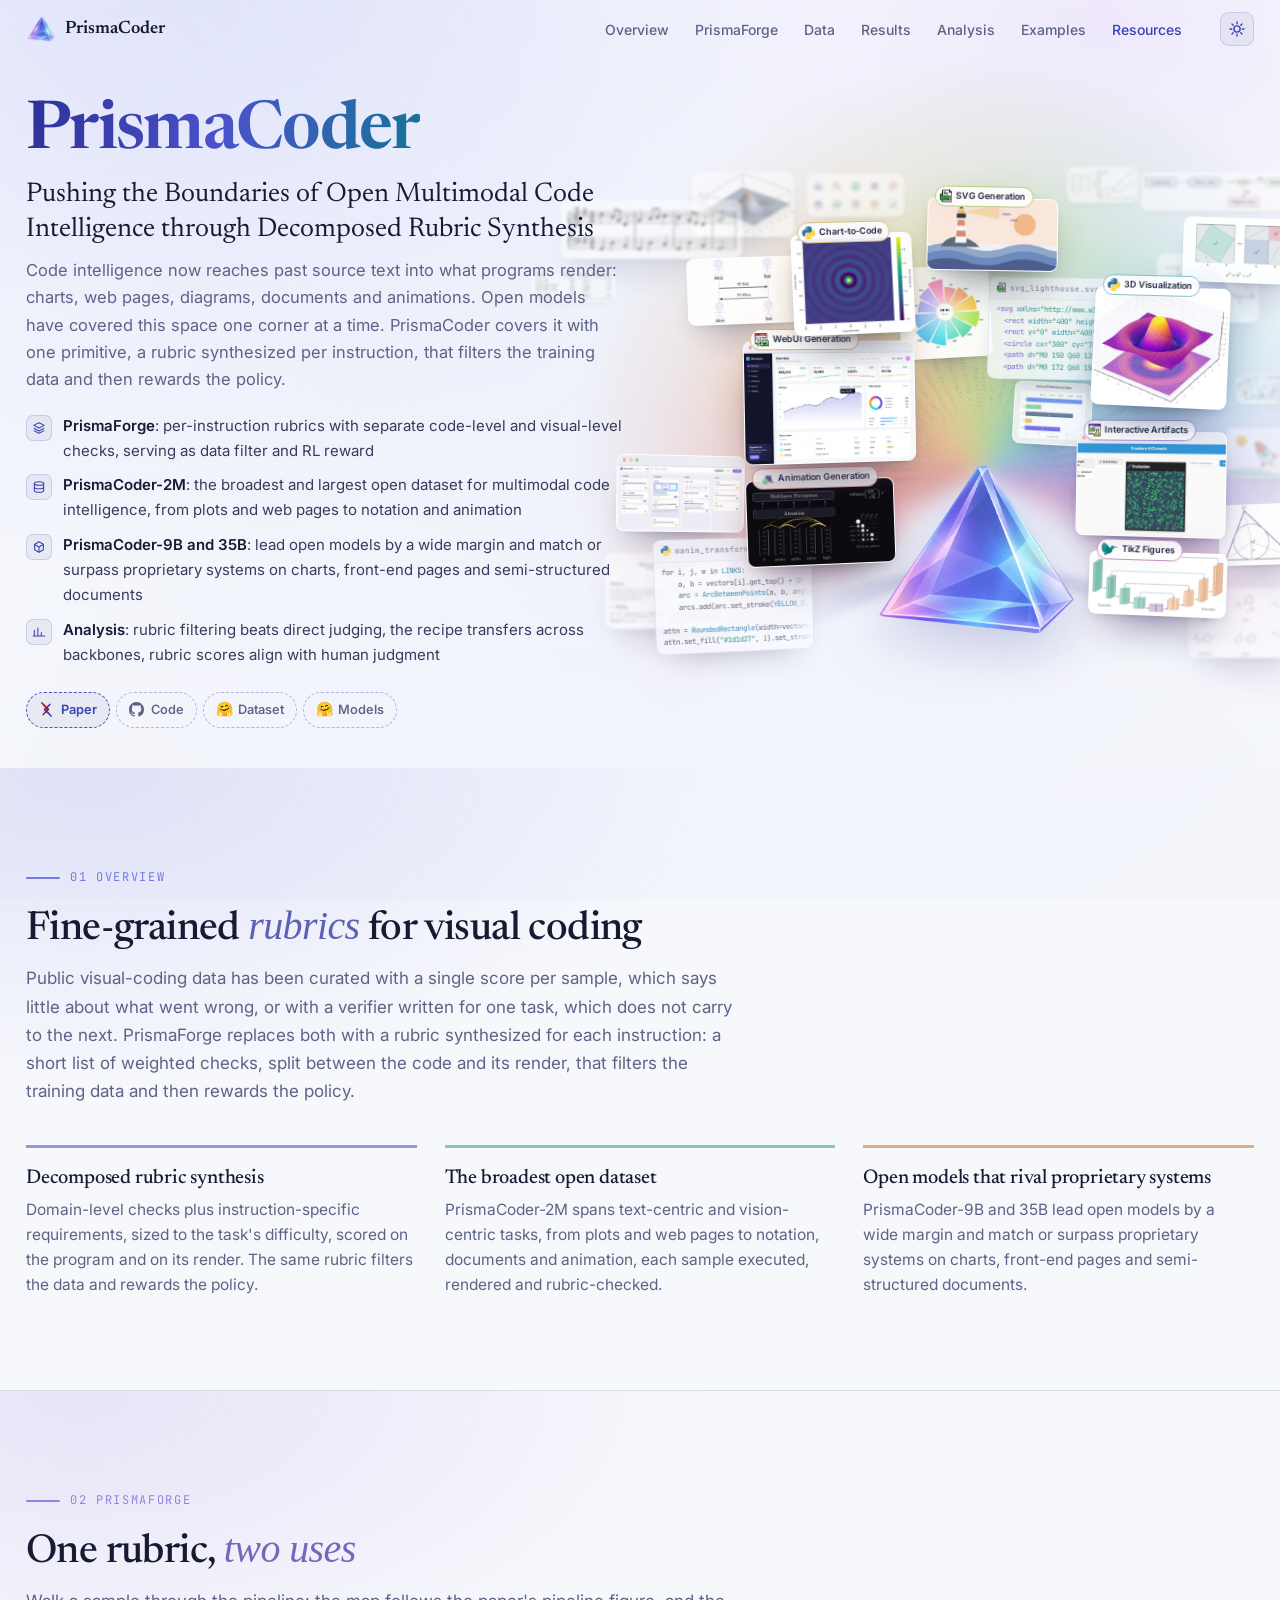
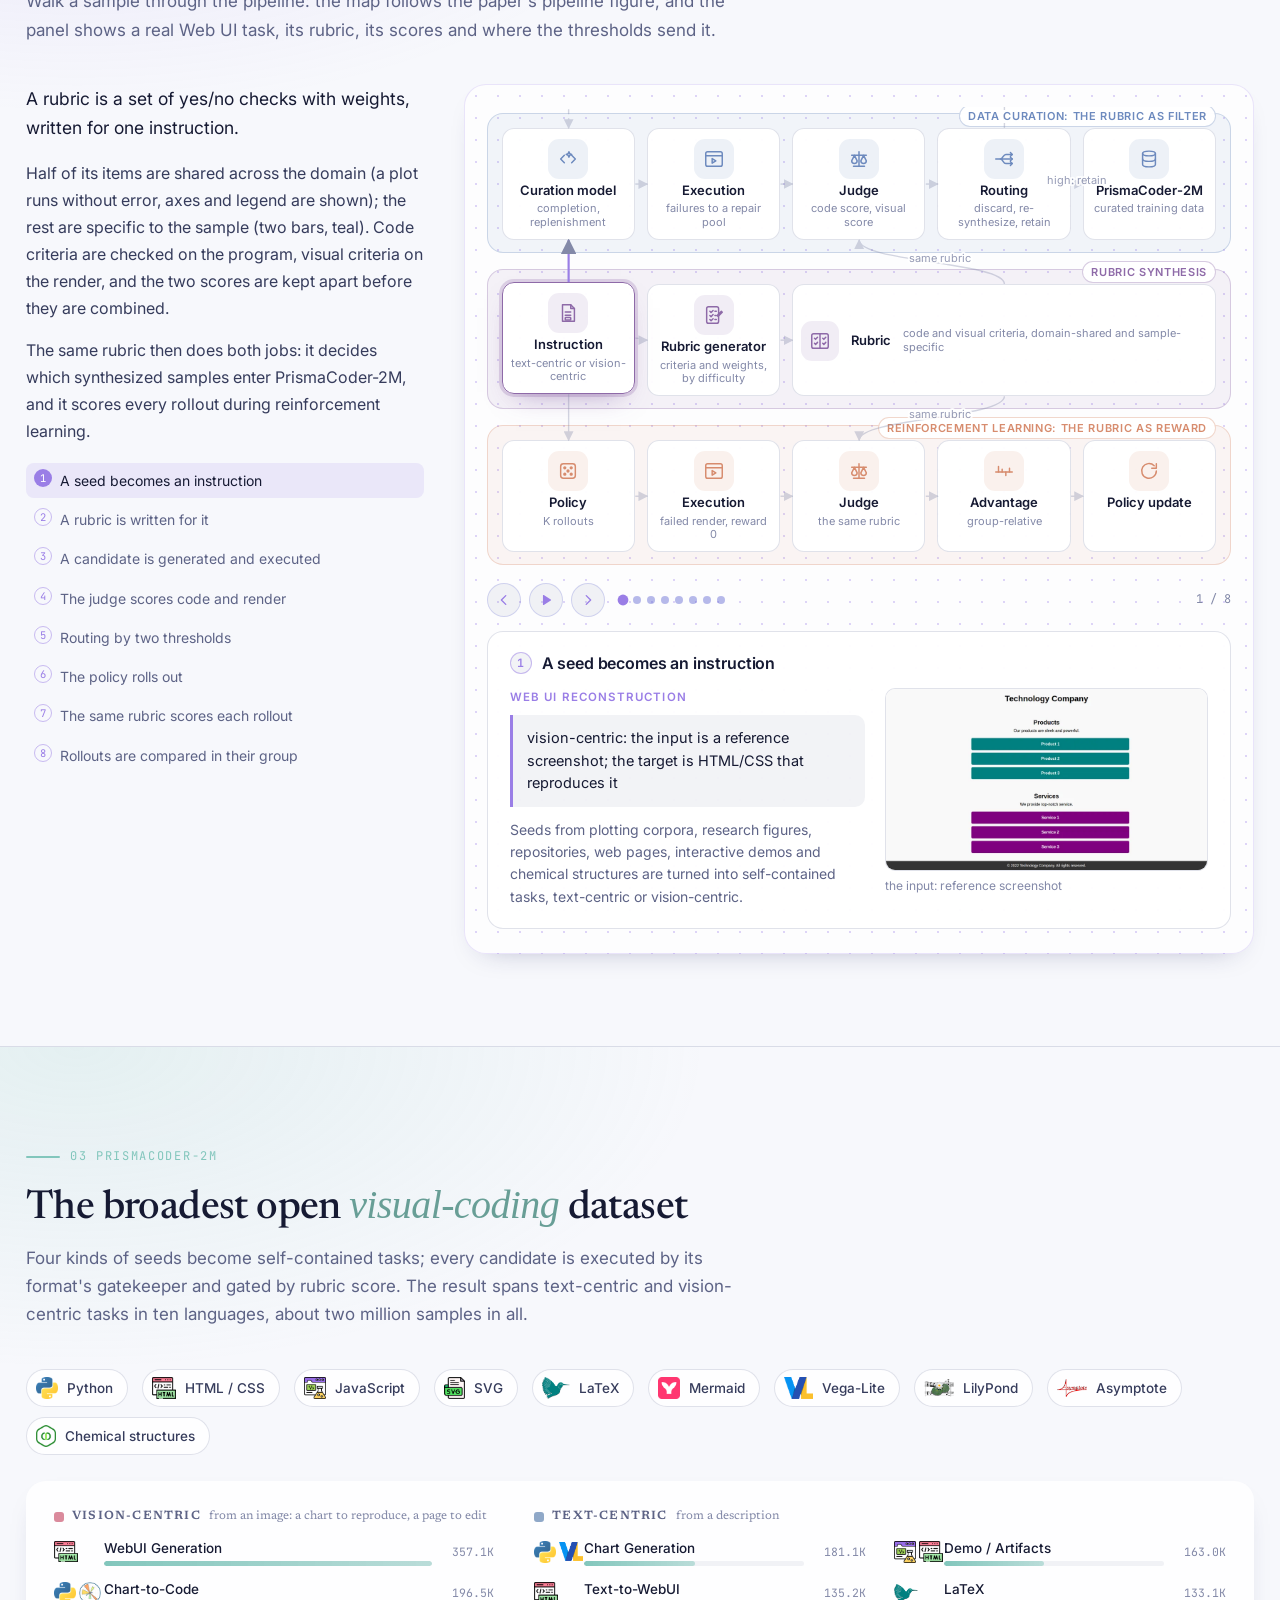
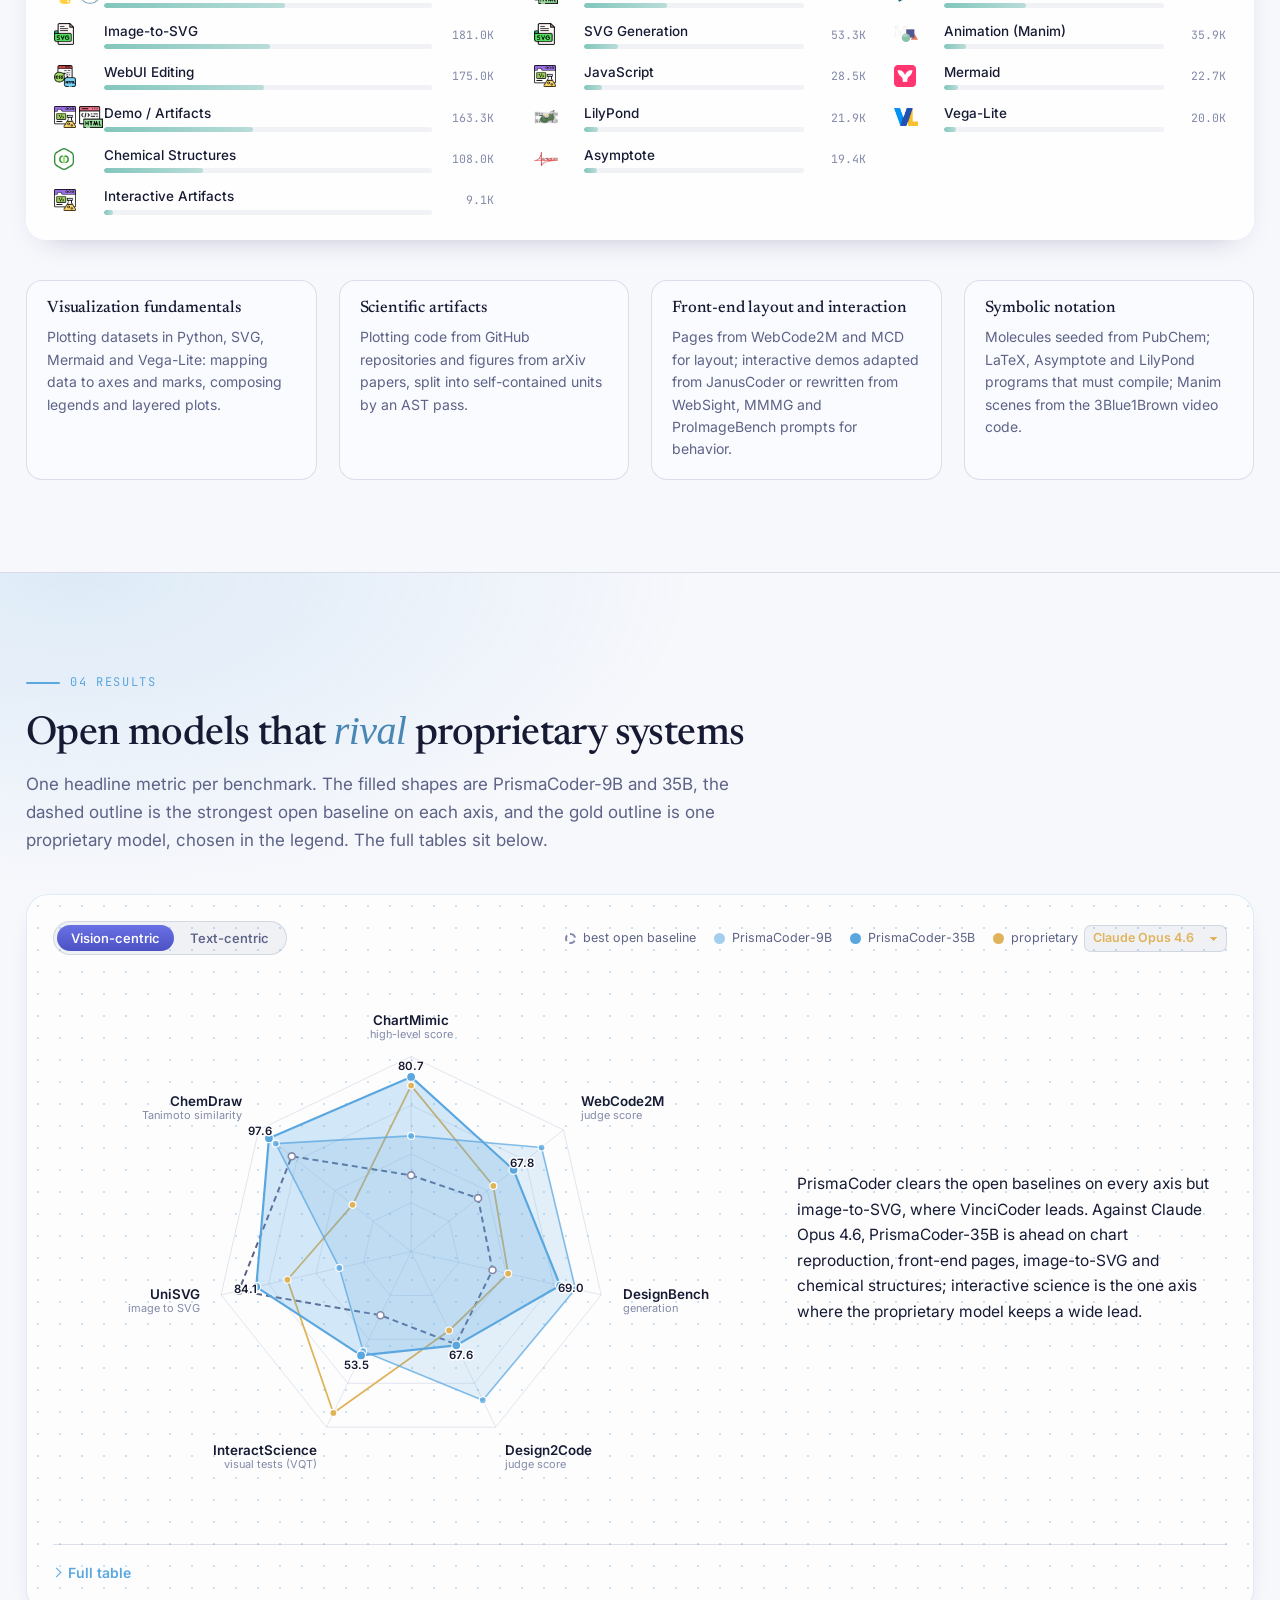
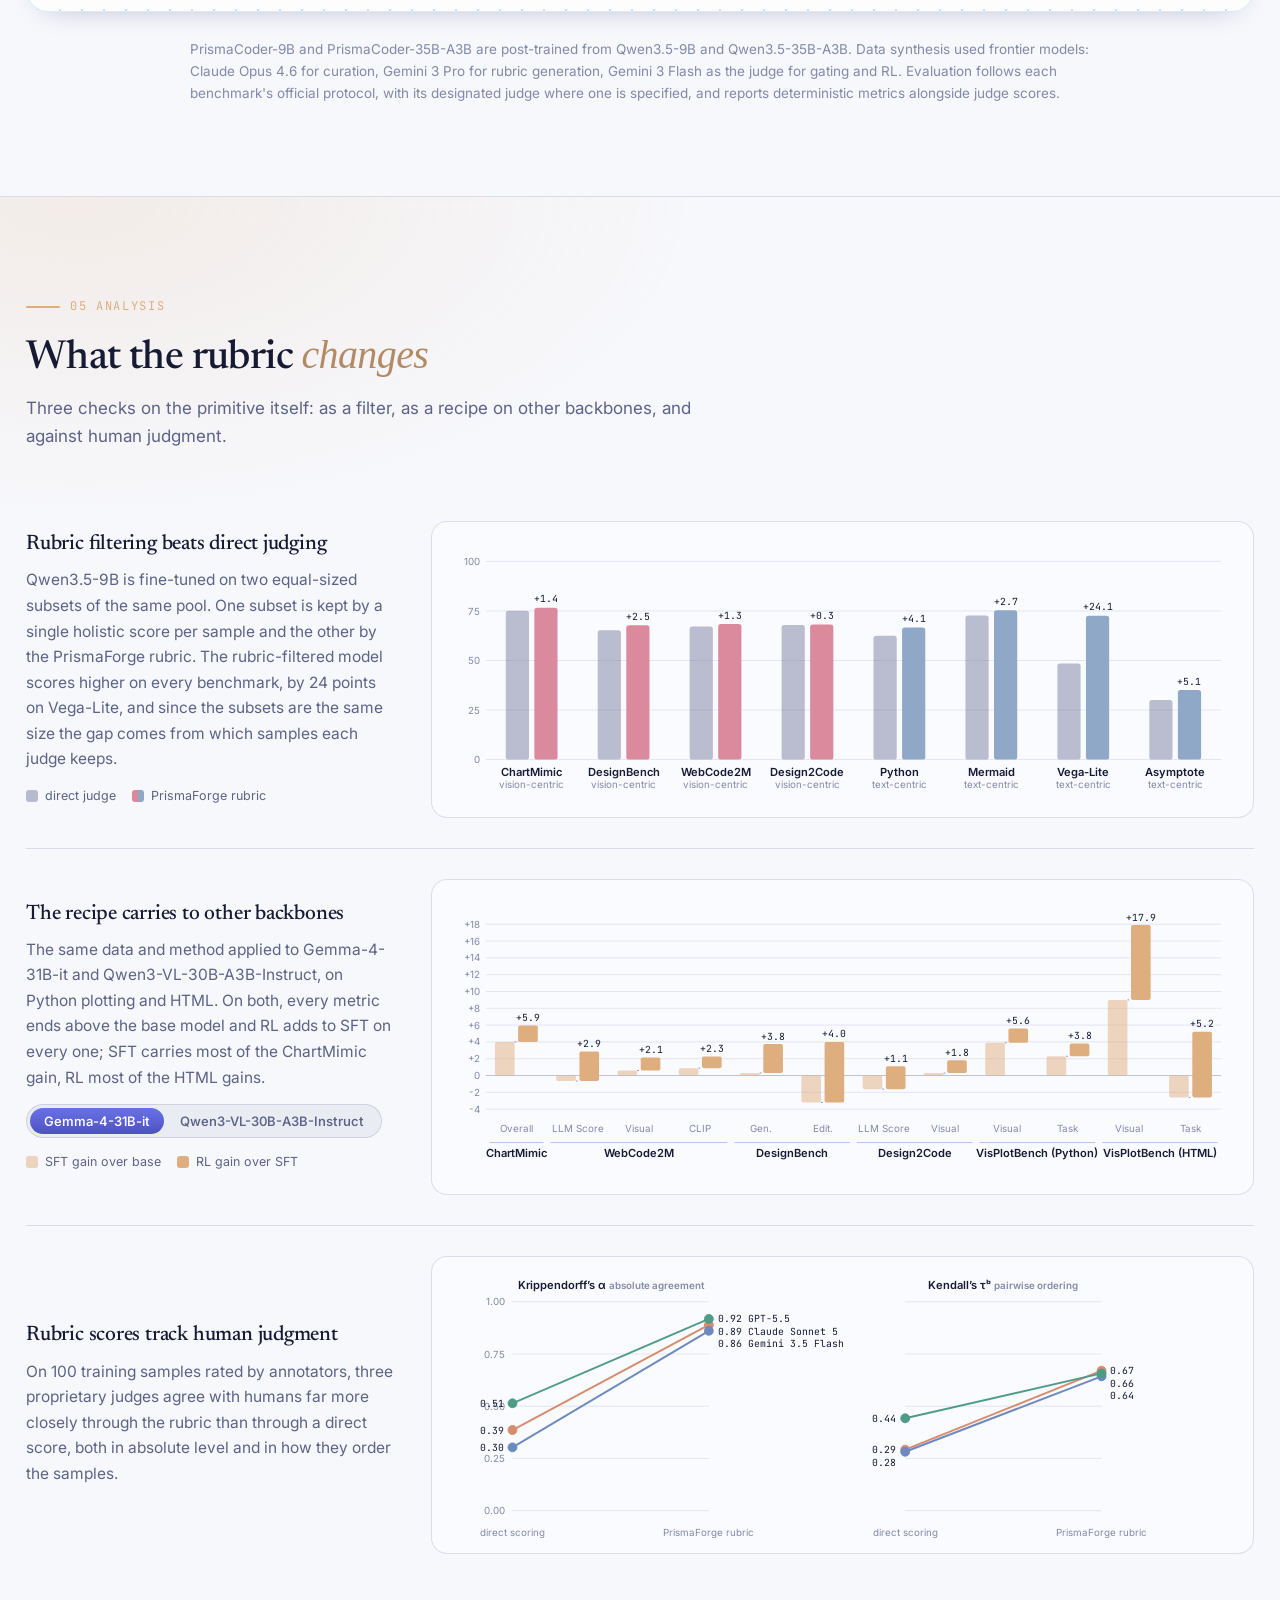
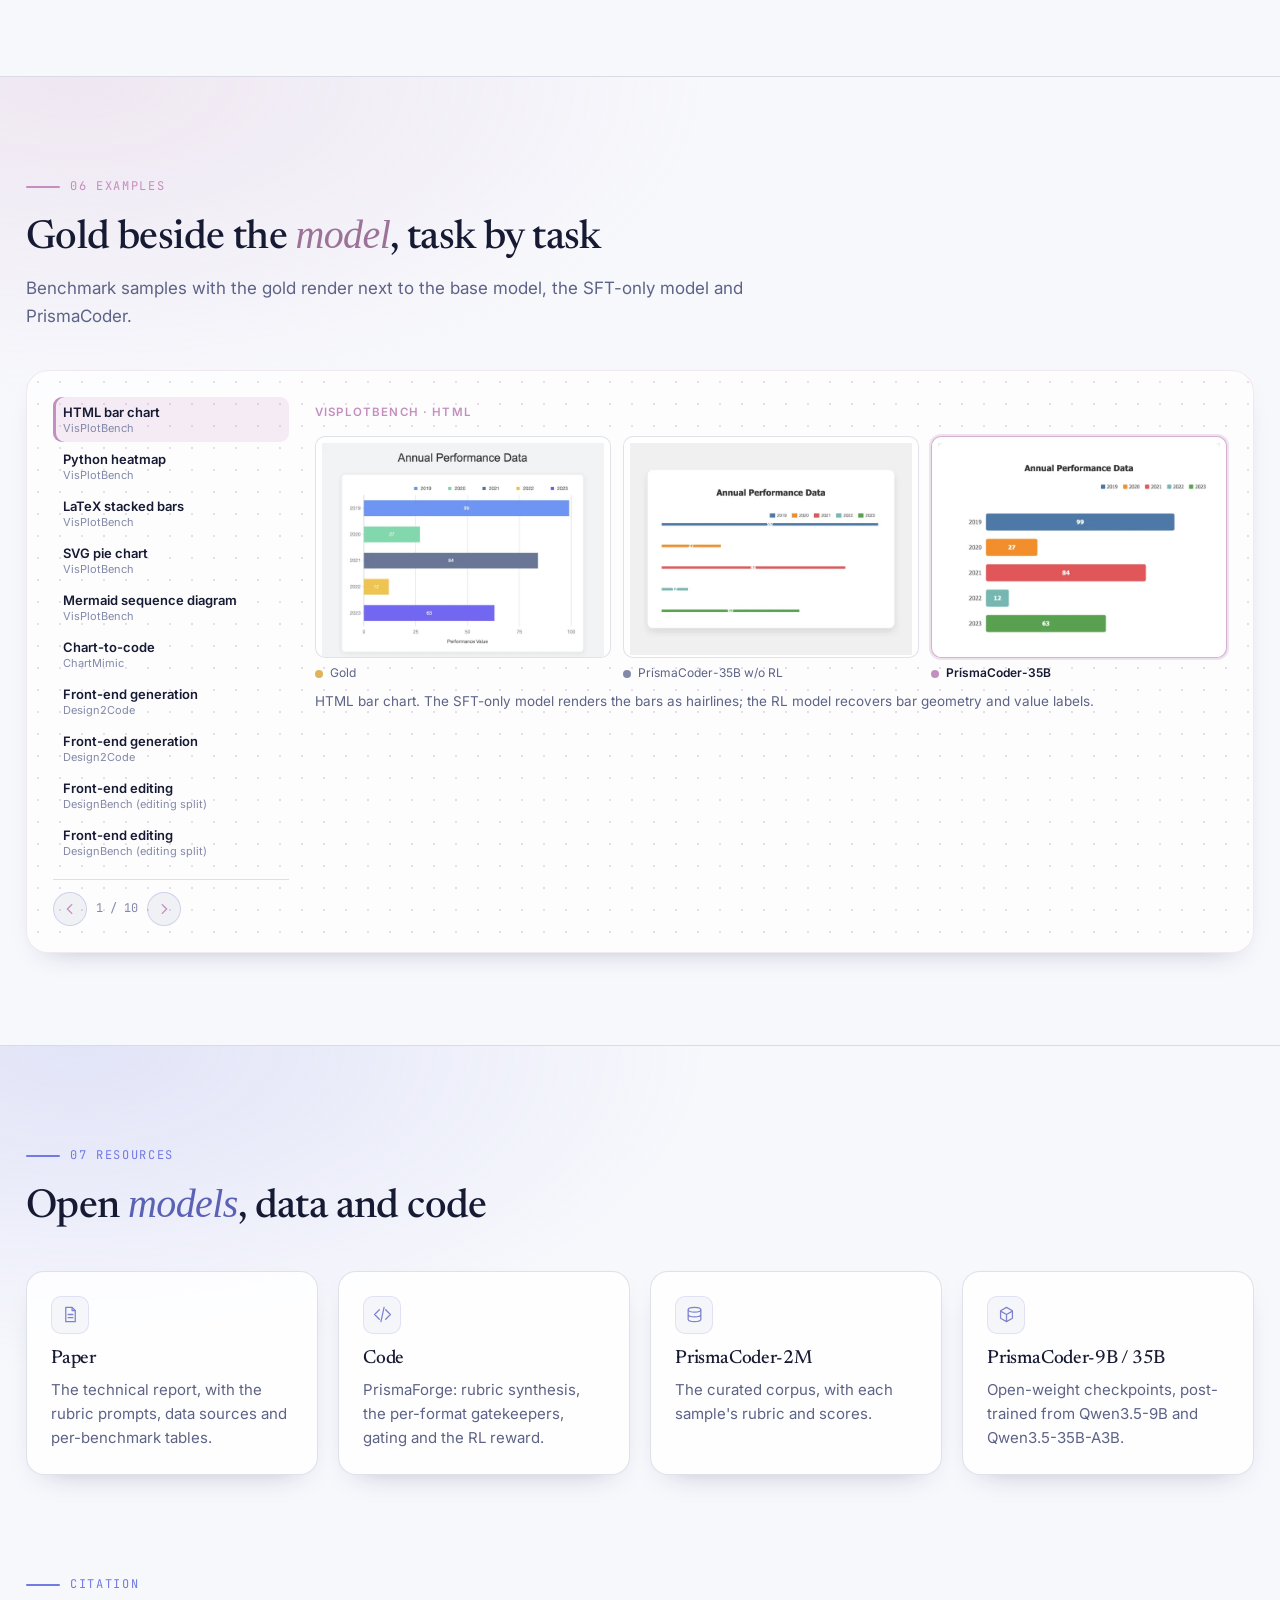
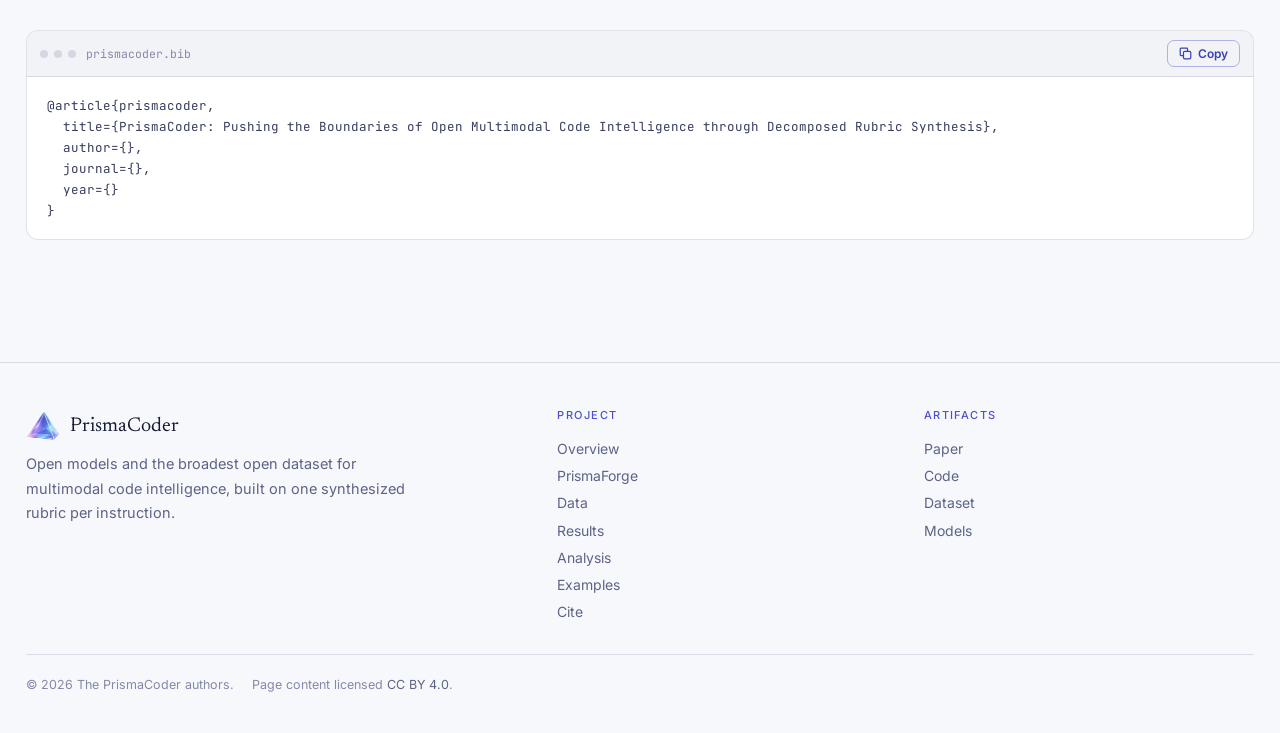
==== commit c26a9de1: "Build the full page: pipeline walkthrough, data, results, analysis, cases" ====
--- a/index.html
+++ b/index.html
@@ -7,7 +7,7 @@
   <title>PrismaCoder: Pushing the Boundaries of Open Multimodal Code Intelligence through Decomposed Rubric Synthesis</title>
   <!-- TODO: a one-sentence page description here and in og:/twitter:description. -->
   <meta name="description"
-    content="PrismaCoder: Pushing the Boundaries of Open Multimodal Code Intelligence through Decomposed Rubric Synthesis">
+    content="PrismaCoder: open models and the broadest open dataset for multimodal code intelligence, curated and trained with a rubric synthesized per instruction that serves as both data filter and RL reward.">
   <meta name="color-scheme" content="light dark">
   <meta name="theme-color" content="#02091a">
 
@@ -44,6 +44,9 @@
       d.className += " js";
       var t;
       try { t = localStorage.getItem("prismacoder-theme"); } catch (e) { /* private mode */ }
+      /* ?theme=light|dark overrides for a shared link or a screenshot */
+      var q = /[?&]theme=(light|dark)/.exec(location.search);
+      if (q) t = q[1];
       if (t !== "light" && t !== "dark") {
         t = window.matchMedia("(prefers-color-scheme: light)").matches ? "light" : "dark";
       }
@@ -104,8 +107,8 @@
         -->
         <!-- Section links double as the scroll-spy list (main.js reads them). -->
         <li><a href="#overview">Overview</a></li>
-        <li><a href="#method">Method</a></li>
-        <li><a href="#dataset">Dataset</a></li>
+        <li><a href="#pipeline">PrismaForge</a></li>
+        <li><a href="#data">Data</a></li>
         <li><a href="#results">Results</a></li>
         <li><a href="#analysis">Analysis</a></li>
         <li><a href="#examples">Examples</a></li>
@@ -139,19 +142,55 @@
     <div class="wrap wrap-wide hero-split">
       <div class="hero-content">
         <h1><span class="grad-text">PrismaCoder</span></h1>
-        <p class="tagline">Pushing the Boundaries of Open Multimodal Code Intelligence<br class="br-lg">
+        <p class="tagline">Pushing the Boundaries of Open Multimodal Code Intelligence
           through Decomposed Rubric Synthesis</p>
 
-        <!-- TODO: lede (motivation, two or three sentences).
-        <p class="lede">…</p> -->
-
-        <!-- TODO: contribution bullets, one per artifact; bold only the lead phrase.
+        <p class="lede">Code intelligence now reaches past source text into what programs render: charts,
+          web pages, diagrams, documents and animations. Open models have covered this space one corner at
+          a time. PrismaCoder covers it with one primitive, a rubric synthesized per instruction, that
+          filters the training data and then rewards the policy.</p>
+
         <ul class="bullets">
           <li>
-            <span class="b-ico" aria-hidden="true"><svg viewBox="0 0 24 24" fill="none" stroke="currentColor" stroke-width="1.8">…</svg></span>
-            <span><b>Lead phrase</b> rest of the bullet</span>
+            <span class="b-ico" aria-hidden="true">
+              <svg aria-hidden="true" viewBox="0 0 24 24" fill="none" stroke="currentColor" stroke-width="1.8">
+                <path d="M12 3 21 7.5 12 12 3 7.5 12 3Z" stroke-linejoin="round" />
+                <path d="M3 12.5 12 17l9-4.5M3 16.5 12 21l9-4.5" stroke-linejoin="round" />
+              </svg>
+            </span>
+            <span><b>PrismaForge</b>: per-instruction rubrics with separate code-level and visual-level
+              checks, serving as data filter and RL reward</span>
           </li>
-        </ul> -->
+          <li>
+            <span class="b-ico" aria-hidden="true">
+              <svg aria-hidden="true" viewBox="0 0 24 24" fill="none" stroke="currentColor" stroke-width="1.8">
+                <ellipse cx="12" cy="6" rx="8" ry="3" />
+                <path d="M4 6v6c0 1.66 3.58 3 8 3s8-1.34 8-3V6M4 12v6c0 1.66 3.58 3 8 3s8-1.34 8-3v-6" />
+              </svg>
+            </span>
+            <span><b>PrismaCoder-2M</b>: the broadest and largest open dataset for multimodal code
+              intelligence, from plots and web pages to notation and animation</span>
+          </li>
+          <li>
+            <span class="b-ico" aria-hidden="true">
+              <svg aria-hidden="true" viewBox="0 0 24 24" fill="none" stroke="currentColor" stroke-width="1.8">
+                <path d="M12 3l7.5 4.2v9.6L12 21l-7.5-4.2V7.2L12 3Z" stroke-linejoin="round" />
+                <path d="M12 12v9M12 12 4.5 7.8M12 12l7.5-4.2" stroke-linejoin="round" />
+              </svg>
+            </span>
+            <span><b>PrismaCoder-9B and 35B</b>: lead open models by a wide margin and match or surpass
+              proprietary systems on charts, front-end pages and semi-structured documents</span>
+          </li>
+          <li>
+            <span class="b-ico" aria-hidden="true">
+              <svg aria-hidden="true" viewBox="0 0 24 24" fill="none" stroke="currentColor" stroke-width="1.8">
+                <path d="M4 19V9M10 19V5M16 19v-6M22 19H2" stroke-linecap="round" />
+              </svg>
+            </span>
+            <span><b>Analysis</b>: rubric filtering beats direct judging, the recipe transfers across
+              backbones, rubric scores align with human judgment</span>
+          </li>
+        </ul>
 
         <!-- Release links. Each is parked (class "pending", no href) until its
              artifact is public: then drop "pending" and add the href. -->
@@ -237,8 +276,8 @@
             <div class="scene-item" style="left:84.667%;top:17.667%;width:13.778%;--fx:-30.44;--fy:25.00;--i:15;--band:#82c3c5"><div class="scene-tilt" style="--ry:0deg;--rx:0deg;--rz:0deg"><div class="scene-card"><img src="public/cover/mathfig.webp" alt="" width="260" height="174" decoding="async"></div></div></div>
             <div class="scene-item" style="left:95.333%;top:42.000%;width:13.333%;--fx:-40.89;--fy:11.43;--i:16;--band:#86b3d9"><div class="scene-tilt" style="--ry:0deg;--rx:0deg;--rz:0deg"><div class="scene-card"><img src="public/cover/bubbles.webp" alt="" width="252" height="74" decoding="async"></div></div></div>
             <div class="scene-item" style="left:37.333%;top:1.333%;width:13.111%;--fx:17.22;--fy:37.69;--i:18;--band:#d2c47c"><div class="scene-tilt" style="--ry:0deg;--rx:0deg;--rz:0deg"><div class="scene-card"><img src="public/cover/icons.webp" alt="" width="248" height="106" decoding="async"></div></div></div>
-            <div class="scene-item" style="left:72.444%;top:0.000%;width:9.556%;--fx:-16.11;--fy:39.01;--i:19;--band:#99ca99"><div class="scene-tilt" style="--ry:0deg;--rx:0deg;--rz:0deg"><div class="scene-card"><img src="public/cover/lines.webp" alt="" width="181" height="90" decoding="async"></div></div></div>
-            <div class="scene-item" style="left:2.444%;top:78.333%;width:16.667%;--fx:50.33;--fy:-15.89;--i:21;--band:#d98c8c"><div class="scene-tilt" style="--ry:0deg;--rx:0deg;--rz:0deg"><div class="scene-card"><img src="public/cover/latex.webp" alt="" width="315" height="191" decoding="async"></div></div></div>
+            <div class="scene-item" style="left:10.000%;top:78.333%;width:16.667%;--fx:42.78;--fy:-15.89;--i:19;--band:#d98c8c"><div class="scene-tilt" style="--ry:0deg;--rx:0deg;--rz:0deg"><div class="scene-card"><img src="public/cover/latex.webp" alt="" width="315" height="191" decoding="async"></div></div></div>
+            <div class="scene-item" style="left:72.444%;top:0.000%;width:9.556%;--fx:-16.11;--fy:39.01;--i:20;--band:#99ca99"><div class="scene-tilt" style="--ry:0deg;--rx:0deg;--rz:0deg"><div class="scene-card"><img src="public/cover/lines.webp" alt="" width="181" height="90" decoding="async"></div></div></div>
             <div class="scene-item" style="left:82.444%;top:1.000%;width:21.778%;--fx:-32.22;--fy:38.15;--i:22;--band:#86c7b5"><div class="scene-tilt" style="--ry:0deg;--rx:0deg;--rz:0deg"><div class="scene-card"><img src="public/cover/flowchart.webp" alt="" width="412" height="97" decoding="async"></div></div></div>
             <div class="scene-item" style="left:21.778%;top:1.000%;width:13.778%;--fx:32.44;--fy:36.34;--i:23;--band:#dcb77e"><div class="scene-tilt" style="--ry:0deg;--rx:0deg;--rz:0deg"><div class="scene-card"><img src="public/cover/surface.webp" alt="" width="260" height="165" decoding="async"></div></div></div>
             <div class="scene-item" style="left:4.000%;top:6.667%;width:24.444%;--fx:44.89;--fy:33.05;--i:24;--band:#deb17f"><div class="scene-tilt" style="--ry:0deg;--rx:0deg;--rz:0deg"><div class="scene-card"><img src="public/cover/score.webp" alt="" width="462" height="147" decoding="async"></div></div></div>
@@ -250,7 +289,7 @@
             <div class="scene-item" style="left:92.889%;top:68.333%;width:11.111%;--fx:-37.33;--fy:-8.25;--i:11;--band:#c090c0"><div class="scene-tilt" style="--ry:-8deg;--rx:0deg;--rz:-2deg"><div class="scene-card"><img src="public/cover/geometry.webp" alt="" width="210" height="154" decoding="async"></div></div></div>
             <div class="scene-item" style="left:11.556%;top:58.333%;width:17.556%;--fx:40.78;--fy:-1.89;--i:14;--band:#dc9388"><div class="scene-tilt" style="--ry:10deg;--rx:0deg;--rz:1deg"><div class="scene-card is-window"><span class="scene-bar"><i></i><i></i><i></i></span><img src="public/cover/kanban.webp" alt="" width="332" height="166" decoding="async"></div></div></div>
             <div class="scene-item" style="left:21.111%;top:18.333%;width:15.556%;--fx:32.22;--fy:24.69;--i:17;--band:#deb17f"><div class="scene-tilt" style="--ry:8deg;--rx:0deg;--rz:-2deg"><div class="scene-card"><img src="public/cover/sequence.webp" alt="" width="294" height="169" decoding="async"></div></div></div>
-            <div class="scene-item" style="left:88.000%;top:10.333%;width:15.556%;--fx:-34.67;--fy:30.13;--i:20;--band:#82c4c2"><div class="scene-tilt" style="--ry:-8deg;--rx:0deg;--rz:2deg"><div class="scene-card"><img src="public/cover/theorem.webp" alt="" width="294" height="165" decoding="async"></div></div></div>
+            <div class="scene-item" style="left:88.000%;top:10.333%;width:15.556%;--fx:-34.67;--fy:30.13;--i:21;--band:#82c4c2"><div class="scene-tilt" style="--ry:-8deg;--rx:0deg;--rz:2deg"><div class="scene-card"><img src="public/cover/theorem.webp" alt="" width="294" height="165" decoding="async"></div></div></div>
           </div>
           <picture>
             <source srcset="public/logo.webp" type="image/webp">
@@ -289,9 +328,10 @@
   <!-- ==================================================================== -->
   <!-- Byline                                                                -->
   <!-- ==================================================================== -->
-  <section class="byline">
+  <!-- Author list: filled when the paper is on arXiv; the "empty" class hides the band until then. -->
+  <section class="byline empty">
     <div class="wrap wrap-wide">
-      <div class="panel">
+      <div class="byline-panel">
         <!-- TODO: authors and affiliations. "au eq" colors an equal-contribution
              author; each crest is a 96x96 transparent PNG pair (light / dark) in
              public/affil/.
@@ -313,7 +353,7 @@
     <!-- ================================================================== -->
     <!-- News                                                                -->
     <!-- ================================================================== -->
-    <section class="band-tight" id="news">
+    <section class="band-tight news-band empty" id="news">
       <div class="wrap">
         <div class="card news rise">
           <span class="eyebrow">News</span>
@@ -327,54 +367,173 @@
 
     <!-- ================================================================== -->
     <!-- Overview                                                            -->
-    <!-- Each section below is an empty slot: an eyebrow, a commented title  -->
-    <!-- and dashed placeholder blocks. Replace a block and drop its "slot"   -->
-    <!-- class when the content lands.                                       -->
-    <!-- ================================================================== -->
-    <section class="band-tight" id="overview">
+    <!-- ================================================================== -->
+    <section class="sec" id="overview" style="--hue: 114, 122, 227">
       <div class="wrap">
-        <div class="section-head">
-          <span class="eyebrow">Overview</span>
-          <!-- <h2 class="section-title">… <span class="grad-text">…</span></h2> -->
-        </div>
-        <!-- motivation + numbered contributions (ol.contribs) -->
-        <div class="card abstract slot rise"></div>
-        <!-- four feature cards linking to the sections below -->
-        <div class="grid grid-4 rise" style="margin-top:22px">
-          <div class="card feature slot short"></div>
-          <div class="card feature slot short"></div>
-          <div class="card feature slot short"></div>
-          <div class="card feature slot short"></div>
+        <div class="sec-head">
+          <span class="sec-index">01 Overview</span>
+          <h2 class="sec-title">Fine-grained <i>rubrics</i> for visual coding</h2>
+          <p class="sec-sub">Public visual-coding data has been curated with a single score per sample, which
+            says little about what went wrong, or with a verifier written for one task, which does not carry
+            to the next. PrismaForge replaces both with a rubric synthesized for each instruction: a short
+            list of weighted checks, split between the code and its render, that filters the training data
+            and then rewards the policy.</p>
+        </div>
+
+        <div class="trio rise">
+          <div style="--c: #9a96d6">
+            <h3><a href="#pipeline">Decomposed rubric synthesis</a></h3>
+            <p>Domain-level checks plus instruction-specific requirements, sized to the task's difficulty,
+              scored on the program and on its render. The same rubric filters the data and rewards the
+              policy.</p>
+          </div>
+          <div style="--c: #82c6bc">
+            <h3><a href="#data">The broadest open dataset</a></h3>
+            <p>PrismaCoder-2M spans text-centric and vision-centric tasks, from plots and web pages to
+              notation, documents and animation, each sample executed, rendered and rubric-checked.</p>
+          </div>
+          <div style="--c: #dfae7f">
+            <h3><a href="#results">Open models that rival proprietary systems</a></h3>
+            <p>PrismaCoder-9B and 35B lead open models by a wide margin and match or surpass proprietary
+              systems on charts, front-end pages and semi-structured documents.</p>
+          </div>
         </div>
       </div>
     </section>
 
     <!-- ================================================================== -->
-    <!-- Method                                                              -->
-    <!-- ================================================================== -->
-    <section class="band" id="method">
+    <!-- PrismaForge                                                         -->
+    <!-- ================================================================== -->
+    <section class="sec" id="pipeline" style="--hue: 154, 126, 230">
       <div class="wrap">
-        <div class="section-head">
-          <span class="eyebrow">Method</span>
-          <!-- <h2 class="section-title">…</h2>
-          <p class="section-sub">…</p> -->
-        </div>
-        <div class="card chart-card slot rise"></div>
+        <div class="sec-head">
+          <span class="sec-index">02 PrismaForge</span>
+          <h2 class="sec-title">One rubric, <i>two uses</i></h2>
+          <p class="sec-sub">Walk a sample through the pipeline: the map follows the paper's pipeline figure, and the
+            panel shows a real Web UI task, its rubric, its scores and where the thresholds send it.</p>
+        </div>
+
+        <div class="split">
+          <aside class="aside">
+            <p class="lead">A rubric is a set of yes/no checks with weights, written for one instruction.</p>
+            <p>Half of its items are shared across the domain (a plot runs without error, axes and legend
+              are shown); the rest are specific to the sample (two bars, teal). Code criteria are checked
+              on the program, visual criteria on the render, and the two scores are kept apart before they
+              are combined.</p>
+            <p>The same rubric then does both jobs: it decides which synthesized samples enter
+              PrismaCoder-2M, and it scores every rollout during reinforcement learning.</p>
+            <ol class="forge-steps">
+              <li>A seed becomes an instruction</li>
+              <li>A rubric is written for it</li>
+              <li>A candidate is generated and executed</li>
+              <li>The judge scores code and render</li>
+              <li>Routing by two thresholds</li>
+              <li>The policy rolls out</li>
+              <li>The same rubric scores each rollout</li>
+              <li>Rollouts are compared in their group</li>
+            </ol>
+          </aside>
+
+          <div class="stage forge rise" id="forge" tabindex="0" aria-label="PrismaForge walkthrough">
+            <div class="forge-map"></div>
+            <div class="forge-controls">
+              <button class="dctl forge-prev" type="button" aria-label="Previous step">
+                <svg viewBox="0 0 16 16" fill="none" stroke="currentColor" stroke-width="1.6" aria-hidden="true"><path d="M10 3 5 8l5 5" stroke-linecap="round" stroke-linejoin="round" /></svg>
+              </button>
+              <button class="dctl dctl-play forge-play" type="button" aria-pressed="false" aria-label="Play the walkthrough">
+                <svg class="ic-play" viewBox="0 0 16 16" fill="currentColor" aria-hidden="true"><path d="M4.5 2.8v10.4c0 .5.55.8.97.53l8-5.2a.63.63 0 0 0 0-1.06l-8-5.2a.63.63 0 0 0-.97.53Z" /></svg>
+                <svg class="ic-pause" viewBox="0 0 16 16" fill="currentColor" aria-hidden="true"><path d="M4 2.5h2.6v11H4v-11Zm5.4 0H12v11H9.4v-11Z" /></svg>
+              </button>
+              <button class="dctl forge-next" type="button" aria-label="Next step">
+                <svg viewBox="0 0 16 16" fill="none" stroke="currentColor" stroke-width="1.6" aria-hidden="true"><path d="m6 3 5 5-5 5" stroke-linecap="round" stroke-linejoin="round" /></svg>
+              </button>
+              <ol class="forge-dots"></ol>
+              <span class="forge-count" aria-hidden="true">1 / 8</span>
+            </div>
+            <div class="forge-panel"></div>
+          </div>
+        </div>
       </div>
     </section>
 
     <!-- ================================================================== -->
-    <!-- Dataset                                                             -->
-    <!-- ================================================================== -->
-    <section class="band" id="dataset">
+    <!-- Data                                                                -->
+    <!-- ================================================================== -->
+    <section class="sec" id="data" style="--hue: 130, 198, 188">
       <div class="wrap">
-        <div class="section-head">
-          <span class="eyebrow">Dataset</span>
-          <!-- <h2 class="section-title">…</h2> -->
-        </div>
-        <div class="grid grid-2 rise">
-          <div class="card chart-card slot"></div>
-          <div class="card chart-card slot"></div>
+        <div class="sec-head">
+          <span class="sec-index">03 PrismaCoder-2M</span>
+          <h2 class="sec-title">The broadest open <i>visual-coding</i> dataset</h2>
+          <p class="sec-sub">Four kinds of seeds become self-contained tasks; every candidate is executed by its
+            format's gatekeeper and gated by rubric score. The result spans text-centric and vision-centric
+            tasks in ten languages, about two million samples in all.</p>
+        </div>
+
+        <ul class="langs rise">
+            <li><img src="public/lang/python.png" alt=""><span>Python</span></li>
+            <li><img src="public/lang/html3.png" alt=""><span>HTML / CSS</span></li>
+            <li><img src="public/lang/js.png" alt=""><span>JavaScript</span></li>
+            <li><img src="public/lang/svg.png" alt=""><span>SVG</span></li>
+            <li><img src="public/lang/latex_bird.png" alt=""><span>LaTeX</span></li>
+            <li><img src="public/lang/mermaid.png" alt=""><span>Mermaid</span></li>
+            <li><img src="public/lang/vegalite.png" alt=""><span>Vega-Lite</span></li>
+            <li><img src="public/lang/lilypond.png" alt=""><span>LilyPond</span></li>
+            <li><img src="public/lang/asymptote.png" alt=""><span>Asymptote</span></li>
+            <li><img src="public/lang/chemdraw.png" alt=""><span>Chemical structures</span></li>
+        </ul>
+
+        <div class="panel fam-wall rise" style="margin-top: 26px">
+          <div class="fam-col">
+            <h3 class="fam-group" style="--g: #da8a9c">Vision-centric <small>from an image: a chart to reproduce, a page to edit</small></h3>
+            <ul class="fams">
+              <li class="fam"><span class="fam-ico"><img src="public/lang/html3.png" alt=""></span><span class="fam-name">WebUI Generation</span><span class="fam-bar"><i style="width:100.0%"></i></span><span class="fam-n">357.1K</span></li>
+              <li class="fam"><span class="fam-ico"><img src="public/lang/python.png" alt=""><img src="public/lang/matplotlib.png" alt=""></span><span class="fam-name">Chart-to-Code</span><span class="fam-bar"><i style="width:55.1%"></i></span><span class="fam-n">196.5K</span></li>
+              <li class="fam"><span class="fam-ico"><img src="public/lang/svg.png" alt=""></span><span class="fam-name">Image-to-SVG</span><span class="fam-bar"><i style="width:50.6%"></i></span><span class="fam-n">181.0K</span></li>
+              <li class="fam"><span class="fam-ico"><img src="public/lang/html_css.png" alt=""></span><span class="fam-name">WebUI Editing</span><span class="fam-bar"><i style="width:48.9%"></i></span><span class="fam-n">175.0K</span></li>
+              <li class="fam"><span class="fam-ico"><img src="public/lang/js.png" alt=""><img src="public/lang/html3.png" alt=""></span><span class="fam-name">Demo / Artifacts</span><span class="fam-bar"><i style="width:45.5%"></i></span><span class="fam-n">163.3K</span></li>
+              <li class="fam"><span class="fam-ico"><img src="public/lang/chemdraw.png" alt=""></span><span class="fam-name">Chemical Structures</span><span class="fam-bar"><i style="width:30.3%"></i></span><span class="fam-n">108.0K</span></li>
+              <li class="fam"><span class="fam-ico"><img src="public/lang/js.png" alt=""></span><span class="fam-name">Interactive Artifacts</span><span class="fam-bar"><i style="width:2.8%"></i></span><span class="fam-n">9.1K</span></li>
+            </ul>
+          </div>
+          <div class="fam-col">
+            <h3 class="fam-group" style="--g: #8fa8c8">Text-centric <small>from a description</small></h3>
+            <ul class="fams">
+              <li class="fam"><span class="fam-ico"><img src="public/lang/python.png" alt=""><img src="public/lang/vegalite.png" alt=""></span><span class="fam-name">Chart Generation</span><span class="fam-bar"><i style="width:50.6%"></i></span><span class="fam-n">181.1K</span></li>
+              <li class="fam"><span class="fam-ico"><img src="public/lang/js.png" alt=""><img src="public/lang/html3.png" alt=""></span><span class="fam-name">Demo / Artifacts</span><span class="fam-bar"><i style="width:45.5%"></i></span><span class="fam-n">163.0K</span></li>
+              <li class="fam"><span class="fam-ico"><img src="public/lang/html3.png" alt=""></span><span class="fam-name">Text-to-WebUI</span><span class="fam-bar"><i style="width:37.6%"></i></span><span class="fam-n">135.2K</span></li>
+              <li class="fam"><span class="fam-ico"><img src="public/lang/latex_bird.png" alt=""></span><span class="fam-name">LaTeX</span><span class="fam-bar"><i style="width:37.1%"></i></span><span class="fam-n">133.1K</span></li>
+              <li class="fam"><span class="fam-ico"><img src="public/lang/svg.png" alt=""></span><span class="fam-name">SVG Generation</span><span class="fam-bar"><i style="width:15.2%"></i></span><span class="fam-n">53.3K</span></li>
+              <li class="fam"><span class="fam-ico"><img src="public/lang/manim.png" alt=""></span><span class="fam-name">Animation (Manim)</span><span class="fam-bar"><i style="width:10.1%"></i></span><span class="fam-n">35.9K</span></li>
+              <li class="fam"><span class="fam-ico"><img src="public/lang/js.png" alt=""></span><span class="fam-name">JavaScript</span><span class="fam-bar"><i style="width:7.9%"></i></span><span class="fam-n">28.5K</span></li>
+              <li class="fam"><span class="fam-ico"><img src="public/lang/mermaid.png" alt=""></span><span class="fam-name">Mermaid</span><span class="fam-bar"><i style="width:6.2%"></i></span><span class="fam-n">22.7K</span></li>
+              <li class="fam"><span class="fam-ico"><img src="public/lang/lilypond.png" alt=""></span><span class="fam-name">LilyPond</span><span class="fam-bar"><i style="width:6.2%"></i></span><span class="fam-n">21.9K</span></li>
+              <li class="fam"><span class="fam-ico"><img src="public/lang/vegalite.png" alt=""></span><span class="fam-name">Vega-Lite</span><span class="fam-bar"><i style="width:5.6%"></i></span><span class="fam-n">20.0K</span></li>
+              <li class="fam"><span class="fam-ico"><img src="public/lang/asymptote.png" alt=""></span><span class="fam-name">Asymptote</span><span class="fam-bar"><i style="width:5.6%"></i></span><span class="fam-n">19.4K</span></li>
+            </ul>
+          </div>
+        </div>
+
+        <div class="seeds rise">
+          <div>
+            <h3>Visualization fundamentals</h3>
+            <p>Plotting datasets in Python, SVG, Mermaid and Vega-Lite: mapping data to axes and marks,
+              composing legends and layered plots.</p>
+          </div>
+          <div>
+            <h3>Scientific artifacts</h3>
+            <p>Plotting code from GitHub repositories and figures from arXiv papers, split into self-contained
+              units by an AST pass.</p>
+          </div>
+          <div>
+            <h3>Front-end layout and interaction</h3>
+            <p>Pages from WebCode2M and MCD for layout; interactive demos adapted from JanusCoder or rewritten
+              from WebSight, MMMG and ProImageBench prompts for behavior.</p>
+          </div>
+          <div>
+            <h3>Symbolic notation</h3>
+            <p>Molecules seeded from PubChem; LaTeX, Asymptote and LilyPond programs that must compile; Manim
+              scenes from the 3Blue1Brown video code.</p>
+          </div>
         </div>
       </div>
     </section>
@@ -382,31 +541,102 @@
     <!-- ================================================================== -->
     <!-- Results                                                             -->
     <!-- ================================================================== -->
-    <section class="band" id="results">
-      <div class="wrap wrap-wide">
-        <div class="section-head">
-          <span class="eyebrow">Results</span>
-          <!-- <h2 class="section-title">…</h2> -->
-        </div>
-        <!-- results table: .table-shell > .table-scroll > table.data; mark our
-             rows with tr.ours, best cells with td.best -->
-        <div class="card chart-card slot rise"></div>
+    <section class="sec" id="results" style="--hue: 90, 167, 224">
+      <div class="wrap">
+        <div class="sec-head">
+          <span class="sec-index">04 Results</span>
+          <h2 class="sec-title">Open models that <i>rival</i> proprietary systems</h2>
+          <p class="sec-sub">One headline metric per benchmark. The filled shapes are PrismaCoder-9B and 35B, the
+            dashed outline is the strongest open baseline on each axis, and the gold outline is one proprietary
+            model, chosen in the legend. The full tables sit below.</p>
+        </div>
+
+        <div class="stage rise" id="results-stage">
+          <div class="res-head">
+            <div class="seg" role="group" aria-label="Benchmark lens">
+              <button type="button" data-lens="vision" aria-pressed="true">Vision-centric</button>
+              <button type="button" data-lens="text" aria-pressed="false">Text-centric</button>
+            </div>
+            <ul class="res-legend">
+              <li><i class="k-open"></i>best open baseline</li>
+              <li><i class="k-9b"></i>PrismaCoder-9B</li>
+              <li><i class="k-35b"></i>PrismaCoder-35B</li>
+              <li><i class="k-prop"></i><label class="res-prop-label">proprietary <select class="res-prop" aria-label="Proprietary model"></select></label></li>
+            </ul>
+          </div>
+          <div class="res-body">
+            <div class="res-chart"></div>
+            <div class="res-notes">
+              <p class="res-take" data-lens-text="vision">PrismaCoder clears the open baselines on every axis
+                but image-to-SVG, where VinciCoder leads. Against Claude Opus 4.6, PrismaCoder-35B is ahead on
+                chart reproduction, front-end pages, image-to-SVG and chemical structures; interactive science
+                is the one axis where the proprietary model keeps a wide lead.</p>
+              <p class="res-take" data-lens-text="text" hidden>PrismaCoder-35B leads the open models on four of
+                the five text-centric benchmarks, with text-to-SVG staying with Qwen3.5-35B. Claude Opus 4.6
+                stays ahead on every text-centric axis; the gap is smallest on long-tail plotting and
+                text-to-SVG and widest on artifacts and pandas plotting.</p>
+            </div>
+          </div>
+          <div class="res-tip" aria-hidden="true"></div>
+          <details class="fold">
+            <summary>Full table</summary>
+            <div class="table-shell"><div class="table-scroll res-table"></div></div>
+            <p class="fold-note">Best / second among open models. Lower is better where marked ↓.</p>
+          </details>
+        </div>
+
+        <p class="res-settings rise">PrismaCoder-9B and PrismaCoder-35B-A3B are post-trained from Qwen3.5-9B and
+          Qwen3.5-35B-A3B. Data synthesis used frontier models: Claude Opus 4.6 for curation, Gemini 3 Pro for
+          rubric generation, Gemini 3 Flash as the judge for gating and RL. Evaluation follows each
+          benchmark's official protocol, with its designated judge where one is specified, and reports
+          deterministic metrics alongside judge scores.</p>
       </div>
     </section>
 
     <!-- ================================================================== -->
     <!-- Analysis                                                            -->
     <!-- ================================================================== -->
-    <section class="band" id="analysis">
+    <section class="sec" id="analysis" style="--hue: 223, 174, 127">
       <div class="wrap">
-        <div class="section-head">
-          <span class="eyebrow">Analysis</span>
-          <!-- <h2 class="section-title">…</h2> -->
-        </div>
-        <!-- findings: .takeaway blocks (<span class="k">01</span><p>…</p>) -->
-        <div class="grid grid-2 rise">
-          <div class="card chart-card slot"></div>
-          <div class="card chart-card slot"></div>
+        <div class="sec-head">
+          <span class="sec-index">05 Analysis</span>
+          <h2 class="sec-title">What the rubric <i>changes</i></h2>
+          <p class="sec-sub">Three checks on the primitive itself: as a filter, as a recipe on other backbones,
+            and against human judgment.</p>
+        </div>
+
+        <div class="an-block rise">
+          <div class="an-text">
+            <h3>Rubric filtering beats direct judging</h3>
+            <p>Qwen3.5-9B is fine-tuned on two equal-sized subsets of the same pool. One subset is kept by a
+              single holistic score per sample and the other by the PrismaForge rubric. The rubric-filtered
+              model scores higher on every benchmark, by 24 points on Vega-Lite, and since the subsets are the
+              same size the gap comes from which samples each judge keeps.</p>
+            <ul class="an-legend"><li><i class="k-direct"></i>direct judge</li><li><i class="k-rubric"></i>PrismaForge rubric</li></ul>
+          </div>
+          <div class="an-fig" id="chart-filter"></div>
+        </div>
+
+        <div class="an-block rise">
+          <div class="an-text">
+            <h3>The recipe carries to other backbones</h3>
+            <p>The same data and method applied to Gemma-4-31B-it and Qwen3-VL-30B-A3B-Instruct, on Python
+              plotting and HTML. On both, every metric ends above the base model and RL adds to SFT on every
+              one; SFT carries most of the ChartMimic gain, RL most of the HTML gains.</p>
+            <div class="seg an-seg" id="backbone-seg" role="group" aria-label="Backbone"></div>
+            <ul class="an-legend"><li><i class="k-sft"></i>SFT gain over base</li><li><i class="k-rl"></i>RL gain over SFT</li></ul>
+          </div>
+          <div class="an-fig" id="chart-backbone"></div>
+        </div>
+
+        <div class="an-block rise">
+          <div class="an-text">
+            <h3>Rubric scores track human judgment</h3>
+            <p>On 100 training samples rated by annotators, three proprietary judges agree with humans far
+              more closely through the rubric than through a direct score, both in absolute level and in how
+              they order the samples.</p>
+          </div>
+          <div class="an-fig" id="chart-human"></div>
         </div>
       </div>
     </section>
@@ -414,24 +644,40 @@
     <!-- ================================================================== -->
     <!-- Examples                                                            -->
     <!-- ================================================================== -->
-    <section class="band" id="examples">
+    <section class="sec" id="examples" style="--hue: 196, 143, 190">
       <div class="wrap">
-        <div class="section-head">
-          <span class="eyebrow">Examples</span>
-          <!-- <h2 class="section-title">…</h2> -->
-        </div>
-        <div class="card chart-card slot rise"></div>
+        <div class="sec-head">
+          <span class="sec-index">06 Examples</span>
+          <h2 class="sec-title">Gold beside the <i>model</i>, task by task</h2>
+          <p class="sec-sub">Benchmark samples with the gold render next to the base model, the SFT-only model
+            and PrismaCoder.</p>
+        </div>
+        <div class="stage rise case-stage" id="cases" tabindex="0" aria-label="Case viewer">
+          <aside class="case-side">
+            <ol class="case-list" role="group" aria-label="Cases"></ol>
+            <div class="case-nav">
+              <button class="dctl case-prev" type="button" aria-label="Previous case">
+                <svg viewBox="0 0 16 16" fill="none" stroke="currentColor" stroke-width="1.6" aria-hidden="true"><path d="M10 3 5 8l5 5" stroke-linecap="round" stroke-linejoin="round" /></svg>
+              </button>
+              <span class="case-count" aria-hidden="true">1 / 10</span>
+              <button class="dctl case-next" type="button" aria-label="Next case">
+                <svg viewBox="0 0 16 16" fill="none" stroke="currentColor" stroke-width="1.6" aria-hidden="true"><path d="m6 3 5 5-5 5" stroke-linecap="round" stroke-linejoin="round" /></svg>
+              </button>
+            </div>
+          </aside>
+          <div class="case-body"></div>
+        </div>
       </div>
     </section>
 
     <!-- ================================================================== -->
     <!-- Resources                                                           -->
     <!-- ================================================================== -->
-    <section class="band" id="resources">
+    <section class="sec" id="resources" style="--hue: 114, 122, 227">
       <div class="wrap">
-        <div class="section-head">
-          <span class="eyebrow">Resources</span>
-          <!-- <h2 class="section-title">…</h2> -->
+        <div class="sec-head">
+          <span class="sec-index">07 Resources</span>
+          <h2 class="sec-title">Open <i>models</i>, data and code</h2>
         </div>
         <!-- Parked like the hero buttons: add the href and drop "pending-card". -->
         <div class="grid grid-4 rise">
@@ -443,6 +689,7 @@
               </svg>
             </div>
             <h3>Paper</h3>
+            <p>The technical report, with the rubric prompts, data sources and per-benchmark tables.</p>
           </a>
           <a class="card feature pending-card" data-link="code">
             <div class="ico">
@@ -451,6 +698,7 @@
               </svg>
             </div>
             <h3>Code</h3>
+            <p>PrismaForge: rubric synthesis, the per-format gatekeepers, gating and the RL reward.</p>
           </a>
           <a class="card feature pending-card" data-link="dataset">
             <div class="ico">
@@ -459,7 +707,8 @@
                 <path d="M4 6v6c0 1.66 3.58 3 8 3s8-1.34 8-3V6M4 12v6c0 1.66 3.58 3 8 3s8-1.34 8-3v-6" />
               </svg>
             </div>
-            <h3>Dataset</h3>
+            <h3>PrismaCoder-2M</h3>
+            <p>The curated corpus, with each sample's rubric and scores.</p>
           </a>
           <a class="card feature pending-card" data-link="models">
             <div class="ico">
@@ -468,7 +717,8 @@
                 <path d="M12 12v9M12 12 4.5 7.8M12 12l7.5-4.2" stroke-linejoin="round" />
               </svg>
             </div>
-            <h3>Models</h3>
+            <h3>PrismaCoder-9B / 35B</h3>
+            <p>Open-weight checkpoints, post-trained from Qwen3.5-9B and Qwen3.5-35B-A3B.</p>
           </a>
         </div>
       </div>
@@ -477,11 +727,10 @@
     <!-- ================================================================== -->
     <!-- BibTeX                                                              -->
     <!-- ================================================================== -->
-    <section class="band-tight" id="cite">
+    <section class="sec" id="cite" style="--hue: 114, 122, 227; padding-top: 0">
       <div class="wrap">
-        <div class="section-head">
-          <span class="eyebrow">Citation</span>
-          <h2 class="section-title">BibTeX</h2>
+        <div class="sec-head" style="margin-bottom: 20px">
+          <span class="sec-index">Citation</span>
         </div>
         <!-- TODO: full author list and the arXiv id once the paper is public. -->
         <div class="bibtex rise">
@@ -518,15 +767,17 @@
             <img src="public/favicon-512.png" alt="">
             <span>PrismaCoder</span>
           </div>
-          <!-- TODO: one-line project blurb.
-          <p style="font-size:14.5px;color:var(--text-dim);max-width:380px">…</p> -->
+          <p style="font-size:14.5px;color:var(--text-dim);max-width:380px">
+            Open models and the broadest open dataset for multimodal code intelligence, built on one
+            synthesized rubric per instruction.
+          </p>
         </div>
         <div>
           <h2>Project</h2>
           <ul>
             <li><a href="#overview">Overview</a></li>
-            <li><a href="#method">Method</a></li>
-            <li><a href="#dataset">Dataset</a></li>
+            <li><a href="#pipeline">PrismaForge</a></li>
+            <li><a href="#data">Data</a></li>
             <li><a href="#results">Results</a></li>
             <li><a href="#analysis">Analysis</a></li>
             <li><a href="#examples">Examples</a></li>
@@ -551,6 +802,12 @@
     </div>
   </footer>
 
+  <script src="static/js/prismacoder-data.js"></script>
+  <script src="static/js/forge-icons.js"></script>
+  <script src="static/js/forge.js"></script>
+  <script src="static/js/results.js"></script>
+  <script src="static/js/analysis.js"></script>
+  <script src="static/js/cases.js"></script>
   <script src="static/js/main.js"></script>
 </body>
 
--- a/static/css/main.css
+++ b/static/css/main.css
@@ -450,6 +450,7 @@
   margin: 0 0 10px;
 }
 .hero .tagline {
+  text-wrap: balance;
   font-family: var(--font-display);
   font-size: clamp(21px, 2.35vw, 27px);
   font-weight: 400;
@@ -529,7 +530,8 @@
    Markup and geometry come from tools/build_cover.py, which also places the
    scene around this grid cell (inline style): it spreads under the title
    column and past the page edge. */
-.hero-content { position: relative; z-index: 1; }
+/* the text stops short of the cover scene, which bleeds under the column's right end */
+.hero-content { position: relative; z-index: 1; max-width: 600px; }
 .cover {
   position: relative;
   z-index: 0;
@@ -733,7 +735,8 @@
 /* The byline sits on the page, not on a panel: hairlines above and below, no
    background, so no white slab lands in the dark theme. */
 .byline { padding: 4px 0 2px; }
-.byline .panel {
+.byline.empty, .news-band.empty { display: none; }
+.byline .byline-panel {
   max-width: var(--page-hero);
   margin: 0 auto;
   border-top: 1px solid var(--hairline-cool);
@@ -979,16 +982,6 @@
   margin-right: 0.8em;
 }
 
-/* Template placeholder: a dashed, empty block marking where content goes.
-   Drop the class once the block holds real content. */
-.slot {
-  min-height: 220px;
-  background: transparent;
-  border: 1px dashed var(--hairline-strong);
-  box-shadow: none;
-}
-.slot.short { min-height: 120px; }
-
 /* --------------------------------------------------------------------------
    11. Flow diagrams
    -------------------------------------------------------------------------- */
@@ -1019,6 +1012,536 @@
   color: var(--accent-500);
   padding: 0 8px;
   display: grid; place-items: center; gap: 3px;
+}
+
+/* --------------------------------------------------------------------------
+   11b. Content sections
+   The sections below the hero have their own language: a left-aligned head
+   with a numbered chip, one italic accent word in the section's hue, a hue
+   wash in the corner, and "stages" (dotted workbench surfaces) for the
+   interactive pieces. Each section sets --hue (an RGB triplet) inline.
+   -------------------------------------------------------------------------- */
+.sec { position: relative; padding: 92px 0; --hue: 114, 122, 227; }
+.sec::before {
+  content: "";
+  position: absolute;
+  inset: 0;
+  z-index: -1;
+  pointer-events: none;
+  background: radial-gradient(900px 460px at 6% 0%, rgba(var(--hue), 0.13), transparent 70%);
+}
+:root[data-theme="light"] .sec::before { background: radial-gradient(900px 460px at 6% 0%, rgba(var(--hue), 0.16), transparent 70%); }
+.sec + .sec { border-top: 1px solid var(--hairline-cool); }
+#cite.sec { border-top: 0; }
+#cite.sec::before { display: none; }
+
+.sec-head { max-width: 1000px; margin-bottom: 40px; }
+.sec-index {
+  display: inline-flex;
+  align-items: center;
+  gap: 10px;
+  font-family: var(--font-mono);
+  font-size: 12px;
+  letter-spacing: 0.14em;
+  text-transform: uppercase;
+  color: rgb(var(--hue));
+  margin-bottom: 16px;
+}
+.sec-index::before { content: ""; width: 34px; height: 2px; background: rgb(var(--hue)); border-radius: 2px; }
+.sec-title { font-size: clamp(30px, 3.4vw, 40px); line-height: 1.12; letter-spacing: -0.015em; margin: 0 0 12px; }
+.sec-title i { font-style: italic; font-weight: 500; color: rgb(var(--hue)); }
+:root[data-theme="light"] .sec-title i { color: rgb(var(--hue)); filter: brightness(0.8); }
+.sec-sub { color: var(--text-dim); font-size: 17px; max-width: 720px; margin: 0; }
+
+.panel {
+  background: var(--surface-1);
+  border-radius: 20px;
+  padding: 28px 30px;
+  box-shadow: var(--shadow);
+}
+.stage {
+  position: relative;
+  border-radius: 22px;
+  padding: 26px;
+  background-color: var(--surface-1b);
+  background-image: radial-gradient(rgba(var(--hue), 0.32) 1px, transparent 1.3px);
+  background-size: 22px 22px;
+  border: 1px solid rgba(var(--hue), 0.2);
+  box-shadow: var(--shadow);
+}
+:root[data-theme="light"] .stage { background-color: rgba(255, 255, 255, 0.7); }
+
+.split { display: grid; grid-template-columns: minmax(260px, 0.78fr) minmax(0, 1.55fr); gap: 40px; align-items: start; }
+.split > * { min-width: 0; }
+.split .aside { position: sticky; top: 92px; }
+.aside p { font-size: 16px; line-height: 1.68; }
+.aside p + p { margin-top: 0.9em; }
+.aside .lead { color: var(--text-hi); font-size: 17.5px; }
+
+/* three contributions as a trio of columns, one spectrum colour each */
+.trio { display: grid; grid-template-columns: repeat(3, 1fr); gap: 28px; }
+.trio > div { padding-top: 18px; border-top: 3px solid var(--c); }
+.trio h3 { font-size: 20px; margin: 0 0 8px; }
+.trio h3 a { color: inherit; }
+.trio h3 a:hover { color: rgb(var(--hue)); }
+.trio p { font-size: 15.5px; color: var(--text-dim); margin: 0; line-height: 1.6; }
+
+@media (max-width: 1080px) {
+  .split { grid-template-columns: 1fr; }
+  .split .aside { position: static; }
+}
+@media (max-width: 900px) {
+  .sec { padding: 64px 0; }
+  .trio { grid-template-columns: 1fr; gap: 20px; }
+  .panel { padding: 22px 20px; }
+  .stage { padding: 18px 14px; }
+}
+
+/* --------------------------------------------------------------------------
+   11c. PrismaForge walkthrough (#forge, static/js/forge.js)
+   -------------------------------------------------------------------------- */
+.forge { padding: 22px 22px 24px; outline: none; }
+.forge:focus-visible { outline: 2px solid rgb(var(--hue)); outline-offset: 3px; }
+.forge-map { position: relative; display: grid; gap: 16px; padding-top: 6px; }
+.forge-map-scroll { overflow-x: auto; overscroll-behavior-x: contain; -webkit-overflow-scrolling: touch; margin: 0 -22px; padding: 0 22px; }
+.forge-band {
+  position: relative;
+  min-width: 560px;
+  border-radius: 16px;
+  padding: 14px 14px 12px;
+  background: rgba(var(--band), 0.08);
+  border: 1px solid rgba(var(--band), 0.3);
+}
+.forge-band-name {
+  position: absolute;
+  top: -9px; right: 14px;
+  font-size: 11px; font-weight: 600;
+  letter-spacing: 0.06em;
+  text-transform: uppercase;
+  color: rgb(var(--band));
+  background: var(--surface-3);
+  padding: 1px 8px;
+  border-radius: 999px;
+  border: 1px solid rgba(var(--band), 0.35);
+}
+.forge-row { display: grid; grid-template-columns: repeat(5, 1fr); gap: 12px; }
+.forge-node {
+  grid-column: var(--col) / span var(--span, 1);
+  display: flex; flex-direction: column; align-items: center;
+  gap: 4px;
+  padding: 10px 8px 9px;
+  border-radius: 12px;
+  text-align: center;
+  background: var(--surface-2);
+  border: 1px solid var(--hairline-cool);
+  cursor: pointer;
+  transition: transform 0.2s ease, box-shadow 0.2s ease, border-color 0.2s ease;
+}
+.forge-ico { display: grid; place-items: center; width: 40px; height: 40px; border-radius: 11px; color: rgb(var(--band)); background: rgba(var(--band), 0.12); }
+.forge-ico svg { width: 22px; height: 22px; }
+.forge-node b { font-size: 13px; font-weight: 600; line-height: 1.2; color: var(--text-hi); }
+.forge-node small { font-size: 11px; line-height: 1.25; color: var(--text-faint); }
+.forge-node.wide { flex-direction: row; justify-content: center; gap: 12px; text-align: left; }
+.forge-node.wide b, .forge-node.wide small { display: block; }
+.forge-node.is-on {
+  border-color: rgb(var(--band));
+  box-shadow: 0 0 0 3px rgba(var(--band), 0.25), 0 12px 26px -14px rgba(var(--band), 0.7);
+  transform: translateY(-2px);
+}
+.forge-wires { position: absolute; inset: 0; width: 100%; height: 100%; pointer-events: none; overflow: visible; color: var(--text-faint); }
+.forge-wire { fill: none; stroke: currentColor; stroke-width: 1.4; opacity: 0.35; transition: opacity 0.2s ease, stroke-width 0.2s ease; }
+.forge-wire.dashed { stroke-dasharray: 5 4; }
+.forge-wire.is-on { opacity: 1; stroke-width: 2.2; color: rgb(var(--hue)); }
+.forge-wire-label { font-family: var(--font-body); font-size: 11px; fill: var(--text-faint); text-anchor: middle; opacity: 0.85; paint-order: stroke; stroke: var(--surface-3); stroke-width: 4px; stroke-linejoin: round; }
+.forge-wire-label.is-on { fill: rgb(var(--hue)); opacity: 1; font-weight: 600; }
+
+.forge-controls { display: flex; align-items: center; gap: 8px; margin: 18px 0 14px; }
+.dctl {
+  appearance: none;
+  width: 34px; height: 34px;
+  display: grid; place-items: center;
+  border-radius: 50%;
+  border: 1px solid var(--hairline);
+  background: var(--chart-track);
+  color: rgb(var(--hue));
+  cursor: pointer;
+}
+.dctl:hover { border-color: rgb(var(--hue)); }
+.dctl svg { width: 14px; height: 14px; }
+.dctl-play .ic-pause { display: none; }
+.dctl-play[aria-pressed="true"] .ic-play { display: none; }
+.dctl-play[aria-pressed="true"] .ic-pause { display: block; }
+.forge-dots { display: flex; gap: 6px; list-style: none; margin: 0 0 0 6px; padding: 0; }
+.forge-dots li { width: 8px; height: 8px; border-radius: 50%; background: var(--hairline-strong); cursor: pointer; transition: transform 0.15s ease; }
+.forge-dots li.on { background: rgb(var(--hue)); transform: scale(1.35); }
+.forge-count { margin-left: auto; font-family: var(--font-mono); font-size: 12px; color: var(--text-faint); }
+
+.forge-panel {
+  min-height: 220px;
+  padding: 20px 22px;
+  border-radius: 16px;
+  background: var(--surface-2);
+  border: 1px solid var(--hairline-cool);
+}
+.forge-panel h4 {
+  display: flex; align-items: center; gap: 10px;
+  margin: 0 0 14px;
+  font-family: var(--font-body);
+  font-size: 16px; font-weight: 600;
+  color: var(--text-hi);
+}
+.forge-panel .step-n { color: rgb(var(--hue)); border-color: rgba(var(--hue), 0.5); }
+.fp-split { display: grid; grid-template-columns: 1.1fr 1fr; gap: 20px; align-items: start; }
+.fp-kicker { margin: 0 0 8px; font-size: 11.5px; font-weight: 600; letter-spacing: 0.1em; text-transform: uppercase; color: rgb(var(--hue)); }
+.fp-instr {
+  margin: 0 0 12px;
+  padding: 12px 14px;
+  border-left: 3px solid rgb(var(--hue));
+  border-radius: 0 10px 10px 0;
+  background: var(--chart-track);
+  font-size: 14.5px; line-height: 1.55;
+  color: var(--text-hi);
+}
+.fp-note { margin: 12px 0 0; font-size: 14px; line-height: 1.6; color: var(--text-dim); }
+.fp-shot { margin: 0; }
+.fp-shot img { display: block; width: 100%; height: auto; border-radius: 10px; border: 1px solid var(--hairline-cool); background: #fff; }
+.fp-shot figcaption { margin-top: 6px; font-size: 12px; color: var(--text-faint); }
+
+.rubric-grid { display: grid; grid-template-columns: 1fr 1fr; gap: 8px; font-size: 13px; margin-top: 14px; }
+.rg-head { padding: 6px 10px; border-radius: 8px; text-align: center; font-weight: 600; color: var(--text-hi); }
+.rg-head.code { background: rgba(109, 138, 190, 0.2); }
+.rg-head.visual { background: rgba(143, 201, 187, 0.24); }
+.rg-cell ul { list-style: none; margin: 0; padding: 0; display: grid; gap: 5px; }
+.rg-cell li {
+  display: flex; align-items: baseline; gap: 7px;
+  padding: 6px 9px;
+  border-radius: 8px;
+  background: var(--chart-track);
+  line-height: 1.35;
+}
+.rg-cell.code li { border-left: 2px solid rgba(109, 138, 190, 0.8); }
+.rg-cell.visual li { border-left: 2px solid rgba(78, 156, 135, 0.8); }
+.rg-cell li em { margin-left: auto; font-style: normal; font-family: var(--font-mono); font-size: 11px; color: var(--text-faint); white-space: nowrap; }
+.rg-cell li i { flex: none; width: 14px; font-style: normal; font-weight: 700; }
+.rg-cell li i.ok { color: var(--ok); }
+.rg-cell li i.bad { color: var(--bad); }
+.rg-cell li span { display: block; }
+.rg-cell li small { display: block; margin-top: 3px; font-size: 11.5px; color: var(--text-faint); }
+
+.dims { display: grid; grid-template-columns: 1fr 1fr; gap: 10px; }
+.dim { padding: 12px 14px; border-radius: 10px; background: var(--chart-track); font-size: 13px; }
+.dim.code { border-top: 2px solid rgba(109, 138, 190, 0.9); }
+.dim.visual { border-top: 2px solid rgba(78, 156, 135, 0.9); }
+.dim b { display: block; margin-bottom: 6px; color: var(--text-hi); }
+.dim-tier { display: block; margin: 6px 0 3px; font-size: 11px; letter-spacing: 0.06em; text-transform: uppercase; color: var(--text-faint); }
+.dim ul { list-style: none; margin: 0; padding: 0; display: flex; flex-wrap: wrap; gap: 5px; }
+.dim li { padding: 3px 8px; border-radius: 999px; background: var(--surface-2); border: 1px solid var(--hairline-cool); font-size: 12px; color: var(--text); }
+
+.scores { display: grid; gap: 8px; margin-top: 16px; }
+.score { display: grid; grid-template-columns: 230px 1fr 48px; align-items: center; gap: 12px; font-size: 13px; color: var(--text-dim); }
+.score-track { height: 10px; border-radius: 99px; background: var(--chart-track); overflow: hidden; }
+.score-track i { display: block; height: 100%; border-radius: 99px; }
+.score-track i.code { background: #6d8abe; }
+.score-track i.visual { background: #4e9c87; }
+.score-track i.overall { background: rgb(var(--hue)); }
+.score b { font-family: var(--font-mono); font-weight: 600; text-align: right; color: var(--text-hi); }
+
+.route { padding: 26px 8px 28px; }
+.route-band { position: relative; display: flex; height: 34px; border-radius: 10px; }
+.route-band > span { display: grid; place-items: center; font-size: 12px; font-weight: 600; color: #1f2340; }
+.route-band > span:first-child { border-radius: 10px 0 0 10px; }
+.route-band > span:nth-child(3) { border-radius: 0 10px 10px 0; }
+.r-low { background: #e8a0a0; }
+.r-mid { background: #f0d08a; }
+.r-high { background: #9fd3b6; }
+.route-pin { position: absolute; top: -10px; bottom: -10px; width: 2px; background: var(--text-hi); transform: translateX(-1px); }
+.route-pin b { position: absolute; top: -24px; left: 50%; transform: translateX(-50%); white-space: nowrap; font-family: var(--font-mono); font-size: 12px; color: var(--text-hi); }
+.route-ticks { position: relative; height: 18px; margin-top: 6px; font-size: 12px; color: var(--text-dim); }
+.route-ticks span { position: absolute; transform: translateX(-50%); white-space: nowrap; }
+
+.rollouts { display: grid; grid-template-columns: repeat(4, 1fr); gap: 10px; margin-top: 4px; }
+.rollout { padding: 10px; border-radius: 10px; border: 1px dashed var(--hairline-strong); background: var(--chart-track); text-align: center; font-size: 12px; color: var(--text-dim); }
+.rollout i { display: block; height: 46px; margin-top: 8px; border-radius: 6px; background: linear-gradient(180deg, rgba(var(--hue), 0.28), rgba(var(--hue), 0.08)); }
+.rollouts.scored .rollout i { position: relative; background: var(--chart-track); overflow: hidden; }
+.rollouts.scored .rollout i::after { content: ""; position: absolute; left: 0; right: 0; bottom: 0; height: var(--h); background: rgb(var(--hue)); border-radius: 6px 6px 0 0; }
+.rollouts.scored .rollout.good i::after { background: var(--ok); }
+.rollouts.scored .rollout.fail { border-color: rgba(224, 115, 107, 0.6); }
+.rollouts.scored .rollout b { display: block; margin-top: 7px; font-family: var(--font-mono); font-size: 11px; font-weight: 500; color: var(--text-hi); }
+.rollouts.scored .rollout.fail b { color: var(--bad); }
+.adv { position: relative; display: grid; grid-template-columns: repeat(8, 1fr); gap: 10px; height: 150px; padding: 0 6px; margin-bottom: 20px; }
+.adv-base { position: absolute; left: 0; right: 0; top: 50%; border-top: 1px dashed var(--hairline-strong); }
+.adv-base span { position: absolute; right: 0; top: -18px; font-size: 11px; color: var(--text-faint); }
+.adv-col { position: relative; }
+.adv-col i { position: absolute; left: 22%; right: 22%; border-radius: 4px; }
+.adv-col i.up { bottom: 50%; height: calc(var(--h) * 0.5); background: var(--ok); }
+.adv-col i.down { top: 50%; height: calc(var(--h) * 0.5); background: var(--bad); opacity: 0.8; }
+.adv-col small { position: absolute; left: 0; right: 0; bottom: -18px; text-align: center; font-size: 11px; color: var(--text-faint); }
+
+.forge-steps { list-style: none; margin: 18px 0 0; padding: 0; display: grid; gap: 4px; counter-reset: fs; }
+.forge-steps li {
+  counter-increment: fs;
+  position: relative;
+  padding: 6px 10px 6px 34px;
+  border-radius: 8px;
+  font-size: 14px;
+  color: var(--text-dim);
+  cursor: pointer;
+  transition: background 0.15s ease, color 0.15s ease;
+}
+.forge-steps li::before {
+  content: counter(fs);
+  position: absolute; left: 8px; top: 6px;
+  width: 18px; height: 18px;
+  display: grid; place-items: center;
+  border-radius: 50%;
+  border: 1px solid rgba(var(--hue), 0.5);
+  font-family: var(--font-mono); font-size: 10.5px;
+  color: rgb(var(--hue));
+}
+.forge-steps li:hover { background: var(--chart-track); }
+.forge-steps li.on { background: rgba(var(--hue), 0.14); color: var(--text-hi); }
+.forge-steps li.on::before { background: rgb(var(--hue)); color: #fff; }
+
+@media (max-width: 900px) {
+  .forge { padding: 16px 14px 18px; }
+  .forge-map-scroll { margin: 0 -14px; padding: 0 14px; }
+  .forge-panel { padding: 16px 14px; }
+  .fp-split { grid-template-columns: 1fr; }
+  .score { grid-template-columns: 1fr 48px; }
+  .score span { grid-column: 1 / -1; }
+  .rubric-grid, .dims { grid-template-columns: 1fr; }
+  .rollouts { grid-template-columns: repeat(3, 1fr); }
+}
+
+/* --------------------------------------------------------------------------
+   11d. Data section: language strip, family wall, seed kinds
+   -------------------------------------------------------------------------- */
+.langs {
+  list-style: none;
+  margin: 0; padding: 0;
+  display: flex; flex-wrap: wrap;
+  gap: 10px 14px;
+}
+.langs li {
+  display: inline-flex; align-items: center; gap: 9px;
+  padding: 7px 14px 7px 9px;
+  border-radius: 999px;
+  background: var(--surface-1);
+  border: 1px solid var(--hairline-cool);
+  font-size: 13.5px; font-weight: 500;
+  color: var(--text);
+}
+.langs img { height: 22px; width: auto; max-width: 30px; object-fit: contain; }
+
+.fam-wall { display: grid; grid-template-columns: 7fr 11fr; gap: 10px 40px; padding: 22px 28px 20px; }
+.fam-group { font-size: 12px; font-weight: 600; letter-spacing: 0.1em; text-transform: uppercase; color: var(--text-dim); margin: 6px 0 8px; display: flex; align-items: baseline; gap: 8px; }
+.fam-group::before { content: ""; width: 10px; height: 10px; border-radius: 3px; background: var(--g); flex: none; align-self: center; }
+.fam-group small { font-size: 12px; font-weight: 400; letter-spacing: 0; text-transform: none; color: var(--text-faint); }
+.fam-col:last-child .fams { grid-template-columns: 1fr 1fr; column-gap: 28px; }
+.fams { list-style: none; margin: 0; padding: 0; display: grid; grid-template-columns: 1fr; gap: 2px 22px; }
+.fam { display: grid; grid-template-columns: 40px 1fr 52px; grid-template-rows: auto auto; align-items: center; column-gap: 10px; row-gap: 2px; padding: 5px 0; }
+.fam-ico { grid-row: 1 / 3; display: flex; align-items: center; gap: 3px; }
+.fam-ico img { height: 22px; width: auto; max-width: 24px; object-fit: contain; }
+.fam-name { grid-column: 2; grid-row: 1; font-size: 13.5px; font-weight: 500; color: var(--text-hi); }
+.fam-n { grid-column: 3; grid-row: 1 / 3; font-family: var(--font-mono); font-size: 11.5px; color: var(--text-faint); text-align: right; }
+.fam-bar { grid-column: 2; grid-row: 2; height: 5px; border-radius: 99px; background: var(--chart-track); overflow: hidden; }
+.fam-bar i { display: block; height: 100%; border-radius: 99px; background: linear-gradient(90deg, rgb(var(--hue)), rgba(var(--hue), 0.5)); }
+
+.seeds { display: grid; grid-template-columns: repeat(4, 1fr); gap: 22px; margin-top: 40px; }
+.seeds > div { padding: 18px 20px; border-radius: 16px; background: var(--surface-1b); border: 1px solid var(--hairline-cool); }
+.seeds h3 { font-size: 16.5px; margin: 0 0 8px; }
+.seeds p { font-size: 14px; line-height: 1.6; color: var(--text-dim); margin: 0; }
+
+@media (max-width: 1080px) { .seeds { grid-template-columns: 1fr 1fr; } }
+@media (max-width: 900px) { .fam-wall { grid-template-columns: 1fr; } }
+@media (max-width: 700px) { .fam-col:last-child .fams { grid-template-columns: 1fr; } .seeds { grid-template-columns: 1fr; } }
+
+/* --------------------------------------------------------------------------
+   11e. Results: range chart and folded tables (static/js/results.js)
+   -------------------------------------------------------------------------- */
+#results-stage { position: relative; }
+.res-head { display: flex; flex-wrap: wrap; align-items: center; gap: 14px 24px; margin-bottom: 14px; }
+.res-legend { list-style: none; margin: 0 0 0 auto; padding: 0; display: flex; flex-wrap: wrap; gap: 8px 18px; font-size: 12.5px; color: var(--text-dim); }
+.res-legend li { display: inline-flex; align-items: center; gap: 7px; }
+.res-legend i { width: 11px; height: 11px; border-radius: 50%; }
+.k-open { border: 2px solid var(--text-faint); background: transparent; }
+.k-9b { background: rgba(var(--hue), 0.55); }
+.k-35b { background: rgb(var(--hue)); }
+.k-prop { background: #e0b35a; }
+.res-legend .k-open { border-style: dashed; }
+.res-prop-label { display: inline-flex; align-items: center; gap: 6px; }
+.res-prop {
+  appearance: none;
+  font: inherit; font-weight: 600;
+  color: #e0b35a;
+  background: var(--chart-track);
+  border: 1px solid var(--hairline-cool);
+  border-radius: 7px;
+  padding: 2px 22px 2px 8px;
+  cursor: pointer;
+  background-image: linear-gradient(45deg, transparent 50%, currentColor 50%), linear-gradient(135deg, currentColor 50%, transparent 50%);
+  background-position: calc(100% - 12px) 55%, calc(100% - 8px) 55%;
+  background-size: 4px 4px, 4px 4px;
+  background-repeat: no-repeat;
+}
+.res-take { margin: 0; font-size: 15.5px; line-height: 1.65; color: var(--text-hi); }
+.res-body { display: grid; grid-template-columns: minmax(0, 1.25fr) minmax(240px, 0.75fr); gap: 28px; align-items: center; }
+.res-chart { position: relative; }
+.radar { display: block; width: 100%; height: auto; overflow: visible; font-family: var(--font-body); }
+.rd-ring { fill: none; stroke: var(--chart-grid); stroke-width: 1; }
+.rd-spoke { stroke: var(--chart-grid); stroke-width: 1; }
+.rd-label { font-size: 13.5px; font-weight: 600; fill: var(--text-hi); }
+.rd-sub { font-size: 11px; fill: var(--text-faint); }
+.rd-val { font-size: 11.5px; font-weight: 600; fill: var(--text-hi); paint-order: stroke; stroke: var(--surface-3); stroke-width: 3px; stroke-linejoin: round; }
+.rd-poly { stroke-linejoin: round; }
+.rd-poly.rd-open { fill: none; stroke: var(--text-dim); stroke-width: 2; stroke-dasharray: 6 4; }
+.rd-poly.rd-prop { fill: none; stroke: #e0b35a; stroke-width: 1.8; }
+.rd-poly.rd-9b { fill: rgba(var(--hue), 0.16); stroke: rgba(var(--hue), 0.75); stroke-width: 1.6; }
+.rd-poly.rd-35b { fill: rgba(var(--hue), 0.26); stroke: rgb(var(--hue)); stroke-width: 2.2; }
+.rd-pt { cursor: pointer; stroke: var(--surface-3); stroke-width: 1.2; }
+.rd-pt.rd-open { fill: var(--surface-3); stroke: var(--text-faint); stroke-width: 1.6; }
+.rd-pt.rd-prop { fill: #e0b35a; }
+.rd-pt.rd-9b { fill: rgba(var(--hue), 0.75); }
+.rd-pt.rd-35b { fill: rgb(var(--hue)); }
+.range-chart { display: block; width: 100%; height: auto; overflow: visible; font-family: var(--font-body); }
+.rc-grid { stroke: var(--chart-grid); stroke-width: 1; }
+.rc-tick { font-size: 10.5px; fill: var(--text-faint); }
+.rc-label { font-size: 12.5px; font-weight: 600; fill: var(--text-hi); }
+.rc-sub { font-size: 10.5px; fill: var(--text-faint); }
+.rc-track { stroke: var(--chart-track); stroke-width: 4; stroke-linecap: round; }
+.rc-span { stroke: rgba(var(--hue), 0.35); stroke-width: 4; stroke-linecap: round; }
+.rc-pt { cursor: pointer; }
+.rc-open { fill: var(--surface-3); stroke: var(--text-faint); stroke-width: 2; }
+.rc-prop { fill: #e0b35a; stroke: var(--surface-3); stroke-width: 1.5; }
+.rc-9b { fill: rgba(var(--hue), 0.6); stroke: var(--surface-3); stroke-width: 1.5; }
+.rc-35b { fill: rgb(var(--hue)); stroke: var(--surface-3); stroke-width: 1.5; }
+.rc-val { font-size: 10.5px; fill: var(--text-hi); font-weight: 600; }
+.rc-val.dim { fill: var(--text-dim); font-weight: 500; }
+.res-tip {
+  position: absolute; z-index: 5; pointer-events: none; display: none;
+  transform: translate(-50%, -100%);
+  padding: 7px 10px; border-radius: 8px;
+  background: var(--surface-3); border: 1px solid var(--hairline-strong);
+  font-size: 12.5px; color: var(--text-hi); white-space: nowrap;
+  box-shadow: var(--shadow);
+}
+.res-tip.on { display: block; }
+.res-tip b { display: block; font-weight: 600; }
+.res-tip small { display: block; color: var(--text-faint); font-size: 11px; }
+.res-tip span { font-family: var(--font-mono); color: rgb(var(--hue)); }
+
+.fold { margin-top: 18px; border-top: 1px solid var(--hairline-cool); padding-top: 12px; }
+.fold summary { cursor: pointer; font-size: 14px; font-weight: 600; color: rgb(var(--hue)); list-style: none; display: inline-flex; align-items: center; gap: 8px; }
+.fold summary::-webkit-details-marker { display: none; }
+.fold summary::before { content: ""; width: 7px; height: 7px; border-right: 1.6px solid currentColor; border-bottom: 1.6px solid currentColor; transform: rotate(-45deg); transition: transform 0.2s ease; }
+.fold[open] summary::before { transform: rotate(45deg); }
+.fold .table-shell { margin-top: 12px; }
+.fold-note { font-size: 12.5px; color: var(--text-faint); margin: 10px 0 0; }
+table.data tr.section td { font-size: 11px; letter-spacing: 0.08em; text-transform: uppercase; color: var(--text-faint); padding-top: 12px; border-bottom: 1px solid var(--hairline-cool); }
+table.data td.best { color: rgb(var(--hue)); font-weight: 650; }
+table.data td.second { text-decoration: underline; text-decoration-color: rgba(var(--hue), 0.6); text-underline-offset: 3px; }
+table.data tbody tr.ours { background: rgba(var(--hue), 0.1); box-shadow: inset 3px 0 0 rgb(var(--hue)); }
+.res-settings { margin: 26px auto 0; max-width: 900px; font-size: 13.5px; line-height: 1.65; color: var(--text-faint); }
+
+@media (max-width: 1080px) { .res-body { grid-template-columns: 1fr; } }
+@media (max-width: 700px) { .res-legend { margin-left: 0; } }
+
+/* --------------------------------------------------------------------------
+   11f. Analysis charts (static/js/analysis.js)
+   -------------------------------------------------------------------------- */
+.an-block { display: grid; grid-template-columns: minmax(240px, 0.72fr) minmax(0, 1.6fr); gap: 34px; align-items: center; padding: 30px 0; }
+.an-block + .an-block { border-top: 1px solid var(--hairline-cool); }
+.an-text h3 { font-size: 21px; margin: 0 0 10px; }
+.an-text p { font-size: 15.5px; line-height: 1.65; color: var(--text-dim); margin: 0; }
+.an-fig { padding: 18px 18px 10px; border-radius: 16px; background: var(--surface-1b); border: 1px solid var(--hairline-cool); }
+.an-chart { display: block; width: 100%; height: auto; overflow: visible; font-family: var(--font-body); }
+.an-grid { stroke: var(--chart-grid); stroke-width: 1; }
+.an-grid.zero { stroke: var(--chart-axis); }
+.an-tick, .an-sub { font-size: 11px; fill: var(--text-faint); }
+.an-cat { font-size: 12.5px; font-weight: 600; fill: var(--text-hi); }
+.an-delta, .an-val { font-size: 11px; font-family: var(--font-mono); fill: var(--text-hi); }
+.an-brace { stroke: var(--hairline-strong); stroke-width: 1; }
+.an-link { stroke: var(--text-faint); stroke-width: 1; stroke-dasharray: 2 2; }
+.an-bar.direct { fill: var(--text-faint); opacity: 0.55; }
+.an-bar.rubric.vision { fill: #da8a9c; }
+.an-bar.rubric.text { fill: #8fa8c8; }
+.an-bar.sft { fill: rgba(var(--hue), 0.5); }
+.an-bar.rl { fill: rgb(var(--hue)); }
+.an-slope { stroke-width: 2.2; }
+.an-slope.j0, .an-dot.j0 { stroke: #d78c6e; fill: #d78c6e; }
+.an-slope.j1, .an-dot.j1 { stroke: #6d8abe; fill: #6d8abe; }
+.an-slope.j2, .an-dot.j2 { stroke: #4e9c87; fill: #4e9c87; }
+.an-legend { list-style: none; margin: 14px 0 0; padding: 0; display: flex; flex-wrap: wrap; gap: 8px 16px; font-size: 12.5px; color: var(--text-dim); }
+.an-legend li { display: inline-flex; align-items: center; gap: 7px; }
+.an-legend i { width: 12px; height: 12px; border-radius: 3px; }
+.k-direct { background: var(--text-faint); opacity: 0.55; }
+.k-rubric { background: linear-gradient(90deg, #da8a9c 50%, #8fa8c8 50%); }
+.k-sft { background: rgba(var(--hue), 0.5); }
+.k-rl { background: rgb(var(--hue)); }
+.an-seg { margin-top: 14px; }
+.an-seg button[aria-pressed="true"] { background: linear-gradient(180deg, rgb(var(--hue)), rgba(var(--hue), 0.8)); color: #1f2340; }
+@media (max-width: 1080px) { .an-block { grid-template-columns: 1fr; gap: 18px; } }
+
+/* --------------------------------------------------------------------------
+   11g. Case viewer (static/js/cases.js)
+   A selector column on the left, the case on the right. Every render sits in
+   a frame of one fixed aspect ratio, so rows are regular whatever the images'
+   own proportions.
+   -------------------------------------------------------------------------- */
+.case-stage { display: grid; grid-template-columns: 236px minmax(0, 1fr); gap: 26px; outline: none; }
+.case-stage:focus-visible { outline: 2px solid rgb(var(--hue)); outline-offset: 3px; }
+.case-side { position: sticky; top: 92px; align-self: start; }
+.case-list { list-style: none; margin: 0; padding: 0; display: grid; gap: 2px; }
+.case-list button {
+  appearance: none;
+  width: 100%;
+  display: flex; flex-direction: column; align-items: flex-start; gap: 1px;
+  padding: 7px 10px;
+  border: 0; border-radius: 9px;
+  background: transparent;
+  text-align: left;
+  font-family: inherit;
+  cursor: pointer;
+  transition: background 0.15s ease;
+}
+.case-list button:hover { background: var(--chart-track); }
+.case-list button[aria-pressed="true"] { background: rgba(var(--hue), 0.16); box-shadow: inset 3px 0 0 rgb(var(--hue)); }
+.case-list b { font-size: 13px; font-weight: 600; color: var(--text-hi); }
+.case-list small { font-size: 11px; color: var(--text-faint); }
+.case-nav { display: flex; align-items: center; gap: 8px; margin-top: 14px; padding-top: 12px; border-top: 1px solid var(--hairline-cool); }
+.case-count { font-family: var(--font-mono); font-size: 12px; color: var(--text-faint); min-width: 44px; text-align: center; }
+
+.case-head { margin-bottom: 12px; }
+.case-kicker { font-size: 11.5px; font-weight: 600; letter-spacing: 0.1em; text-transform: uppercase; color: rgb(var(--hue)); }
+.case-instr { margin: 6px 0 0; font-size: 14.5px; color: var(--text-hi); font-style: italic; }
+.case-row { display: grid; grid-template-columns: repeat(var(--cols, 4), 1fr); gap: 12px; align-items: start; margin-bottom: 8px; }
+.case-panel { margin: 0; min-width: 0; }
+.case-img {
+  aspect-ratio: 4 / 3;
+  display: grid; place-items: center;
+  padding: 6px;
+  border-radius: 10px;
+  overflow: hidden;
+  background: #fff;
+  border: 1px solid var(--hairline-cool);
+}
+.case-img img { display: block; max-width: 100%; max-height: 100%; width: auto; height: auto; object-fit: contain; }
+.case-panel figcaption { margin-top: 6px; font-size: 12px; color: var(--text-dim); display: flex; align-items: center; gap: 7px; }
+.case-panel figcaption::before { content: ""; width: 8px; height: 8px; border-radius: 50%; background: var(--text-faint); flex: none; }
+.case-panel.is-gold figcaption::before { background: #e0b35a; }
+.case-panel.is-ours figcaption { color: var(--text-hi); font-weight: 600; }
+.case-panel.is-ours figcaption::before { background: rgb(var(--hue)); }
+.case-panel.is-ours .case-img { border-color: rgba(var(--hue), 0.7); box-shadow: 0 0 0 2px rgba(var(--hue), 0.25); }
+.case-caption { margin: 6px 0 18px; font-size: 13.5px; line-height: 1.6; color: var(--text-dim); }
+.case-caption:last-child { margin-bottom: 0; }
+@media (max-width: 1080px) {
+  .case-stage { grid-template-columns: 1fr; }
+  .case-side { position: static; }
+  .case-list { grid-template-columns: 1fr 1fr; }
+}
+@media (max-width: 700px) {
+  .case-list { grid-template-columns: 1fr; }
+  .case-row { grid-template-columns: 1fr 1fr; }
 }
 
 /* --------------------------------------------------------------------------
@@ -1069,9 +1592,7 @@
 table.data tbody tr:last-child td { border-bottom: none; }
 table.data tbody tr { transition: background 0.14s ease; }
 table.data tbody tr:hover { background: var(--chart-track); }
-table.data tbody tr.ours { background: var(--chart-track); box-shadow: inset 3px 0 0 var(--accent-500); }
 table.data tbody tr.ours:hover { background: var(--surface-1b); }
-table.data td.best { color: var(--accent-300); font-weight: 650; }
 table.data .rank {
   color: var(--text-faint);
   font-family: var(--font-mono);
@@ -1340,12 +1861,6 @@
 /* --------------------------------------------------------------------------
    19. Responsive
    -------------------------------------------------------------------------- */
-/* the tagline's forced break only fits on a wide column; below that, balance the lines */
-@media (max-width: 1380px) {
-  .br-lg { display: none; }
-  .hero .tagline { text-wrap: balance; }
-}
-
 @media (max-width: 1080px) {
   .grid-4 { grid-template-columns: repeat(2, 1fr); }
   footer.site .cols { grid-template-columns: 1fr 1fr; }
@@ -1354,7 +1869,6 @@
 @media (max-width: 900px) {
   body { font-size: 16px; }
   .band { padding: 60px 0; }
-  .br-lg { display: none; }
   .grid-3, .grid-2 { grid-template-columns: 1fr; }
   .hero { padding: 88px 0 34px; }
   .hero-split { grid-template-columns: 1fr; gap: 30px; }
